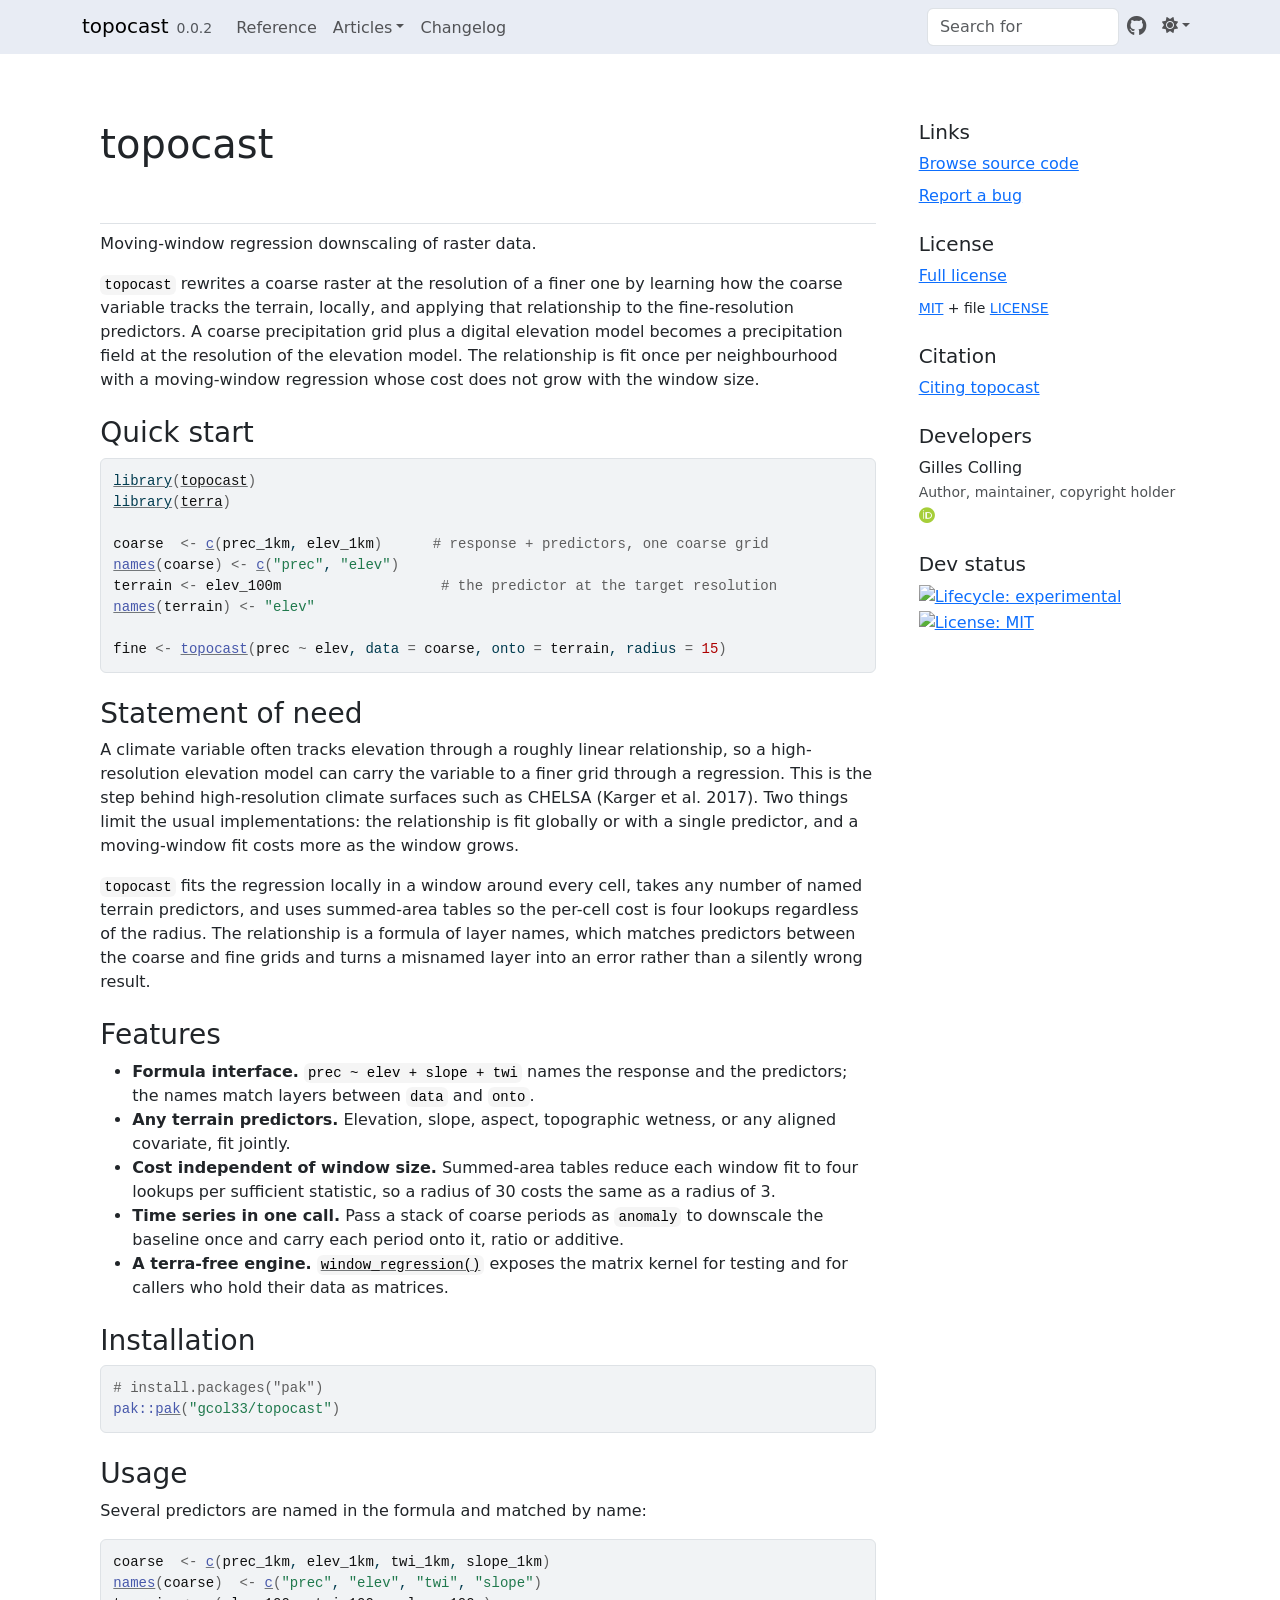
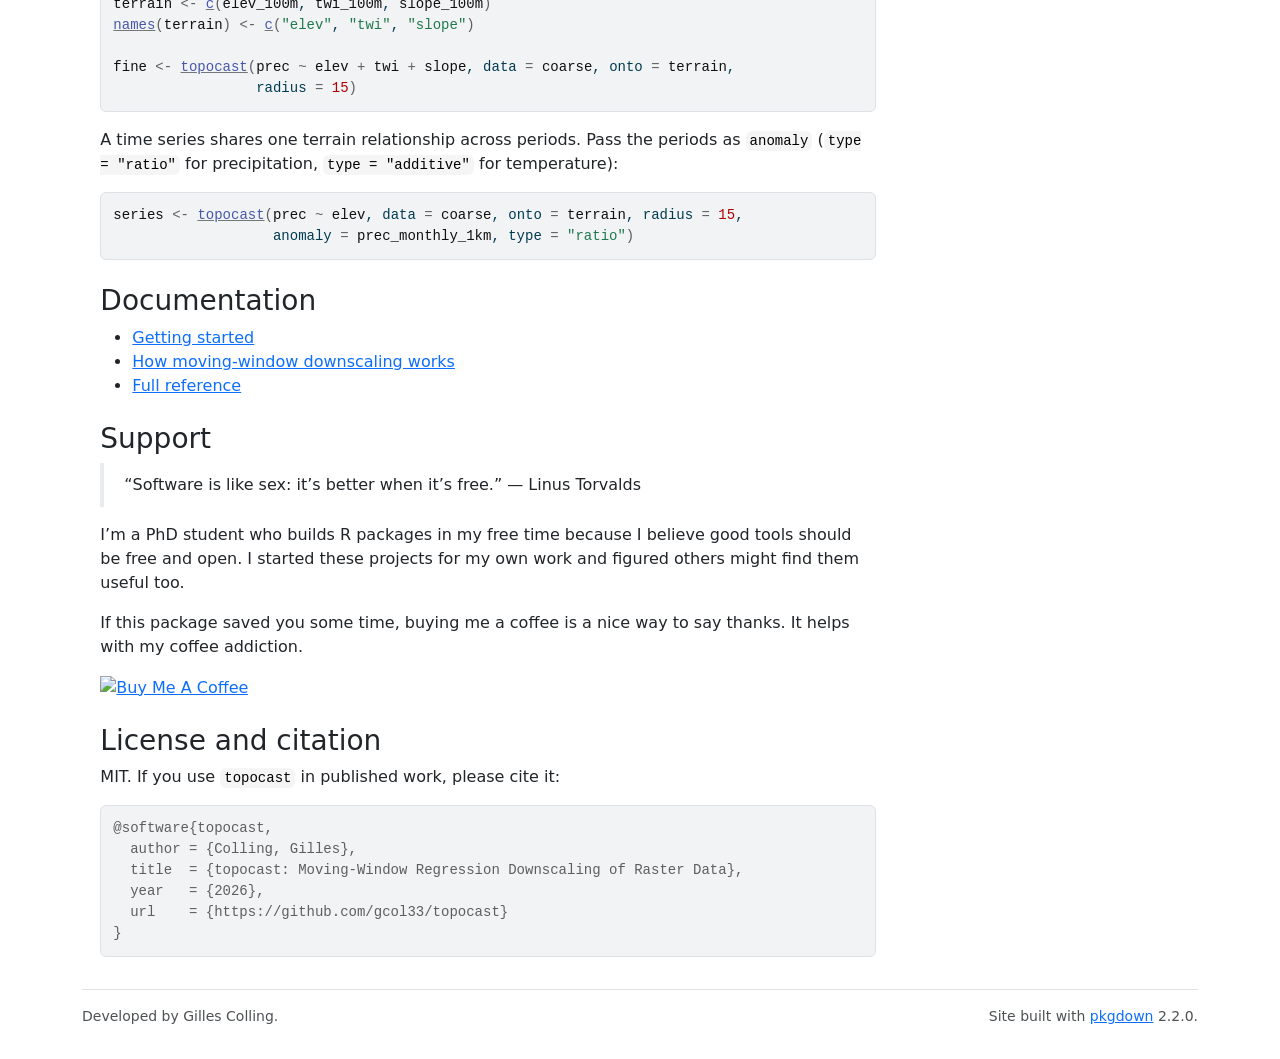
==== docs/index.html @ 66d86079 "Release 0.0.2: derive coarse predictor, coefficient output, CRS guard; add docs Resolves the three w" ====
<!DOCTYPE html>
<!-- Generated by pkgdown: do not edit by hand --><html lang="en-US">
<head>
<meta http-equiv="Content-Type" content="text/html; charset=UTF-8">
<meta charset="utf-8">
<meta http-equiv="X-UA-Compatible" content="IE=edge">
<meta name="viewport" content="width=device-width, initial-scale=1, shrink-to-fit=no">
<title>Moving-Window Regression Downscaling of Raster Data • topocast</title>
<script src="lightswitch.js"></script><script src="deps/jquery-3.6.0/jquery-3.6.0.min.js"></script><meta name="viewport" content="width=device-width, initial-scale=1, shrink-to-fit=no">
<link href="deps/bootstrap-5.3.8/bootstrap.min.css" rel="stylesheet">
<script src="deps/bootstrap-5.3.8/bootstrap.bundle.min.js"></script><link href="deps/font-awesome-6.5.2/css/all.min.css" rel="stylesheet">
<link href="deps/font-awesome-6.5.2/css/v4-shims.min.css" rel="stylesheet">
<script src="deps/headroom-0.11.0/headroom.min.js"></script><script src="deps/headroom-0.11.0/jQuery.headroom.min.js"></script><script src="deps/bootstrap-toc-1.0.1/bootstrap-toc.min.js"></script><script src="deps/clipboard.js-2.0.11/clipboard.min.js"></script><script src="deps/search-1.0.0/autocomplete.jquery.min.js"></script><script src="deps/search-1.0.0/fuse.min.js"></script><script src="deps/search-1.0.0/mark.min.js"></script><!-- pkgdown --><script src="pkgdown.js"></script><link href="extra.css" rel="stylesheet">
<meta property="og:title" content="Moving-Window Regression Downscaling of Raster Data">
<meta name="description" content="Downscales coarse-resolution raster data to a finer grid by fitting local linear regressions of a response, such as a climate variable, on one or more fine-resolution predictors, such as elevation and other terrain indices, within a moving window. Regression coefficients are estimated for every cell using summed-area tables, so the cost is independent of the window size, then resampled to the target resolution and applied to the fine-resolution predictors. Multiplicative and additive anomaly application downscale time series relative to a baseline climatology, following the regression-on-elevation approach used for high-resolution climate surfaces (Karger et al. 2017) &lt;doi:10.1038/sdata.2017.122&gt;.">
<meta property="og:description" content="Downscales coarse-resolution raster data to a finer grid by fitting local linear regressions of a response, such as a climate variable, on one or more fine-resolution predictors, such as elevation and other terrain indices, within a moving window. Regression coefficients are estimated for every cell using summed-area tables, so the cost is independent of the window size, then resampled to the target resolution and applied to the fine-resolution predictors. Multiplicative and additive anomaly application downscale time series relative to a baseline climatology, following the regression-on-elevation approach used for high-resolution climate surfaces (Karger et al. 2017) &lt;doi:10.1038/sdata.2017.122&gt;.">
</head>
<body>
<p>








  pkgdown/mathjax-config.html

  

  </p>
    <a href="#main" class="visually-hidden-focusable">Skip to contents</a>


    <nav class="navbar navbar-expand-lg fixed-top " aria-label="Site navigation"><div class="container">

    <a class="navbar-brand me-2" href="index.html">topocast</a>

    <small class="nav-text text-muted me-auto" data-bs-toggle="tooltip" data-bs-placement="bottom" title="">0.0.2</small>


    <button class="navbar-toggler" type="button" data-bs-toggle="collapse" data-bs-target="#navbar" aria-controls="navbar" aria-expanded="false" aria-label="Toggle navigation">
      <span class="navbar-toggler-icon"></span>
    </button>

    <div id="navbar" class="collapse navbar-collapse ms-3">
      <ul class="navbar-nav me-auto">
<li class="nav-item"><a class="nav-link" href="reference/index.html">Reference</a></li>
<li class="nav-item dropdown">
  <button class="nav-link dropdown-toggle" type="button" id="dropdown-articles" data-bs-toggle="dropdown" aria-expanded="false" aria-haspopup="true">Articles</button>
  <ul class="dropdown-menu" aria-labelledby="dropdown-articles">
<li><a class="dropdown-item" href="articles/getting-started.html">Getting started with topocast</a></li>
    <li><a class="dropdown-item" href="articles/how-it-works.html">How moving-window downscaling works</a></li>
  </ul>
</li>
<li class="nav-item"><a class="nav-link" href="news/index.html">Changelog</a></li>
      </ul>
<ul class="navbar-nav">
<li class="nav-item"><form class="form-inline" role="search">
 <input class="form-control" type="search" name="search-input" id="search-input" autocomplete="off" aria-label="Search site" placeholder="Search for" data-search-index="search.json">
</form></li>
<li class="nav-item"><a class="external-link nav-link" href="https://github.com/gcol33/topocast/" aria-label="GitHub"><span class="fa fab fa-github fa-lg"></span></a></li>
<li class="nav-item dropdown">
  <button class="nav-link dropdown-toggle" type="button" id="dropdown-lightswitch" data-bs-toggle="dropdown" aria-expanded="false" aria-haspopup="true" aria-label="Light switch"><span class="fa fa-sun"></span></button>
  <ul class="dropdown-menu dropdown-menu-end" aria-labelledby="dropdown-lightswitch">
<li><button class="dropdown-item" data-bs-theme-value="light"><span class="fa fa-sun"></span> Light</button></li>
    <li><button class="dropdown-item" data-bs-theme-value="dark"><span class="fa fa-moon"></span> Dark</button></li>
    <li><button class="dropdown-item" data-bs-theme-value="auto"><span class="fa fa-adjust"></span> Auto</button></li>
  </ul>
</li>
      </ul>
</div>


  </div>
</nav><div class="container template-home">
<div class="row">
  <main id="main" class="col-md-9"><div class="section level1">
<div class="page-header"><h1 id="topocast">topocast<a class="anchor" aria-label="anchor" href="#topocast"></a>
</h1></div>
<!-- badges: start -->

<p>Moving-window regression downscaling of raster data.</p>
<p><code>topocast</code> rewrites a coarse raster at the resolution of a finer one by learning how the coarse variable tracks the terrain, locally, and applying that relationship to the fine-resolution predictors. A coarse precipitation grid plus a digital elevation model becomes a precipitation field at the resolution of the elevation model. The relationship is fit once per neighbourhood with a moving-window regression whose cost does not grow with the window size.</p>
<div class="section level2">
<h2 id="quick-start">Quick start<a class="anchor" aria-label="anchor" href="#quick-start"></a>
</h2>
<div class="sourceCode" id="cb1"><pre class="downlit sourceCode r">
<code class="sourceCode R"><span><span class="kw"><a href="https://rdrr.io/r/base/library.html" class="external-link">library</a></span><span class="op">(</span><span class="va"><a href="https://gillescolling.com/topocast/">topocast</a></span><span class="op">)</span></span>
<span><span class="kw"><a href="https://rdrr.io/r/base/library.html" class="external-link">library</a></span><span class="op">(</span><span class="va"><a href="https://rspatial.org/" class="external-link">terra</a></span><span class="op">)</span></span>
<span></span>
<span><span class="va">coarse</span>  <span class="op">&lt;-</span> <span class="fu"><a href="https://rdrr.io/r/base/c.html" class="external-link">c</a></span><span class="op">(</span><span class="va">prec_1km</span>, <span class="va">elev_1km</span><span class="op">)</span>      <span class="co"># response + predictors, one coarse grid</span></span>
<span><span class="fu"><a href="https://rspatial.github.io/terra/reference/names.html" class="external-link">names</a></span><span class="op">(</span><span class="va">coarse</span><span class="op">)</span> <span class="op">&lt;-</span> <span class="fu"><a href="https://rdrr.io/r/base/c.html" class="external-link">c</a></span><span class="op">(</span><span class="st">"prec"</span>, <span class="st">"elev"</span><span class="op">)</span></span>
<span><span class="va">terrain</span> <span class="op">&lt;-</span> <span class="va">elev_100m</span>                   <span class="co"># the predictor at the target resolution</span></span>
<span><span class="fu"><a href="https://rspatial.github.io/terra/reference/names.html" class="external-link">names</a></span><span class="op">(</span><span class="va">terrain</span><span class="op">)</span> <span class="op">&lt;-</span> <span class="st">"elev"</span></span>
<span></span>
<span><span class="va">fine</span> <span class="op">&lt;-</span> <span class="fu"><a href="reference/topocast.html">topocast</a></span><span class="op">(</span><span class="va">prec</span> <span class="op">~</span> <span class="va">elev</span>, data <span class="op">=</span> <span class="va">coarse</span>, onto <span class="op">=</span> <span class="va">terrain</span>, radius <span class="op">=</span> <span class="fl">15</span><span class="op">)</span></span></code></pre></div>
</div>
<div class="section level2">
<h2 id="statement-of-need">Statement of need<a class="anchor" aria-label="anchor" href="#statement-of-need"></a>
</h2>
<p>A climate variable often tracks elevation through a roughly linear relationship, so a high-resolution elevation model can carry the variable to a finer grid through a regression. This is the step behind high-resolution climate surfaces such as CHELSA (Karger et al. 2017). Two things limit the usual implementations: the relationship is fit globally or with a single predictor, and a moving-window fit costs more as the window grows.</p>
<p><code>topocast</code> fits the regression locally in a window around every cell, takes any number of named terrain predictors, and uses summed-area tables so the per-cell cost is four lookups regardless of the radius. The relationship is a formula of layer names, which matches predictors between the coarse and fine grids and turns a misnamed layer into an error rather than a silently wrong result.</p>
</div>
<div class="section level2">
<h2 id="features">Features<a class="anchor" aria-label="anchor" href="#features"></a>
</h2>
<ul>
<li>
<strong>Formula interface.</strong> <code>prec ~ elev + slope + twi</code> names the response and the predictors; the names match layers between <code>data</code> and <code>onto</code>.</li>
<li>
<strong>Any terrain predictors.</strong> Elevation, slope, aspect, topographic wetness, or any aligned covariate, fit jointly.</li>
<li>
<strong>Cost independent of window size.</strong> Summed-area tables reduce each window fit to four lookups per sufficient statistic, so a radius of 30 costs the same as a radius of 3.</li>
<li>
<strong>Time series in one call.</strong> Pass a stack of coarse periods as <code>anomaly</code> to downscale the baseline once and carry each period onto it, ratio or additive.</li>
<li>
<strong>A terra-free engine.</strong> <code><a href="reference/window_regression.html">window_regression()</a></code> exposes the matrix kernel for testing and for callers who hold their data as matrices.</li>
</ul>
</div>
<div class="section level2">
<h2 id="installation">Installation<a class="anchor" aria-label="anchor" href="#installation"></a>
</h2>
<div class="sourceCode" id="cb2"><pre class="downlit sourceCode r">
<code class="sourceCode R"><span><span class="co"># install.packages("pak")</span></span>
<span><span class="fu">pak</span><span class="fu">::</span><span class="fu"><a href="https://pak.r-lib.org/reference/pak.html" class="external-link">pak</a></span><span class="op">(</span><span class="st">"gcol33/topocast"</span><span class="op">)</span></span></code></pre></div>
</div>
<div class="section level2">
<h2 id="usage">Usage<a class="anchor" aria-label="anchor" href="#usage"></a>
</h2>
<p>Several predictors are named in the formula and matched by name:</p>
<div class="sourceCode" id="cb3"><pre class="downlit sourceCode r">
<code class="sourceCode R"><span><span class="va">coarse</span>  <span class="op">&lt;-</span> <span class="fu"><a href="https://rdrr.io/r/base/c.html" class="external-link">c</a></span><span class="op">(</span><span class="va">prec_1km</span>, <span class="va">elev_1km</span>, <span class="va">twi_1km</span>, <span class="va">slope_1km</span><span class="op">)</span></span>
<span><span class="fu"><a href="https://rspatial.github.io/terra/reference/names.html" class="external-link">names</a></span><span class="op">(</span><span class="va">coarse</span><span class="op">)</span>  <span class="op">&lt;-</span> <span class="fu"><a href="https://rdrr.io/r/base/c.html" class="external-link">c</a></span><span class="op">(</span><span class="st">"prec"</span>, <span class="st">"elev"</span>, <span class="st">"twi"</span>, <span class="st">"slope"</span><span class="op">)</span></span>
<span><span class="va">terrain</span> <span class="op">&lt;-</span> <span class="fu"><a href="https://rdrr.io/r/base/c.html" class="external-link">c</a></span><span class="op">(</span><span class="va">elev_100m</span>, <span class="va">twi_100m</span>, <span class="va">slope_100m</span><span class="op">)</span></span>
<span><span class="fu"><a href="https://rspatial.github.io/terra/reference/names.html" class="external-link">names</a></span><span class="op">(</span><span class="va">terrain</span><span class="op">)</span> <span class="op">&lt;-</span> <span class="fu"><a href="https://rdrr.io/r/base/c.html" class="external-link">c</a></span><span class="op">(</span><span class="st">"elev"</span>, <span class="st">"twi"</span>, <span class="st">"slope"</span><span class="op">)</span></span>
<span></span>
<span><span class="va">fine</span> <span class="op">&lt;-</span> <span class="fu"><a href="reference/topocast.html">topocast</a></span><span class="op">(</span><span class="va">prec</span> <span class="op">~</span> <span class="va">elev</span> <span class="op">+</span> <span class="va">twi</span> <span class="op">+</span> <span class="va">slope</span>, data <span class="op">=</span> <span class="va">coarse</span>, onto <span class="op">=</span> <span class="va">terrain</span>,</span>
<span>                 radius <span class="op">=</span> <span class="fl">15</span><span class="op">)</span></span></code></pre></div>
<p>A time series shares one terrain relationship across periods. Pass the periods as <code>anomaly</code> (<code>type = "ratio"</code> for precipitation, <code>type = "additive"</code> for temperature):</p>
<div class="sourceCode" id="cb4"><pre class="downlit sourceCode r">
<code class="sourceCode R"><span><span class="va">series</span> <span class="op">&lt;-</span> <span class="fu"><a href="reference/topocast.html">topocast</a></span><span class="op">(</span><span class="va">prec</span> <span class="op">~</span> <span class="va">elev</span>, data <span class="op">=</span> <span class="va">coarse</span>, onto <span class="op">=</span> <span class="va">terrain</span>, radius <span class="op">=</span> <span class="fl">15</span>,</span>
<span>                   anomaly <span class="op">=</span> <span class="va">prec_monthly_1km</span>, type <span class="op">=</span> <span class="st">"ratio"</span><span class="op">)</span></span></code></pre></div>
</div>
<div class="section level2">
<h2 id="documentation">Documentation<a class="anchor" aria-label="anchor" href="#documentation"></a>
</h2>
<ul>
<li><a href="https://gillescolling.com/topocast/articles/getting-started.html">Getting started</a></li>
<li><a href="https://gillescolling.com/topocast/articles/how-it-works.html">How moving-window downscaling works</a></li>
<li><a href="https://gillescolling.com/topocast/reference/">Full reference</a></li>
</ul>
</div>
<div class="section level2">
<h2 id="support">Support<a class="anchor" aria-label="anchor" href="#support"></a>
</h2>
<blockquote>
<p>“Software is like sex: it’s better when it’s free.” — Linus Torvalds</p>
</blockquote>
<p>I’m a PhD student who builds R packages in my free time because I believe good tools should be free and open. I started these projects for my own work and figured others might find them useful too.</p>
<p>If this package saved you some time, buying me a coffee is a nice way to say thanks. It helps with my coffee addiction.</p>
<p><a href="https://buymeacoffee.com/gcol33" class="external-link"><img src="https://img.shields.io/badge/-Buy%20me%20a%20coffee-FFDD00?logo=buymeacoffee&amp;logoColor=black" alt="Buy Me A Coffee"></a></p>
</div>
<div class="section level2">
<h2 id="license-and-citation">License and citation<a class="anchor" aria-label="anchor" href="#license-and-citation"></a>
</h2>
<p>MIT. If you use <code>topocast</code> in published work, please cite it:</p>
<div class="sourceCode" id="cb5"><pre class="sourceCode bibtex"><code class="sourceCode bibtex"><span id="cb5-1"><a href="#cb5-1" tabindex="-1"></a><span class="co">@software{topocast,</span></span>
<span id="cb5-2"><a href="#cb5-2" tabindex="-1"></a><span class="co">  author = {Colling, Gilles},</span></span>
<span id="cb5-3"><a href="#cb5-3" tabindex="-1"></a><span class="co">  title  = {topocast: Moving-Window Regression Downscaling of Raster Data},</span></span>
<span id="cb5-4"><a href="#cb5-4" tabindex="-1"></a><span class="co">  year   = {2026},</span></span>
<span id="cb5-5"><a href="#cb5-5" tabindex="-1"></a><span class="co">  url    = {https://github.com/gcol33/topocast}</span></span>
<span id="cb5-6"><a href="#cb5-6" tabindex="-1"></a><span class="co">}</span></span></code></pre></div>
</div>
</div>
  </main><aside class="col-md-3"><div class="links">
<h2 data-toc-skip>Links</h2>
<ul class="list-unstyled">
<li><a href="https://github.com/gcol33/topocast/" class="external-link">Browse source code</a></li>
<li><a href="https://github.com/gcol33/topocast/issues" class="external-link">Report a bug</a></li>
</ul>
</div>

<div class="license">
<h2 data-toc-skip>License</h2>
<ul class="list-unstyled">
<li><a href="LICENSE.html">Full license</a></li>
<li><small><a href="https://opensource.org/licenses/mit-license.php" class="external-link">MIT</a> + file <a href="LICENSE-text.html">LICENSE</a></small></li>
</ul>
</div>


<div class="citation">
<h2 data-toc-skip>Citation</h2>
<ul class="list-unstyled">
<li><a href="authors.html#citation">Citing topocast</a></li>
</ul>
</div>

<div class="developers">
<h2 data-toc-skip>Developers</h2>
<ul class="list-unstyled">
<li>Gilles Colling <br><small class="roles"> Author, maintainer, copyright holder </small> <a href="https://orcid.org/0000-0003-3070-6066" target="orcid.widget" aria-label="ORCID" class="external-link"><span class="fab fa-orcid orcid" aria-hidden="true"></span></a>  </li>
</ul>
</div>

<div class="dev-status">
<h2 data-toc-skip>Dev status</h2>
<ul class="list-unstyled">
<li><a href="https://lifecycle.r-lib.org/articles/stages.html#experimental" class="external-link"><img src="https://img.shields.io/badge/lifecycle-experimental-orange.svg" alt="Lifecycle: experimental"></a></li>
<li><a href="https://opensource.org/licenses/MIT" class="external-link"><img src="https://img.shields.io/badge/License-MIT-yellow.svg" alt="License: MIT"></a></li>
</ul>
</div>

  </aside>
</div>


    <footer><div class="pkgdown-footer-left">
  <p>Developed by Gilles Colling.</p>
</div>

<div class="pkgdown-footer-right">
  <p>Site built with <a href="https://pkgdown.r-lib.org/" class="external-link">pkgdown</a> 2.2.0.</p>
</div>

    </footer>
</div>





  
</body>
</html>
---- docs/deps/font-awesome-6.5.2/css/v4-shims.min.css ----
/*!
 * Font Awesome Free 6.5.2 by @fontawesome - https://fontawesome.com
 * License - https://fontawesome.com/license/free (Icons: CC BY 4.0, Fonts: SIL OFL 1.1, Code: MIT License)
 * Copyright 2024 Fonticons, Inc.
 */
.fa.fa-glass:before{content:"\f000"}.fa.fa-envelope-o{font-family:"Font Awesome 6 Free";font-weight:400}.fa.fa-envelope-o:before{content:"\f0e0"}.fa.fa-star-o{font-family:"Font Awesome 6 Free";font-weight:400}.fa.fa-star-o:before{content:"\f005"}.fa.fa-close:before,.fa.fa-remove:before{content:"\f00d"}.fa.fa-gear:before{content:"\f013"}.fa.fa-trash-o{font-family:"Font Awesome 6 Free";font-weight:400}.fa.fa-trash-o:before{content:"\f2ed"}.fa.fa-home:before{content:"\f015"}.fa.fa-file-o{font-family:"Font Awesome 6 Free";font-weight:400}.fa.fa-file-o:before{content:"\f15b"}.fa.fa-clock-o{font-family:"Font Awesome 6 Free";font-weight:400}.fa.fa-clock-o:before{content:"\f017"}.fa.fa-arrow-circle-o-down{font-family:"Font Awesome 6 Free";font-weight:400}.fa.fa-arrow-circle-o-down:before{content:"\f358"}.fa.fa-arrow-circle-o-up{font-family:"Font Awesome 6 Free";font-weight:400}.fa.fa-arrow-circle-o-up:before{content:"\f35b"}.fa.fa-play-circle-o{font-family:"Font Awesome 6 Free";font-weight:400}.fa.fa-play-circle-o:before{content:"\f144"}.fa.fa-repeat:before,.fa.fa-rotate-right:before{content:"\f01e"}.fa.fa-refresh:before{content:"\f021"}.fa.fa-list-alt{font-family:"Font Awesome 6 Free";font-weight:400}.fa.fa-list-alt:before{content:"\f022"}.fa.fa-dedent:before{content:"\f03b"}.fa.fa-video-camera:before{content:"\f03d"}.fa.fa-picture-o{font-family:"Font Awesome 6 Free";font-weight:400}.fa.fa-picture-o:before{content:"\f03e"}.fa.fa-photo{font-family:"Font Awesome 6 Free";font-weight:400}.fa.fa-photo:before{content:"\f03e"}.fa.fa-image{font-family:"Font Awesome 6 Free";font-weight:400}.fa.fa-image:before{content:"\f03e"}.fa.fa-map-marker:before{content:"\f3c5"}.fa.fa-pencil-square-o{font-family:"Font Awesome 6 Free";font-weight:400}.fa.fa-pencil-square-o:before{content:"\f044"}.fa.fa-edit{font-family:"Font Awesome 6 Free";font-weight:400}.fa.fa-edit:before{content:"\f044"}.fa.fa-share-square-o:before{content:"\f14d"}.fa.fa-check-square-o{font-family:"Font Awesome 6 Free";font-weight:400}.fa.fa-check-square-o:before{content:"\f14a"}.fa.fa-arrows:before{content:"\f0b2"}.fa.fa-times-circle-o{font-family:"Font Awesome 6 Free";font-weight:400}.fa.fa-times-circle-o:before{content:"\f057"}.fa.fa-check-circle-o{font-family:"Font Awesome 6 Free";font-weight:400}.fa.fa-check-circle-o:before{content:"\f058"}.fa.fa-mail-forward:before{content:"\f064"}.fa.fa-expand:before{content:"\f424"}.fa.fa-compress:before{content:"\f422"}.fa.fa-eye,.fa.fa-eye-slash{font-family:"Font Awesome 6 Free";font-weight:400}.fa.fa-warning:before{content:"\f071"}.fa.fa-calendar:before{content:"\f073"}.fa.fa-arrows-v:before{content:"\f338"}.fa.fa-arrows-h:before{content:"\f337"}.fa.fa-bar-chart-o:before,.fa.fa-bar-chart:before{content:"\e0e3"}.fa.fa-twitter-square{font-family:"Font Awesome 6 Brands";font-weight:400}.fa.fa-twitter-square:before{content:"\f081"}.fa.fa-facebook-square{font-family:"Font Awesome 6 Brands";font-weight:400}.fa.fa-facebook-square:before{content:"\f082"}.fa.fa-gears:before{content:"\f085"}.fa.fa-thumbs-o-up{font-family:"Font Awesome 6 Free";font-weight:400}.fa.fa-thumbs-o-up:before{content:"\f164"}.fa.fa-thumbs-o-down{font-family:"Font Awesome 6 Free";font-weight:400}.fa.fa-thumbs-o-down:before{content:"\f165"}.fa.fa-heart-o{font-family:"Font Awesome 6 Free";font-weight:400}.fa.fa-heart-o:before{content:"\f004"}.fa.fa-sign-out:before{content:"\f2f5"}.fa.fa-linkedin-square{font-family:"Font Awesome 6 Brands";font-weight:400}.fa.fa-linkedin-square:before{content:"\f08c"}.fa.fa-thumb-tack:before{content:"\f08d"}.fa.fa-external-link:before{content:"\f35d"}.fa.fa-sign-in:before{content:"\f2f6"}.fa.fa-github-square{font-family:"Font Awesome 6 Brands";font-weight:400}.fa.fa-github-square:before{content:"\f092"}.fa.fa-lemon-o{font-family:"Font Awesome 6 Free";font-weight:400}.fa.fa-lemon-o:before{content:"\f094"}.fa.fa-square-o{font-family:"Font Awesome 6 Free";font-weight:400}.fa.fa-square-o:before{content:"\f0c8"}.fa.fa-bookmark-o{font-family:"Font Awesome 6 Free";font-weight:400}.fa.fa-bookmark-o:before{content:"\f02e"}.fa.fa-facebook,.fa.fa-twitter{font-family:"Font Awesome 6 Brands";font-weight:400}.fa.fa-facebook:before{content:"\f39e"}.fa.fa-facebook-f{font-family:"Font Awesome 6 Brands";font-weight:400}.fa.fa-facebook-f:before{content:"\f39e"}.fa.fa-github{font-family:"Font Awesome 6 Brands";font-weight:400}.fa.fa-credit-card{font-family:"Font Awesome 6 Free";font-weight:400}.fa.fa-feed:before{content:"\f09e"}.fa.fa-hdd-o{font-family:"Font Awesome 6 Free";font-weight:400}.fa.fa-hdd-o:before{content:"\f0a0"}.fa.fa-hand-o-right{font-family:"Font Awesome 6 Free";font-weight:400}.fa.fa-hand-o-right:before{content:"\f0a4"}.fa.fa-hand-o-left{font-family:"Font Awesome 6 Free";font-weight:400}.fa.fa-hand-o-left:before{content:"\f0a5"}.fa.fa-hand-o-up{font-family:"Font Awesome 6 Free";font-weight:400}.fa.fa-hand-o-up:before{content:"\f0a6"}.fa.fa-hand-o-down{font-family:"Font Awesome 6 Free";font-weight:400}.fa.fa-hand-o-down:before{content:"\f0a7"}.fa.fa-globe:before{content:"\f57d"}.fa.fa-tasks:before{content:"\f828"}.fa.fa-arrows-alt:before{content:"\f31e"}.fa.fa-group:before{content:"\f0c0"}.fa.fa-chain:before{content:"\f0c1"}.fa.fa-cut:before{content:"\f0c4"}.fa.fa-files-o{font-family:"Font Awesome 6 Free";font-weight:400}.fa.fa-files-o:before{content:"\f0c5"}.fa.fa-floppy-o{font-family:"Font Awesome 6 Free";font-weight:400}.fa.fa-floppy-o:before{content:"\f0c7"}.fa.fa-save{font-family:"Font Awesome 6 Free";font-weight:400}.fa.fa-save:before{content:"\f0c7"}.fa.fa-navicon:before,.fa.fa-reorder:before{content:"\f0c9"}.fa.fa-magic:before{content:"\e2ca"}.fa.fa-pinterest,.fa.fa-pinterest-square{font-family:"Font Awesome 6 Brands";font-weight:400}.fa.fa-pinterest-square:before{content:"\f0d3"}.fa.fa-google-plus-square{font-family:"Font Awesome 6 Brands";font-weight:400}.fa.fa-google-plus-square:before{content:"\f0d4"}.fa.fa-google-plus{font-family:"Font Awesome 6 Brands";font-weight:400}.fa.fa-google-plus:before{content:"\f0d5"}.fa.fa-money:before{content:"\f3d1"}.fa.fa-unsorted:before{content:"\f0dc"}.fa.fa-sort-desc:before{content:"\f0dd"}.fa.fa-sort-asc:before{content:"\f0de"}.fa.fa-linkedin{font-family:"Font Awesome 6 Brands";font-weight:400}.fa.fa-linkedin:before{content:"\f0e1"}.fa.fa-rotate-left:before{content:"\f0e2"}.fa.fa-legal:before{content:"\f0e3"}.fa.fa-dashboard:before,.fa.fa-tachometer:before{content:"\f625"}.fa.fa-comment-o{font-family:"Font Awesome 6 Free";font-weight:400}.fa.fa-comment-o:before{content:"\f075"}.fa.fa-comments-o{font-family:"Font Awesome 6 Free";font-weight:400}.fa.fa-comments-o:before{content:"\f086"}.fa.fa-flash:before{content:"\f0e7"}.fa.fa-clipboard:before{content:"\f0ea"}.fa.fa-lightbulb-o{font-family:"Font Awesome 6 Free";font-weight:400}.fa.fa-lightbulb-o:before{content:"\f0eb"}.fa.fa-exchange:before{content:"\f362"}.fa.fa-cloud-download:before{content:"\f0ed"}.fa.fa-cloud-upload:before{content:"\f0ee"}.fa.fa-bell-o{font-family:"Font Awesome 6 Free";font-weight:400}.fa.fa-bell-o:before{content:"\f0f3"}.fa.fa-cutlery:before{content:"\f2e7"}.fa.fa-file-text-o{font-family:"Font Awesome 6 Free";font-weight:400}.fa.fa-file-text-o:before{content:"\f15c"}.fa.fa-building-o{font-family:"Font Awesome 6 Free";font-weight:400}.fa.fa-building-o:before{content:"\f1ad"}.fa.fa-hospital-o{font-family:"Font Awesome 6 Free";font-weight:400}.fa.fa-hospital-o:before{content:"\f0f8"}.fa.fa-tablet:before{content:"\f3fa"}.fa.fa-mobile-phone:before,.fa.fa-mobile:before{content:"\f3cd"}.fa.fa-circle-o{font-family:"Font Awesome 6 Free";font-weight:400}.fa.fa-circle-o:before{content:"\f111"}.fa.fa-mail-reply:before{content:"\f3e5"}.fa.fa-github-alt{font-family:"Font Awesome 6 Brands";font-weight:400}.fa.fa-folder-o{font-family:"Font Awesome 6 Free";font-weight:400}.fa.fa-folder-o:before{content:"\f07b"}.fa.fa-folder-open-o{font-family:"Font Awesome 6 Free";font-weight:400}.fa.fa-folder-open-o:before{content:"\f07c"}.fa.fa-smile-o{font-family:"Font Awesome 6 Free";font-weight:400}.fa.fa-smile-o:before{content:"\f118"}.fa.fa-frown-o{font-family:"Font Awesome 6 Free";font-weight:400}.fa.fa-frown-o:before{content:"\f119"}.fa.fa-meh-o{font-family:"Font Awesome 6 Free";font-weight:400}.fa.fa-meh-o:before{content:"\f11a"}.fa.fa-keyboard-o{font-family:"Font Awesome 6 Free";font-weight:400}.fa.fa-keyboard-o:before{content:"\f11c"}.fa.fa-flag-o{font-family:"Font Awesome 6 Free";font-weight:400}.fa.fa-flag-o:before{content:"\f024"}.fa.fa-mail-reply-all:before{content:"\f122"}.fa.fa-star-half-o{font-family:"Font Awesome 6 Free";font-weight:400}.fa.fa-star-half-o:before{content:"\f5c0"}.fa.fa-star-half-empty{font-family:"Font Awesome 6 Free";font-weight:400}.fa.fa-star-half-empty:before{content:"\f5c0"}.fa.fa-star-half-full{font-family:"Font Awesome 6 Free";font-weight:400}.fa.fa-star-half-full:before{content:"\f5c0"}.fa.fa-code-fork:before{content:"\f126"}.fa.fa-chain-broken:before,.fa.fa-unlink:before{content:"\f127"}.fa.fa-calendar-o{font-family:"Font Awesome 6 Free";font-weight:400}.fa.fa-calendar-o:before{content:"\f133"}.fa.fa-css3,.fa.fa-html5,.fa.fa-maxcdn{font-family:"Font Awesome 6 Brands";font-weight:400}.fa.fa-unlock-alt:before{content:"\f09c"}.fa.fa-minus-square-o{font-family:"Font Awesome 6 Free";font-weight:400}.fa.fa-minus-square-o:before{content:"\f146"}.fa.fa-level-up:before{content:"\f3bf"}.fa.fa-level-down:before{content:"\f3be"}.fa.fa-pencil-square:before{content:"\f14b"}.fa.fa-external-link-square:before{content:"\f360"}.fa.fa-compass{font-family:"Font Awesome 6 Free";font-weight:400}.fa.fa-caret-square-o-down{font-family:"Font Awesome 6 Free";font-weight:400}.fa.fa-caret-square-o-down:before{content:"\f150"}.fa.fa-toggle-down{font-family:"Font Awesome 6 Free";font-weight:400}.fa.fa-toggle-down:before{content:"\f150"}.fa.fa-caret-square-o-up{font-family:"Font Awesome 6 Free";font-weight:400}.fa.fa-caret-square-o-up:before{content:"\f151"}.fa.fa-toggle-up{font-family:"Font Awesome 6 Free";font-weight:400}.fa.fa-toggle-up:before{content:"\f151"}.fa.fa-caret-square-o-right{font-family:"Font Awesome 6 Free";font-weight:400}.fa.fa-caret-square-o-right:before{content:"\f152"}.fa.fa-toggle-right{font-family:"Font Awesome 6 Free";font-weight:400}.fa.fa-toggle-right:before{content:"\f152"}.fa.fa-eur:before,.fa.fa-euro:before{content:"\f153"}.fa.fa-gbp:before{content:"\f154"}.fa.fa-dollar:before,.fa.fa-usd:before{content:"\24"}.fa.fa-inr:before,.fa.fa-rupee:before{content:"\e1bc"}.fa.fa-cny:before,.fa.fa-jpy:before,.fa.fa-rmb:before,.fa.fa-yen:before{content:"\f157"}.fa.fa-rouble:before,.fa.fa-rub:before,.fa.fa-ruble:before{content:"\f158"}.fa.fa-krw:before,.fa.fa-won:before{content:"\f159"}.fa.fa-bitcoin,.fa.fa-btc{font-family:"Font Awesome 6 Brands";font-weight:400}.fa.fa-bitcoin:before{content:"\f15a"}.fa.fa-file-text:before{content:"\f15c"}.fa.fa-sort-alpha-asc:before{content:"\f15d"}.fa.fa-sort-alpha-desc:before{content:"\f881"}.fa.fa-sort-amount-asc:before{content:"\f884"}.fa.fa-sort-amount-desc:before{content:"\f160"}.fa.fa-sort-numeric-asc:before{content:"\f162"}.fa.fa-sort-numeric-desc:before{content:"\f886"}.fa.fa-youtube-square{font-family:"Font Awesome 6 Brands";font-weight:400}.fa.fa-youtube-square:before{content:"\f431"}.fa.fa-xing,.fa.fa-xing-square,.fa.fa-youtube{font-family:"Font Awesome 6 Brands";font-weight:400}.fa.fa-xing-square:before{content:"\f169"}.fa.fa-youtube-play{font-family:"Font Awesome 6 Brands";font-weight:400}.fa.fa-youtube-play:before{content:"\f167"}.fa.fa-adn,.fa.fa-bitbucket,.fa.fa-bitbucket-square,.fa.fa-dropbox,.fa.fa-flickr,.fa.fa-instagram,.fa.fa-stack-overflow{font-family:"Font Awesome 6 Brands";font-weight:400}.fa.fa-bitbucket-square:before{content:"\f171"}.fa.fa-tumblr,.fa.fa-tumblr-square{font-family:"Font Awesome 6 Brands";font-weight:400}.fa.fa-tumblr-square:before{content:"\f174"}.fa.fa-long-arrow-down:before{content:"\f309"}.fa.fa-long-arrow-up:before{content:"\f30c"}.fa.fa-long-arrow-left:before{content:"\f30a"}.fa.fa-long-arrow-right:before{content:"\f30b"}.fa.fa-android,.fa.fa-apple,.fa.fa-dribbble,.fa.fa-foursquare,.fa.fa-gittip,.fa.fa-gratipay,.fa.fa-linux,.fa.fa-skype,.fa.fa-trello,.fa.fa-windows{font-family:"Font Awesome 6 Brands";font-weight:400}.fa.fa-gittip:before{content:"\f184"}.fa.fa-sun-o{font-family:"Font Awesome 6 Free";font-weight:400}.fa.fa-sun-o:before{content:"\f185"}.fa.fa-moon-o{font-family:"Font Awesome 6 Free";font-weight:400}.fa.fa-moon-o:before{content:"\f186"}.fa.fa-pagelines,.fa.fa-renren,.fa.fa-stack-exchange,.fa.fa-vk,.fa.fa-weibo{font-family:"Font Awesome 6 Brands";font-weight:400}.fa.fa-arrow-circle-o-right{font-family:"Font Awesome 6 Free";font-weight:400}.fa.fa-arrow-circle-o-right:before{content:"\f35a"}.fa.fa-arrow-circle-o-left{font-family:"Font Awesome 6 Free";font-weight:400}.fa.fa-arrow-circle-o-left:before{content:"\f359"}.fa.fa-caret-square-o-left{font-family:"Font Awesome 6 Free";font-weight:400}.fa.fa-caret-square-o-left:before{content:"\f191"}.fa.fa-toggle-left{font-family:"Font Awesome 6 Free";font-weight:400}.fa.fa-toggle-left:before{content:"\f191"}.fa.fa-dot-circle-o{font-family:"Font Awesome 6 Free";font-weight:400}.fa.fa-dot-circle-o:before{content:"\f192"}.fa.fa-vimeo-square{font-family:"Font Awesome 6 Brands";font-weight:400}.fa.fa-vimeo-square:before{content:"\f194"}.fa.fa-try:before,.fa.fa-turkish-lira:before{content:"\e2bb"}.fa.fa-plus-square-o{font-family:"Font Awesome 6 Free";font-weight:400}.fa.fa-plus-square-o:before{content:"\f0fe"}.fa.fa-openid,.fa.fa-slack,.fa.fa-wordpress{font-family:"Font Awesome 6 Brands";font-weight:400}.fa.fa-bank:before,.fa.fa-institution:before{content:"\f19c"}.fa.fa-mortar-board:before{content:"\f19d"}.fa.fa-google,.fa.fa-reddit,.fa.fa-reddit-square,.fa.fa-yahoo{font-family:"Font Awesome 6 Brands";font-weight:400}.fa.fa-reddit-square:before{content:"\f1a2"}.fa.fa-behance,.fa.fa-behance-square,.fa.fa-delicious,.fa.fa-digg,.fa.fa-drupal,.fa.fa-joomla,.fa.fa-pied-piper-alt,.fa.fa-pied-piper-pp,.fa.fa-stumbleupon,.fa.fa-stumbleupon-circle{font-family:"Font Awesome 6 Brands";font-weight:400}.fa.fa-behance-square:before{content:"\f1b5"}.fa.fa-steam,.fa.fa-steam-square{font-family:"Font Awesome 6 Brands";font-weight:400}.fa.fa-steam-square:before{content:"\f1b7"}.fa.fa-automobile:before{content:"\f1b9"}.fa.fa-cab:before{content:"\f1ba"}.fa.fa-deviantart,.fa.fa-soundcloud,.fa.fa-spotify{font-family:"Font Awesome 6 Brands";font-weight:400}.fa.fa-file-pdf-o{font-family:"Font Awesome 6 Free";font-weight:400}.fa.fa-file-pdf-o:before{content:"\f1c1"}.fa.fa-file-word-o{font-family:"Font Awesome 6 Free";font-weight:400}.fa.fa-file-word-o:before{content:"\f1c2"}.fa.fa-file-excel-o{font-family:"Font Awesome 6 Free";font-weight:400}.fa.fa-file-excel-o:before{content:"\f1c3"}.fa.fa-file-powerpoint-o{font-family:"Font Awesome 6 Free";font-weight:400}.fa.fa-file-powerpoint-o:before{content:"\f1c4"}.fa.fa-file-image-o{font-family:"Font Awesome 6 Free";font-weight:400}.fa.fa-file-image-o:before{content:"\f1c5"}.fa.fa-file-photo-o{font-family:"Font Awesome 6 Free";font-weight:400}.fa.fa-file-photo-o:before{content:"\f1c5"}.fa.fa-file-picture-o{font-family:"Font Awesome 6 Free";font-weight:400}.fa.fa-file-picture-o:before{content:"\f1c5"}.fa.fa-file-archive-o{font-family:"Font Awesome 6 Free";font-weight:400}.fa.fa-file-archive-o:before{content:"\f1c6"}.fa.fa-file-zip-o{font-family:"Font Awesome 6 Free";font-weight:400}.fa.fa-file-zip-o:before{content:"\f1c6"}.fa.fa-file-audio-o{font-family:"Font Awesome 6 Free";font-weight:400}.fa.fa-file-audio-o:before{content:"\f1c7"}.fa.fa-file-sound-o{font-family:"Font Awesome 6 Free";font-weight:400}.fa.fa-file-sound-o:before{content:"\f1c7"}.fa.fa-file-video-o{font-family:"Font Awesome 6 Free";font-weight:400}.fa.fa-file-video-o:before{content:"\f1c8"}.fa.fa-file-movie-o{font-family:"Font Awesome 6 Free";font-weight:400}.fa.fa-file-movie-o:before{content:"\f1c8"}.fa.fa-file-code-o{font-family:"Font Awesome 6 Free";font-weight:400}.fa.fa-file-code-o:before{content:"\f1c9"}.fa.fa-codepen,.fa.fa-jsfiddle,.fa.fa-vine{font-family:"Font Awesome 6 Brands";font-weight:400}.fa.fa-life-bouy:before,.fa.fa-life-buoy:before,.fa.fa-life-saver:before,.fa.fa-support:before{content:"\f1cd"}.fa.fa-circle-o-notch:before{content:"\f1ce"}.fa.fa-ra,.fa.fa-rebel{font-family:"Font Awesome 6 Brands";font-weight:400}.fa.fa-ra:before{content:"\f1d0"}.fa.fa-resistance{font-family:"Font Awesome 6 Brands";font-weight:400}.fa.fa-resistance:before{content:"\f1d0"}.fa.fa-empire,.fa.fa-ge{font-family:"Font Awesome 6 Brands";font-weight:400}.fa.fa-ge:before{content:"\f1d1"}.fa.fa-git-square{font-family:"Font Awesome 6 Brands";font-weight:400}.fa.fa-git-square:before{content:"\f1d2"}.fa.fa-git,.fa.fa-hacker-news,.fa.fa-y-combinator-square{font-family:"Font Awesome 6 Brands";font-weight:400}.fa.fa-y-combinator-square:before{content:"\f1d4"}.fa.fa-yc-square{font-family:"Font Awesome 6 Brands";font-weight:400}.fa.fa-yc-square:before{content:"\f1d4"}.fa.fa-qq,.fa.fa-tencent-weibo,.fa.fa-wechat,.fa.fa-weixin{font-family:"Font Awesome 6 Brands";font-weight:400}.fa.fa-wechat:before{content:"\f1d7"}.fa.fa-send:before{content:"\f1d8"}.fa.fa-paper-plane-o{font-family:"Font Awesome 6 Free";font-weight:400}.fa.fa-paper-plane-o:before{content:"\f1d8"}.fa.fa-send-o{font-family:"Font Awesome 6 Free";font-weight:400}.fa.fa-send-o:before{content:"\f1d8"}.fa.fa-circle-thin{font-family:"Font Awesome 6 Free";font-weight:400}.fa.fa-circle-thin:before{content:"\f111"}.fa.fa-header:before{content:"\f1dc"}.fa.fa-futbol-o{font-family:"Font Awesome 6 Free";font-weight:400}.fa.fa-futbol-o:before{content:"\f1e3"}.fa.fa-soccer-ball-o{font-family:"Font Awesome 6 Free";font-weight:400}.fa.fa-soccer-ball-o:before{content:"\f1e3"}.fa.fa-slideshare,.fa.fa-twitch,.fa.fa-yelp{font-family:"Font Awesome 6 Brands";font-weight:400}.fa.fa-newspaper-o{font-family:"Font Awesome 6 Free";font-weight:400}.fa.fa-newspaper-o:before{content:"\f1ea"}.fa.fa-cc-amex,.fa.fa-cc-discover,.fa.fa-cc-mastercard,.fa.fa-cc-paypal,.fa.fa-cc-stripe,.fa.fa-cc-visa,.fa.fa-google-wallet,.fa.fa-paypal{font-family:"Font Awesome 6 Brands";font-weight:400}.fa.fa-bell-slash-o{font-family:"Font Awesome 6 Free";font-weight:400}.fa.fa-bell-slash-o:before{content:"\f1f6"}.fa.fa-trash:before{content:"\f2ed"}.fa.fa-copyright{font-family:"Font Awesome 6 Free";font-weight:400}.fa.fa-eyedropper:before{content:"\f1fb"}.fa.fa-area-chart:before{content:"\f1fe"}.fa.fa-pie-chart:before{content:"\f200"}.fa.fa-line-chart:before{content:"\f201"}.fa.fa-lastfm,.fa.fa-lastfm-square{font-family:"Font Awesome 6 Brands";font-weight:400}.fa.fa-lastfm-square:before{content:"\f203"}.fa.fa-angellist,.fa.fa-ioxhost{font-family:"Font Awesome 6 Brands";font-weight:400}.fa.fa-cc{font-family:"Font Awesome 6 Free";font-weight:400}.fa.fa-cc:before{content:"\f20a"}.fa.fa-ils:before,.fa.fa-shekel:before,.fa.fa-sheqel:before{content:"\f20b"}.fa.fa-buysellads,.fa.fa-connectdevelop,.fa.fa-dashcube,.fa.fa-forumbee,.fa.fa-leanpub,.fa.fa-sellsy,.fa.fa-shirtsinbulk,.fa.fa-simplybuilt,.fa.fa-skyatlas{font-family:"Font Awesome 6 Brands";font-weight:400}.fa.fa-diamond{font-family:"Font Awesome 6 Free";font-weight:400}.fa.fa-diamond:before{content:"\f3a5"}.fa.fa-intersex:before,.fa.fa-transgender:before{content:"\f224"}.fa.fa-transgender-alt:before{content:"\f225"}.fa.fa-facebook-official{font-family:"Font Awesome 6 Brands";font-weight:400}.fa.fa-facebook-official:before{content:"\f09a"}.fa.fa-pinterest-p,.fa.fa-whatsapp{font-family:"Font Awesome 6 Brands";font-weight:400}.fa.fa-hotel:before{content:"\f236"}.fa.fa-medium,.fa.fa-viacoin,.fa.fa-y-combinator,.fa.fa-yc{font-family:"Font Awesome 6 Brands";font-weight:400}.fa.fa-yc:before{content:"\f23b"}.fa.fa-expeditedssl,.fa.fa-opencart,.fa.fa-optin-monster{font-family:"Font Awesome 6 Brands";font-weight:400}.fa.fa-battery-4:before,.fa.fa-battery:before{content:"\f240"}.fa.fa-battery-3:before{content:"\f241"}.fa.fa-battery-2:before{content:"\f242"}.fa.fa-battery-1:before{content:"\f243"}.fa.fa-battery-0:before{content:"\f244"}.fa.fa-object-group,.fa.fa-object-ungroup,.fa.fa-sticky-note-o{font-family:"Font Awesome 6 Free";font-weight:400}.fa.fa-sticky-note-o:before{content:"\f249"}.fa.fa-cc-diners-club,.fa.fa-cc-jcb{font-family:"Font Awesome 6 Brands";font-weight:400}.fa.fa-clone{font-family:"Font Awesome 6 Free";font-weight:400}.fa.fa-hourglass-o:before{content:"\f254"}.fa.fa-hourglass-1:before{content:"\f251"}.fa.fa-hourglass-2:before{content:"\f252"}.fa.fa-hourglass-3:before{content:"\f253"}.fa.fa-hand-rock-o{font-family:"Font Awesome 6 Free";font-weight:400}.fa.fa-hand-rock-o:before{content:"\f255"}.fa.fa-hand-grab-o{font-family:"Font Awesome 6 Free";font-weight:400}.fa.fa-hand-grab-o:before{content:"\f255"}.fa.fa-hand-paper-o{font-family:"Font Awesome 6 Free";font-weight:400}.fa.fa-hand-paper-o:before{content:"\f256"}.fa.fa-hand-stop-o{font-family:"Font Awesome 6 Free";font-weight:400}.fa.fa-hand-stop-o:before{content:"\f256"}.fa.fa-hand-scissors-o{font-family:"Font Awesome 6 Free";font-weight:400}.fa.fa-hand-scissors-o:before{content:"\f257"}.fa.fa-hand-lizard-o{font-family:"Font Awesome 6 Free";font-weight:400}.fa.fa-hand-lizard-o:before{content:"\f258"}.fa.fa-hand-spock-o{font-family:"Font Awesome 6 Free";font-weight:400}.fa.fa-hand-spock-o:before{content:"\f259"}.fa.fa-hand-pointer-o{font-family:"Font Awesome 6 Free";font-weight:400}.fa.fa-hand-pointer-o:before{content:"\f25a"}.fa.fa-hand-peace-o{font-family:"Font Awesome 6 Free";font-weight:400}.fa.fa-hand-peace-o:before{content:"\f25b"}.fa.fa-registered{font-family:"Font Awesome 6 Free";font-weight:400}.fa.fa-creative-commons,.fa.fa-gg,.fa.fa-gg-circle,.fa.fa-odnoklassniki,.fa.fa-odnoklassniki-square{font-family:"Font Awesome 6 Brands";font-weight:400}.fa.fa-odnoklassniki-square:before{content:"\f264"}.fa.fa-chrome,.fa.fa-firefox,.fa.fa-get-pocket,.fa.fa-internet-explorer,.fa.fa-opera,.fa.fa-safari,.fa.fa-wikipedia-w{font-family:"Font Awesome 6 Brands";font-weight:400}.fa.fa-television:before{content:"\f26c"}.fa.fa-500px,.fa.fa-amazon,.fa.fa-contao{font-family:"Font Awesome 6 Brands";font-weight:400}.fa.fa-calendar-plus-o{font-family:"Font Awesome 6 Free";font-weight:400}.fa.fa-calendar-plus-o:before{content:"\f271"}.fa.fa-calendar-minus-o{font-family:"Font Awesome 6 Free";font-weight:400}.fa.fa-calendar-minus-o:before{content:"\f272"}.fa.fa-calendar-times-o{font-family:"Font Awesome 6 Free";font-weight:400}.fa.fa-calendar-times-o:before{content:"\f273"}.fa.fa-calendar-check-o{font-family:"Font Awesome 6 Free";font-weight:400}.fa.fa-calendar-check-o:before{content:"\f274"}.fa.fa-map-o{font-family:"Font Awesome 6 Free";font-weight:400}.fa.fa-map-o:before{content:"\f279"}.fa.fa-commenting:before{content:"\f4ad"}.fa.fa-commenting-o{font-family:"Font Awesome 6 Free";font-weight:400}.fa.fa-commenting-o:before{content:"\f4ad"}.fa.fa-houzz,.fa.fa-vimeo{font-family:"Font Awesome 6 Brands";font-weight:400}.fa.fa-vimeo:before{content:"\f27d"}.fa.fa-black-tie,.fa.fa-edge,.fa.fa-fonticons,.fa.fa-reddit-alien{font-family:"Font Awesome 6 Brands";font-weight:400}.fa.fa-credit-card-alt:before{content:"\f09d"}.fa.fa-codiepie,.fa.fa-fort-awesome,.fa.fa-mixcloud,.fa.fa-modx,.fa.fa-product-hunt,.fa.fa-scribd,.fa.fa-usb{font-family:"Font Awesome 6 Brands";font-weight:400}.fa.fa-pause-circle-o{font-family:"Font Awesome 6 Free";font-weight:400}.fa.fa-pause-circle-o:before{content:"\f28b"}.fa.fa-stop-circle-o{font-family:"Font Awesome 6 Free";font-weight:400}.fa.fa-stop-circle-o:before{content:"\f28d"}.fa.fa-bluetooth,.fa.fa-bluetooth-b,.fa.fa-envira,.fa.fa-gitlab,.fa.fa-wheelchair-alt,.fa.fa-wpbeginner,.fa.fa-wpforms{font-family:"Font Awesome 6 Brands";font-weight:400}.fa.fa-wheelchair-alt:before{content:"\f368"}.fa.fa-question-circle-o{font-family:"Font Awesome 6 Free";font-weight:400}.fa.fa-question-circle-o:before{content:"\f059"}.fa.fa-volume-control-phone:before{content:"\f2a0"}.fa.fa-asl-interpreting:before{content:"\f2a3"}.fa.fa-deafness:before,.fa.fa-hard-of-hearing:before{content:"\f2a4"}.fa.fa-glide,.fa.fa-glide-g{font-family:"Font Awesome 6 Brands";font-weight:400}.fa.fa-signing:before{content:"\f2a7"}.fa.fa-viadeo,.fa.fa-viadeo-square{font-family:"Font Awesome 6 Brands";font-weight:400}.fa.fa-viadeo-square:before{content:"\f2aa"}.fa.fa-snapchat,.fa.fa-snapchat-ghost{font-family:"Font Awesome 6 Brands";font-weight:400}.fa.fa-snapchat-ghost:before{content:"\f2ab"}.fa.fa-snapchat-square{font-family:"Font Awesome 6 Brands";font-weight:400}.fa.fa-snapchat-square:before{content:"\f2ad"}.fa.fa-first-order,.fa.fa-google-plus-official,.fa.fa-pied-piper,.fa.fa-themeisle,.fa.fa-yoast{font-family:"Font Awesome 6 Brands";font-weight:400}.fa.fa-google-plus-official:before{content:"\f2b3"}.fa.fa-google-plus-circle{font-family:"Font Awesome 6 Brands";font-weight:400}.fa.fa-google-plus-circle:before{content:"\f2b3"}.fa.fa-fa,.fa.fa-font-awesome{font-family:"Font Awesome 6 Brands";font-weight:400}.fa.fa-fa:before{content:"\f2b4"}.fa.fa-handshake-o{font-family:"Font Awesome 6 Free";font-weight:400}.fa.fa-handshake-o:before{content:"\f2b5"}.fa.fa-envelope-open-o{font-family:"Font Awesome 6 Free";font-weight:400}.fa.fa-envelope-open-o:before{content:"\f2b6"}.fa.fa-linode{font-family:"Font Awesome 6 Brands";font-weight:400}.fa.fa-address-book-o{font-family:"Font Awesome 6 Free";font-weight:400}.fa.fa-address-book-o:before{content:"\f2b9"}.fa.fa-vcard:before{content:"\f2bb"}.fa.fa-address-card-o{font-family:"Font Awesome 6 Free";font-weight:400}.fa.fa-address-card-o:before{content:"\f2bb"}.fa.fa-vcard-o{font-family:"Font Awesome 6 Free";font-weight:400}.fa.fa-vcard-o:before{content:"\f2bb"}.fa.fa-user-circle-o{font-family:"Font Awesome 6 Free";font-weight:400}.fa.fa-user-circle-o:before{content:"\f2bd"}.fa.fa-user-o{font-family:"Font Awesome 6 Free";font-weight:400}.fa.fa-user-o:before{content:"\f007"}.fa.fa-id-badge{font-family:"Font Awesome 6 Free";font-weight:400}.fa.fa-drivers-license:before{content:"\f2c2"}.fa.fa-id-card-o{font-family:"Font Awesome 6 Free";font-weight:400}.fa.fa-id-card-o:before{content:"\f2c2"}.fa.fa-drivers-license-o{font-family:"Font Awesome 6 Free";font-weight:400}.fa.fa-drivers-license-o:before{content:"\f2c2"}.fa.fa-free-code-camp,.fa.fa-quora,.fa.fa-telegram{font-family:"Font Awesome 6 Brands";font-weight:400}.fa.fa-thermometer-4:before,.fa.fa-thermometer:before{content:"\f2c7"}.fa.fa-thermometer-3:before{content:"\f2c8"}.fa.fa-thermometer-2:before{content:"\f2c9"}.fa.fa-thermometer-1:before{content:"\f2ca"}.fa.fa-thermometer-0:before{content:"\f2cb"}.fa.fa-bathtub:before,.fa.fa-s15:before{content:"\f2cd"}.fa.fa-window-maximize,.fa.fa-window-restore{font-family:"Font Awesome 6 Free";font-weight:400}.fa.fa-times-rectangle:before{content:"\f410"}.fa.fa-window-close-o{font-family:"Font Awesome 6 Free";font-weight:400}.fa.fa-window-close-o:before{content:"\f410"}.fa.fa-times-rectangle-o{font-family:"Font Awesome 6 Free";font-weight:400}.fa.fa-times-rectangle-o:before{content:"\f410"}.fa.fa-bandcamp,.fa.fa-eercast,.fa.fa-etsy,.fa.fa-grav,.fa.fa-imdb,.fa.fa-ravelry{font-family:"Font Awesome 6 Brands";font-weight:400}.fa.fa-eercast:before{content:"\f2da"}.fa.fa-snowflake-o{font-family:"Font Awesome 6 Free";font-weight:400}.fa.fa-snowflake-o:before{content:"\f2dc"}.fa.fa-meetup,.fa.fa-superpowers,.fa.fa-wpexplorer{font-family:"Font Awesome 6 Brands";font-weight:400}
---- docs/extra.css ----
/* Plot styling - match code block borders */
/* Bootstrap 5 Sandstone uses --bs-border-radius: .375rem for pre/code */
img.r-plt,
.figure img,
figure img,
img.figure-img,
svg.inline-svg {
  max-width: 100%;
  width: 100%;
  height: auto;
  border: 1px solid #DFD7CA;
  border-radius: .375rem;
  overflow: hidden;
  display: block;
  margin-bottom: 1rem;
}

/* Figure containers - full width like code blocks */
.figure,
figure {
  width: 100%;
  max-width: 100%;
}

/* Mobile: code block text wrapping (LaTeX-style) */
/* Wrap at spaces, break long tokens only when necessary, no horizontal scroll */
@media (max-width: 575.98px) {
  pre.sourceCode,
  .sourceCode pre {
    white-space: pre-wrap !important;
    word-break: break-all !important;
    overflow-x: hidden !important;
    hyphens: auto !important;
    -webkit-hyphens: auto !important;
  }
  pre.sourceCode code,
  .sourceCode pre code {
    white-space: pre-wrap !important;
    word-break: break-all !important;
    hyphens: auto !important;
    -webkit-hyphens: auto !important;
  }
}

/* Mobile: match code block full-width behavior */
/* Code blocks use negative margins to expand on mobile - plots should too */
/* Use :has() to target the parent <p> that contains an SVG/img */
@media (max-width: 575.98px) {
  /* Target the p element wrapping standalone SVGs/imgs to expand full width */
  p:has(> svg.inline-svg),
  p:has(> img.r-plt) {
    margin-left: calc(var(--bs-gutter-x, 1.5rem) * -.5) !important;
    margin-right: calc(var(--bs-gutter-x, 1.5rem) * -.5) !important;
    width: calc(100% + var(--bs-gutter-x, 1.5rem)) !important;
    max-width: none !important;
  }
  /* SVGs/imgs inside the expanded p */
  p > svg.inline-svg,
  p > img.r-plt {
    border-radius: 0 !important;
    border: 1px solid #DFD7CA !important;
    width: 100% !important;
    max-width: none !important;
  }
  /* Dark mode mobile border - must use full border shorthand to override */
  [data-bs-theme="dark"] p > svg.inline-svg,
  [data-bs-theme="dark"] p > img.r-plt {
    border: 1px solid #495057 !important;
  }
  /* Figure elements */
  .section .figure,
  .section figure,
  div > div > .figure,
  div > div > figure {
    margin-left: calc(var(--bs-gutter-x, 1.5rem) * -.5) !important;
    margin-right: calc(var(--bs-gutter-x, 1.5rem) * -.5) !important;
    width: calc(100% + var(--bs-gutter-x, 1.5rem)) !important;
    max-width: none !important;
    border-radius: 0;
  }
  .section .figure img,
  .section figure img,
  div > div > .figure img,
  div > div > figure img {
    border-radius: 0 !important;
    width: 100% !important;
    max-width: none !important;
  }
}

/* Dark mode border */
[data-bs-theme="dark"] img.r-plt,
[data-bs-theme="dark"] .figure img,
[data-bs-theme="dark"] figure img,
[data-bs-theme="dark"] img.figure-img,
[data-bs-theme="dark"] svg.inline-svg {
  border-color: #495057;
}

/* Dark mode colors for inline SVG elements (base R svg format) */
/* Use !important to override embedded SVG <style> blocks */
[data-bs-theme="dark"] .theme-bg {
  fill: #343739 !important;
}

[data-bs-theme="dark"] .theme-text {
  fill: #DFD7CA !important;
}

/* Hide clipPath rects - they should not be visible */
svg.inline-svg clipPath rect,
svg.inline-svg defs rect {
  stroke: none !important;
  fill: none !important;
}

/* Dark mode colors for svglite format */
/* Override the embedded styles in inline SVGs */
/* No stroke on svg-bg - the outer CSS border handles rounding */
[data-bs-theme="dark"] svg.inline-svg .svg-bg {
  fill: #343739 !important;
  stroke: none !important;
}

/* Light mode - ensure svg-bg has no stroke */
svg.inline-svg .svg-bg {
  stroke: none !important;
}

[data-bs-theme="dark"] svg.inline-svg .svglite line,
[data-bs-theme="dark"] svg.inline-svg .svglite polyline,
[data-bs-theme="dark"] svg.inline-svg .svglite polygon,
[data-bs-theme="dark"] svg.inline-svg .svglite path,
[data-bs-theme="dark"] svg.inline-svg .svglite circle {
  stroke: #DFD7CA !important;
}

/* Dark mode text color - but NOT for text on custom legend backgrounds */
[data-bs-theme="dark"] svg.inline-svg .svglite text:not(.preserve-color) {
  fill: #DFD7CA !important;
}

/* Text on custom legend backgrounds keeps dark color for contrast */
svg.inline-svg .svglite text.preserve-color {
  fill: #3E3F3A !important;
}

/* Rect strokes (histogram bars, etc.) - match text color */
/* Use > g > rect to exclude clipPath rects; exclude stroke: none (empty legend keys) */
/* Exclude unfilled rects (plot frames) - they should have no stroke */
[data-bs-theme="dark"] svg.inline-svg .svglite > g > rect[style*="fill:"]:not([style*="stroke: none"]) {
  stroke: #DFD7CA !important;
}

/* Plot frame rects - remove stroke, CSS border handles the frame */
/* Target unfilled rects (no inline fill style) excluding legend backgrounds */
/* Rects can be direct children of .svglite or children of g elements */
svg.inline-svg .svglite > rect:not([style*="fill:"]),
svg.inline-svg .svglite > g > rect:not([style*="fill:"]):not(.legend-bg) {
  stroke: none !important;
}

/* Plot background rects - remove stroke when it matches the fill */
/* These rects have inline stroke matching their fill (invisible in light mode) */
/* but in dark mode the fill changes while the stroke stays light = visible outline */
/* Only target rects with inline light stroke, not legend boxes (which have no inline stroke) */
svg.inline-svg .svglite rect.legend-bg[style*="stroke: #F5F6F8"],
svg.inline-svg .svglite rect.legend-bg[style*="stroke: #f5f6f8"] {
  stroke: none !important;
}

/* Legend box backgrounds - override inline fill */
/* Exclude svg-bg which is the main plot background */
[data-bs-theme="dark"] svg.inline-svg .svglite rect[style*="fill: #F5F6F8"]:not(.svg-bg),
[data-bs-theme="dark"] svg.inline-svg .svglite rect.legend-bg {
  fill: #343739 !important;
}

/* Grid lines */
/* White grid lines need to become dark in light mode, stay light in dark mode */
/* Light mode: dark grid on light bg */
svg.inline-svg .svglite polyline[style*="stroke: #FFFFFF"],
svg.inline-svg .svglite polyline[style*="stroke: #ffffff"] {
  stroke: #3E3F3A !important;
}
/* Dark mode: light grid on dark bg */
[data-bs-theme="dark"] svg.inline-svg .svglite polyline[style*="stroke: #FFFFFF"],
[data-bs-theme="dark"] svg.inline-svg .svglite polyline[style*="stroke: #ffffff"],
[data-bs-theme="dark"] svg.inline-svg .svglite polyline[style*="stroke: #3E3F3A"],
[data-bs-theme="dark"] svg.inline-svg .svglite polyline[style*="stroke: #3e3f3a"] {
  stroke: #DFD7CA !important;
}

/* ggplot2 theme_minimal() gridlines - light grey, adapt to dark mode */
[data-bs-theme="dark"] svg.inline-svg .svglite line[style*="stroke: #EBEBEB"],
[data-bs-theme="dark"] svg.inline-svg .svglite line[style*="stroke: #ebebeb"],
[data-bs-theme="dark"] svg.inline-svg .svglite polyline[style*="stroke: #EBEBEB"],
[data-bs-theme="dark"] svg.inline-svg .svglite polyline[style*="stroke: #ebebeb"] {
  stroke: #495057 !important;
}

/* Base R and other grey gridline variants */
[data-bs-theme="dark"] svg.inline-svg line[style*="stroke: #EBEBEB"],
[data-bs-theme="dark"] svg.inline-svg line[style*="stroke: #ebebeb"],
[data-bs-theme="dark"] svg.inline-svg line[style*="stroke: grey"],
[data-bs-theme="dark"] svg.inline-svg line[style*="stroke: gray"] {
  stroke: #495057 !important;
}

/* SVG copy button - container positioning */
.svg-container {
  position: relative;
  display: block;
  width: 100%;
}

/* SVG copy button styling - matches code block copy button exactly */
.btn-copy-svg {
  position: absolute;
  top: 5px;
  right: 5px;
  visibility: hidden;
}

/* Show button on hover - matches .hasCopyButton:hover button.btn-copy-ex */
.svg-container:hover .btn-copy-svg,
.svg-container:focus-within .btn-copy-svg,
.btn-copy-svg:focus {
  visibility: visible;
}

/* Mobile: adjust position for full-width SVGs */
@media (max-width: 575.98px) {
  .svg-container {
    position: relative;
  }
}
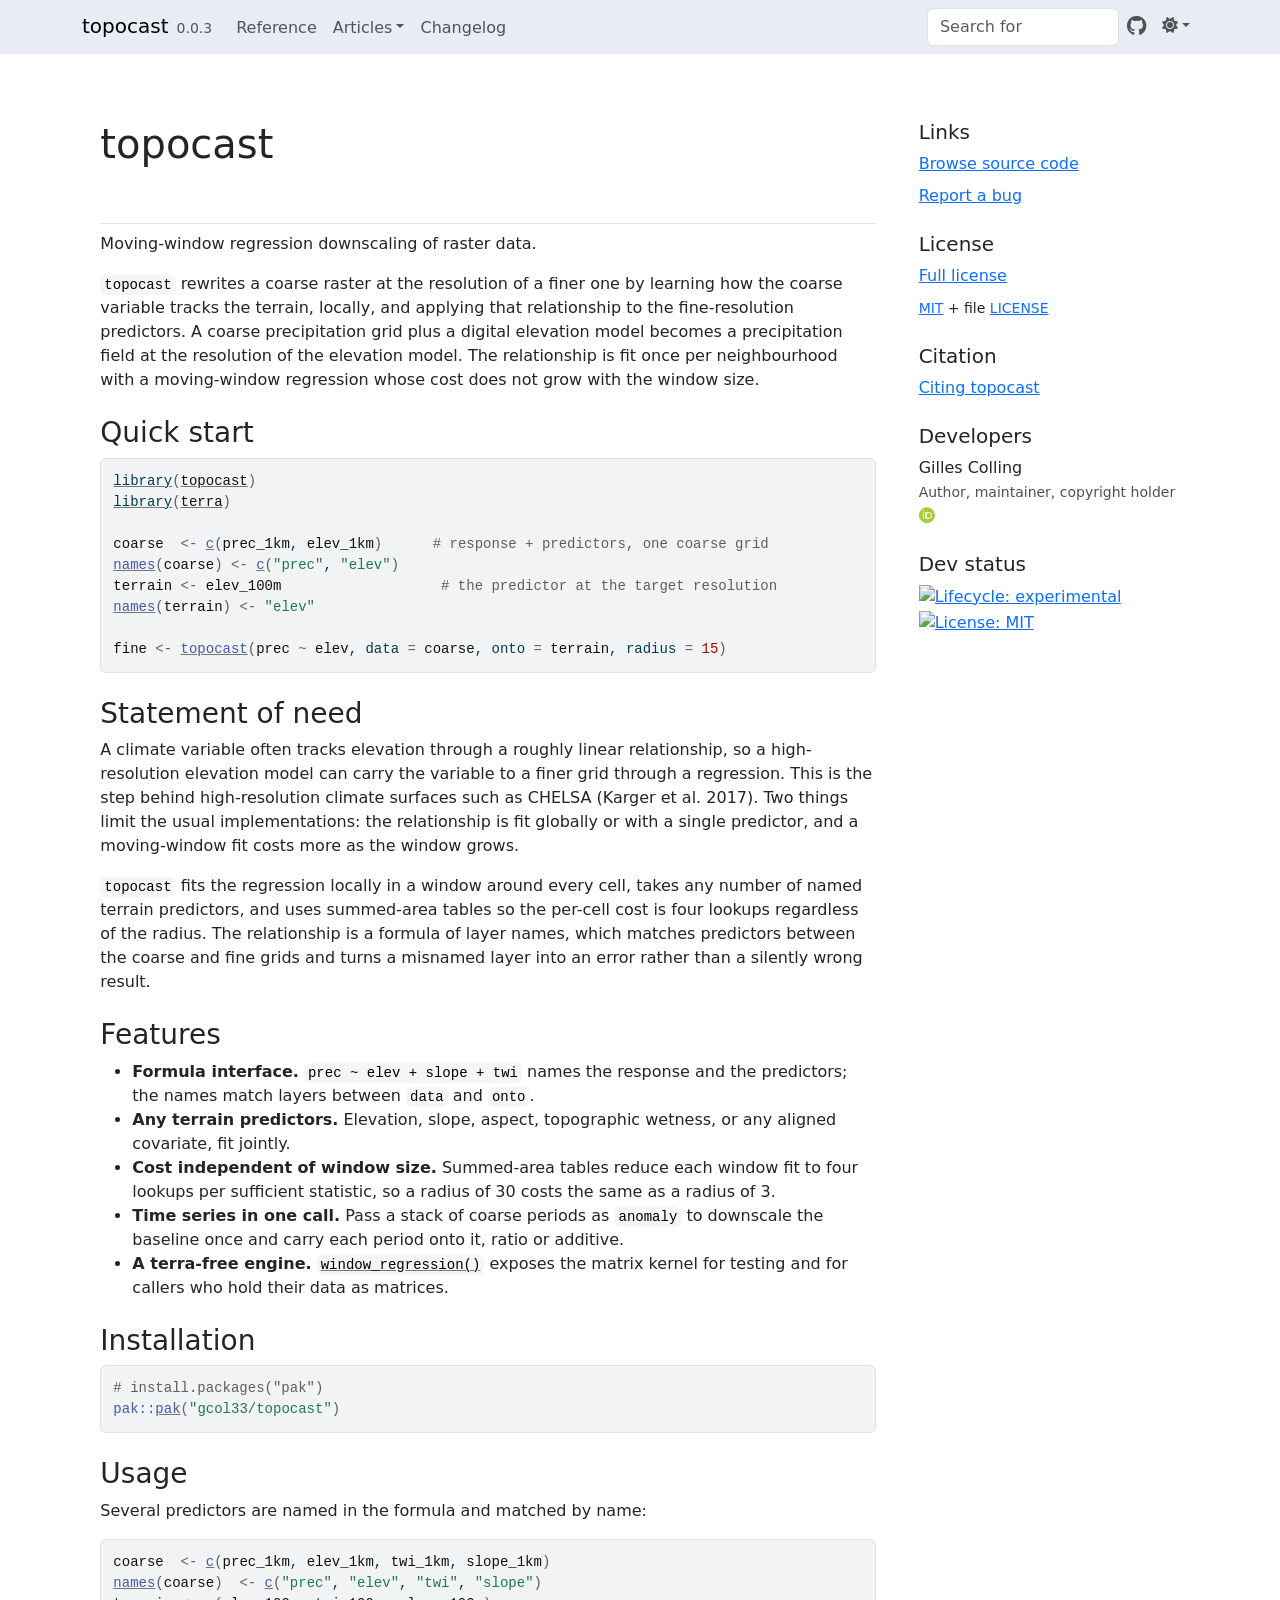
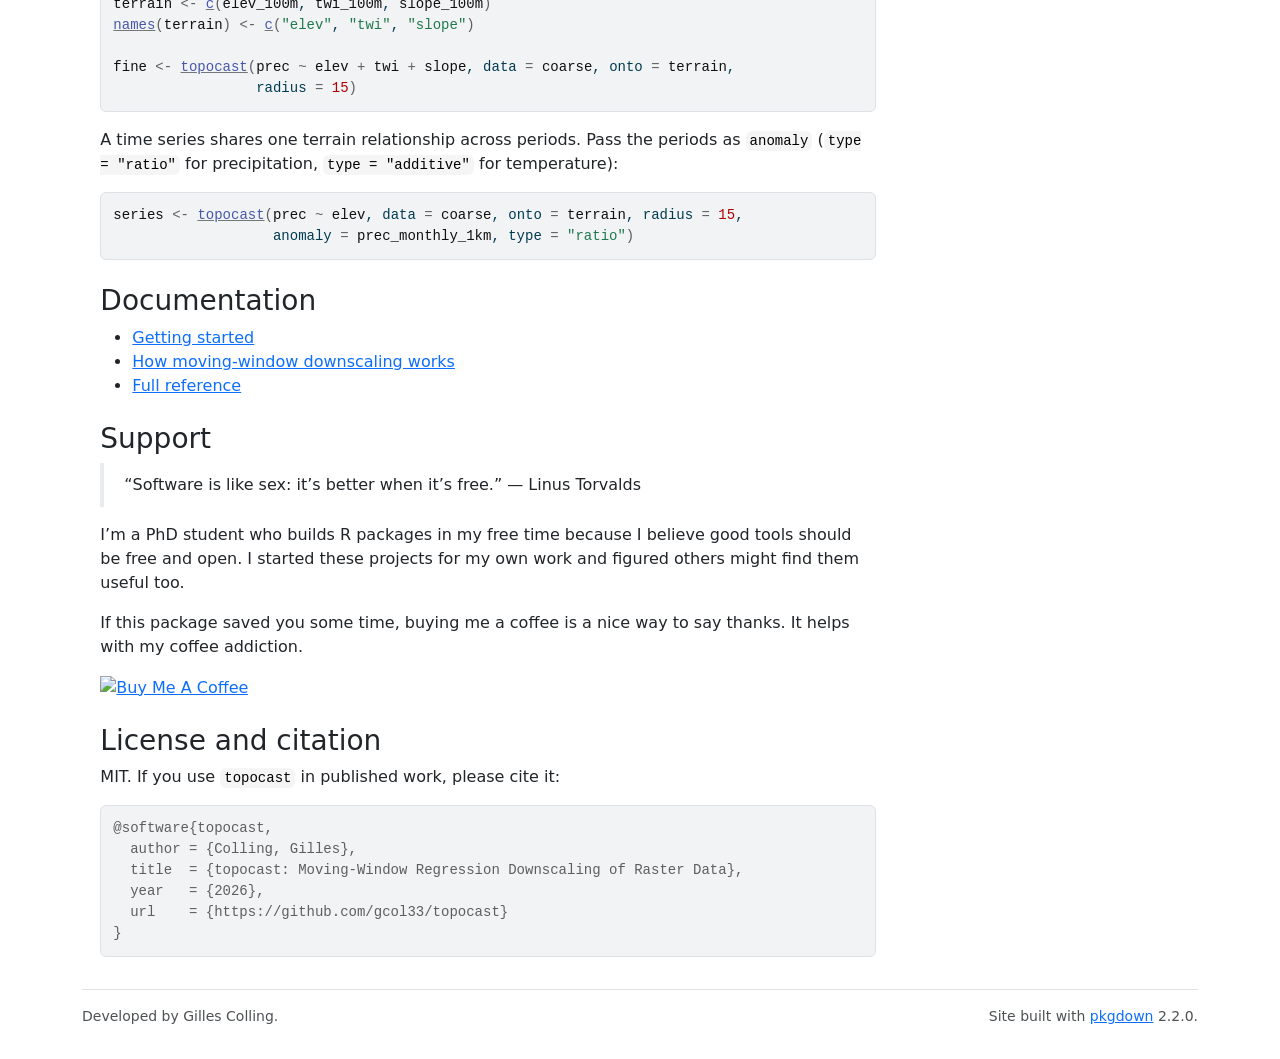
==== commit dd7d0ecc: "docs: rewrite README around the coarse-to-fine workflow Lead with what topocast does and a minimal c" ====
--- a/docs/index.html
+++ b/docs/index.html
@@ -37,7 +37,7 @@
 
     <a class="navbar-brand me-2" href="index.html">topocast</a>
 
-    <small class="nav-text text-muted me-auto" data-bs-toggle="tooltip" data-bs-placement="bottom" title="">0.0.2</small>
+    <small class="nav-text text-muted me-auto" data-bs-toggle="tooltip" data-bs-placement="bottom" title="">0.0.3</small>
 
 
     <button class="navbar-toggler" type="button" data-bs-toggle="collapse" data-bs-target="#navbar" aria-controls="navbar" aria-expanded="false" aria-label="Toggle navigation">
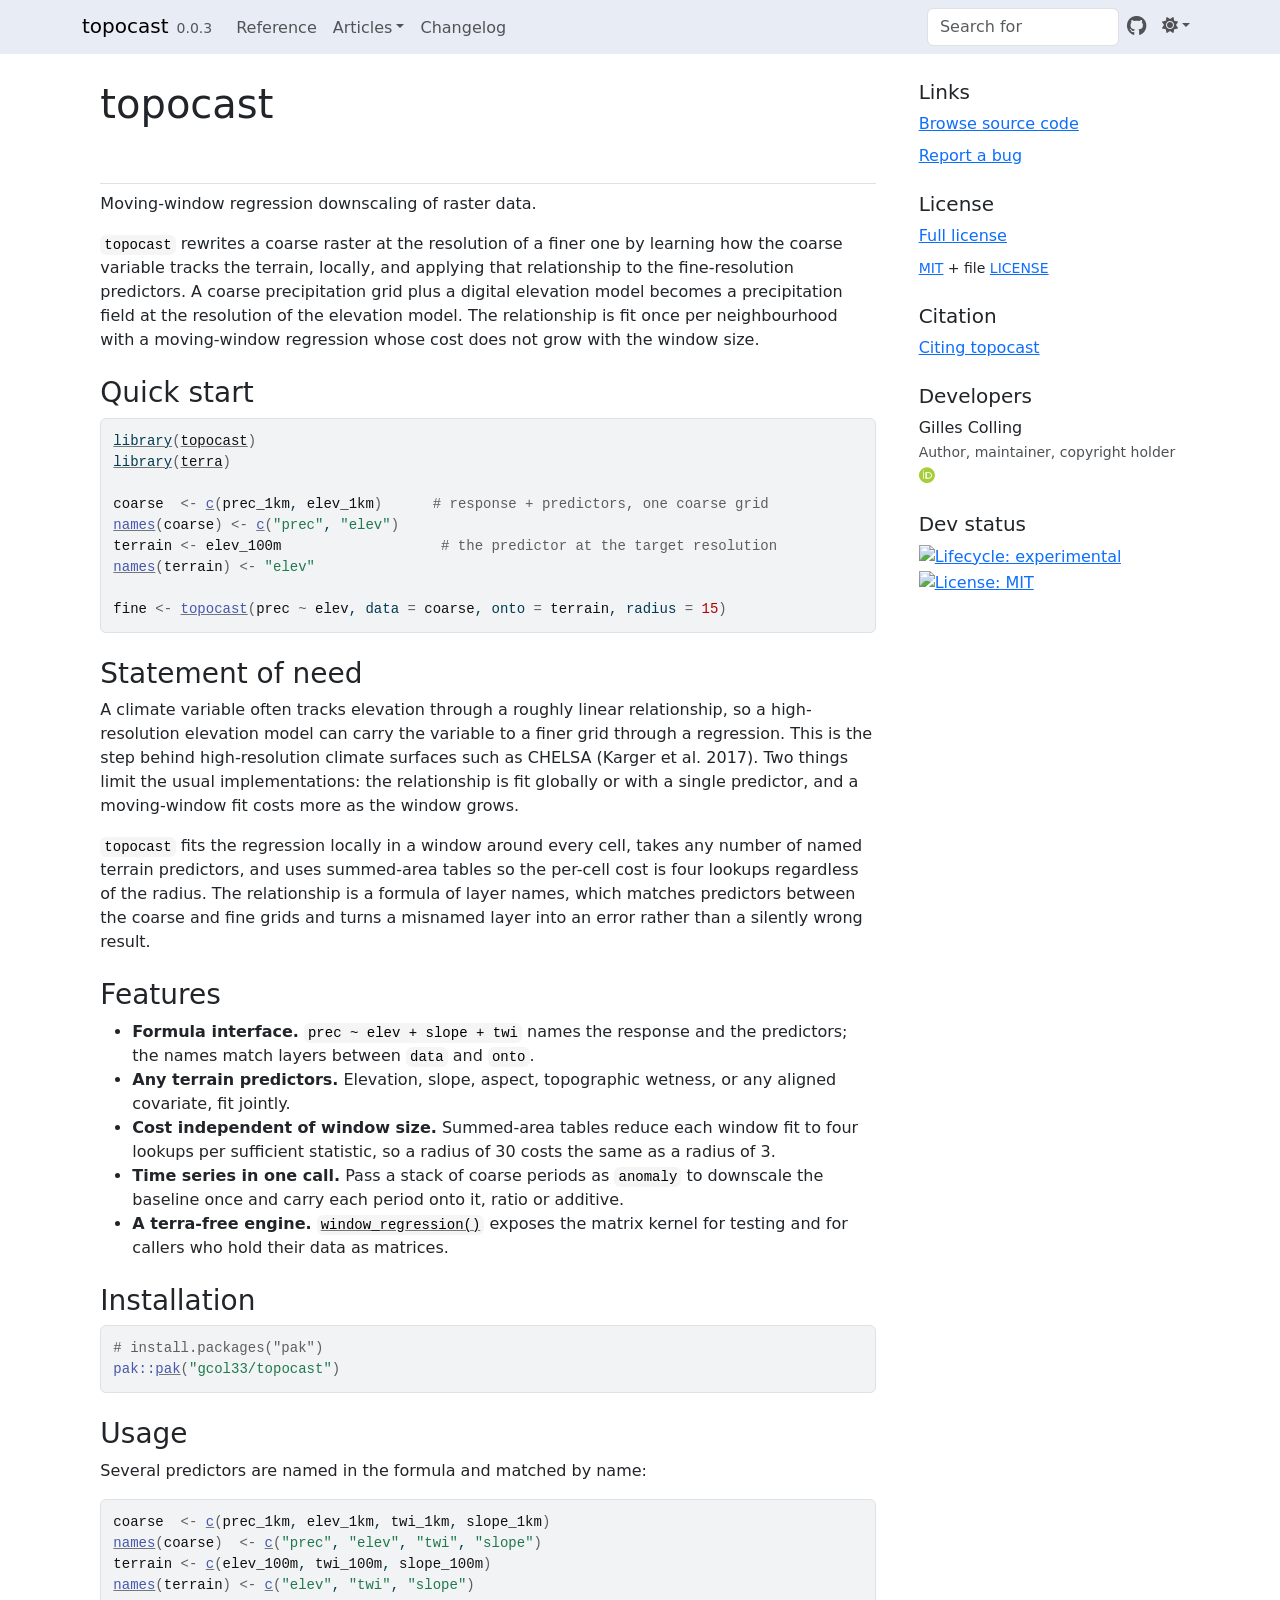
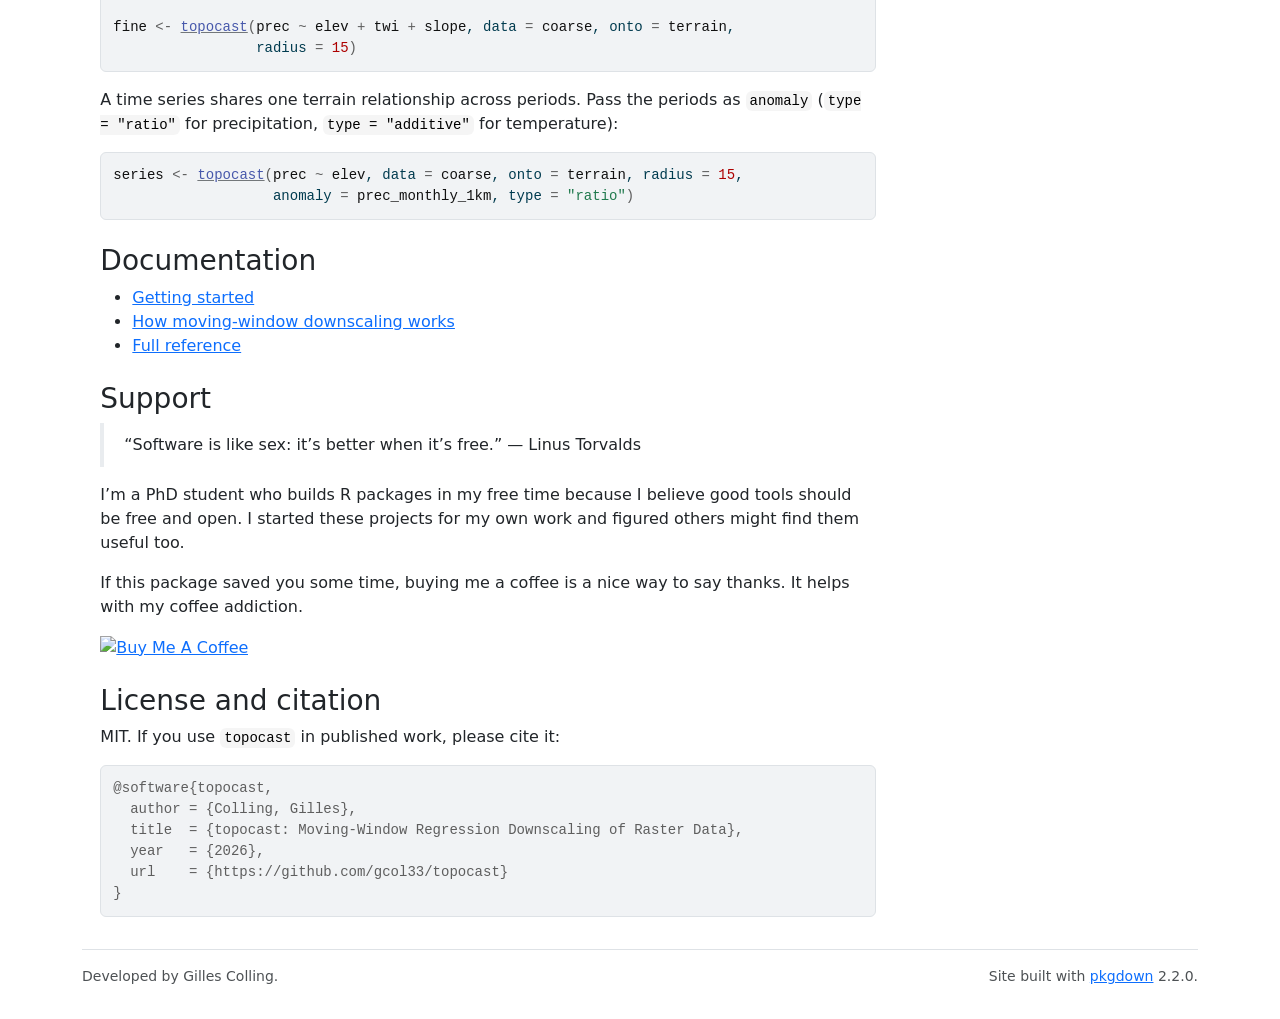
==== commit 8f9730bb: "Fix MathJax config rendered as visible text atop pkgdown pages pkgdown's template.includes.in_header" ====
--- a/docs/index.html
+++ b/docs/index.html
@@ -16,20 +16,7 @@
 <meta property="og:description" content="Downscales coarse-resolution raster data to a finer grid by fitting local linear regressions of a response, such as a climate variable, on one or more fine-resolution predictors, such as elevation and other terrain indices, within a moving window. Regression coefficients are estimated for every cell using summed-area tables, so the cost is independent of the window size, then resampled to the target resolution and applied to the fine-resolution predictors. Multiplicative and additive anomaly application downscale time series relative to a baseline climatology, following the regression-on-elevation approach used for high-resolution climate surfaces (Karger et al. 2017) &lt;doi:10.1038/sdata.2017.122&gt;.">
 </head>
 <body>
-<p>
-
-
-
-
-
-
-
-
-  pkgdown/mathjax-config.html
-
-  
-
-  </p>
+
     <a href="#main" class="visually-hidden-focusable">Skip to contents</a>
 
 
--- a/docs/extra.css
+++ b/docs/extra.css
@@ -48,7 +48,8 @@
 @media (max-width: 575.98px) {
   /* Target the p element wrapping standalone SVGs/imgs to expand full width */
   p:has(> svg.inline-svg),
-  p:has(> img.r-plt) {
+  p:has(> img.r-plt),
+  .svg-container:not(.figure *) {
     margin-left: calc(var(--bs-gutter-x, 1.5rem) * -.5) !important;
     margin-right: calc(var(--bs-gutter-x, 1.5rem) * -.5) !important;
     width: calc(100% + var(--bs-gutter-x, 1.5rem)) !important;
@@ -56,7 +57,8 @@
   }
   /* SVGs/imgs inside the expanded p */
   p > svg.inline-svg,
-  p > img.r-plt {
+  p > img.r-plt,
+  .svg-container > svg.inline-svg {
     border-radius: 0 !important;
     border: 1px solid #DFD7CA !important;
     width: 100% !important;
@@ -64,7 +66,8 @@
   }
   /* Dark mode mobile border - must use full border shorthand to override */
   [data-bs-theme="dark"] p > svg.inline-svg,
-  [data-bs-theme="dark"] p > img.r-plt {
+  [data-bs-theme="dark"] p > img.r-plt,
+  [data-bs-theme="dark"] .svg-container > svg.inline-svg {
     border: 1px solid #495057 !important;
   }
   /* Figure elements */
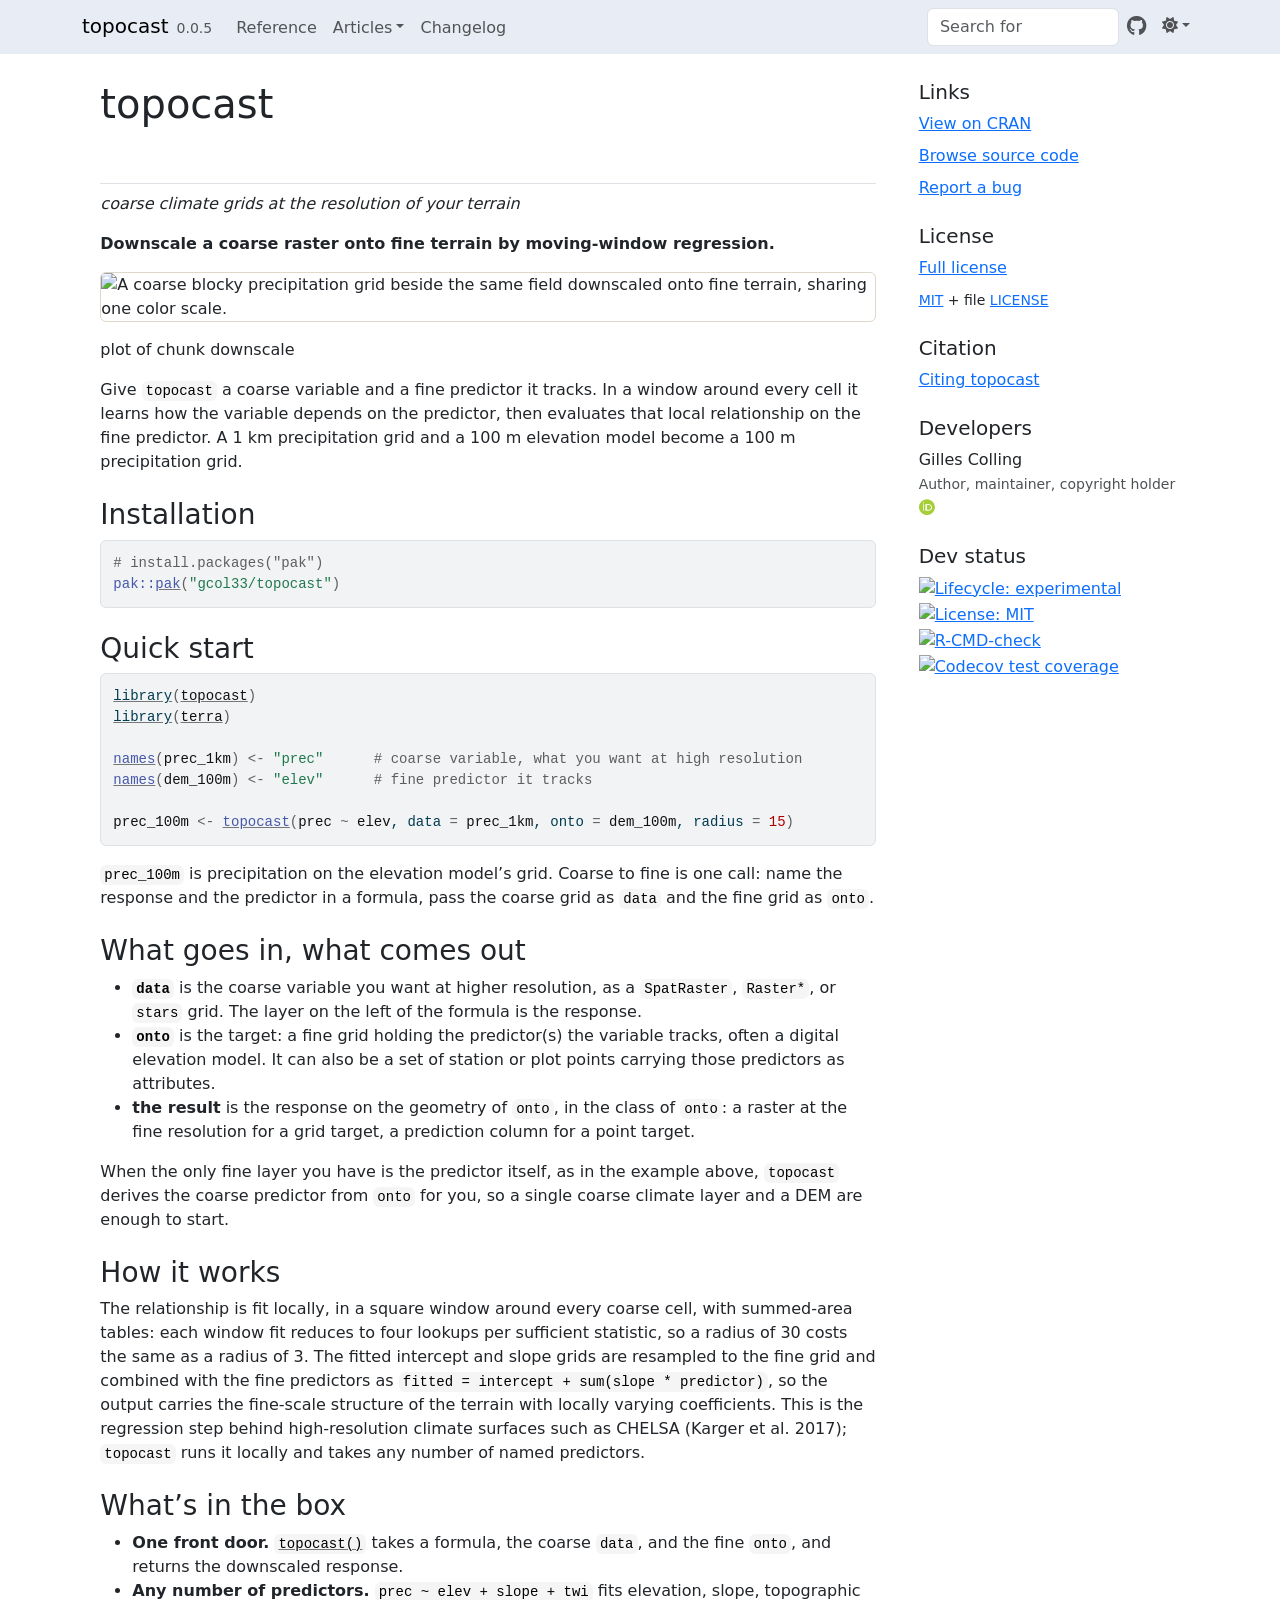
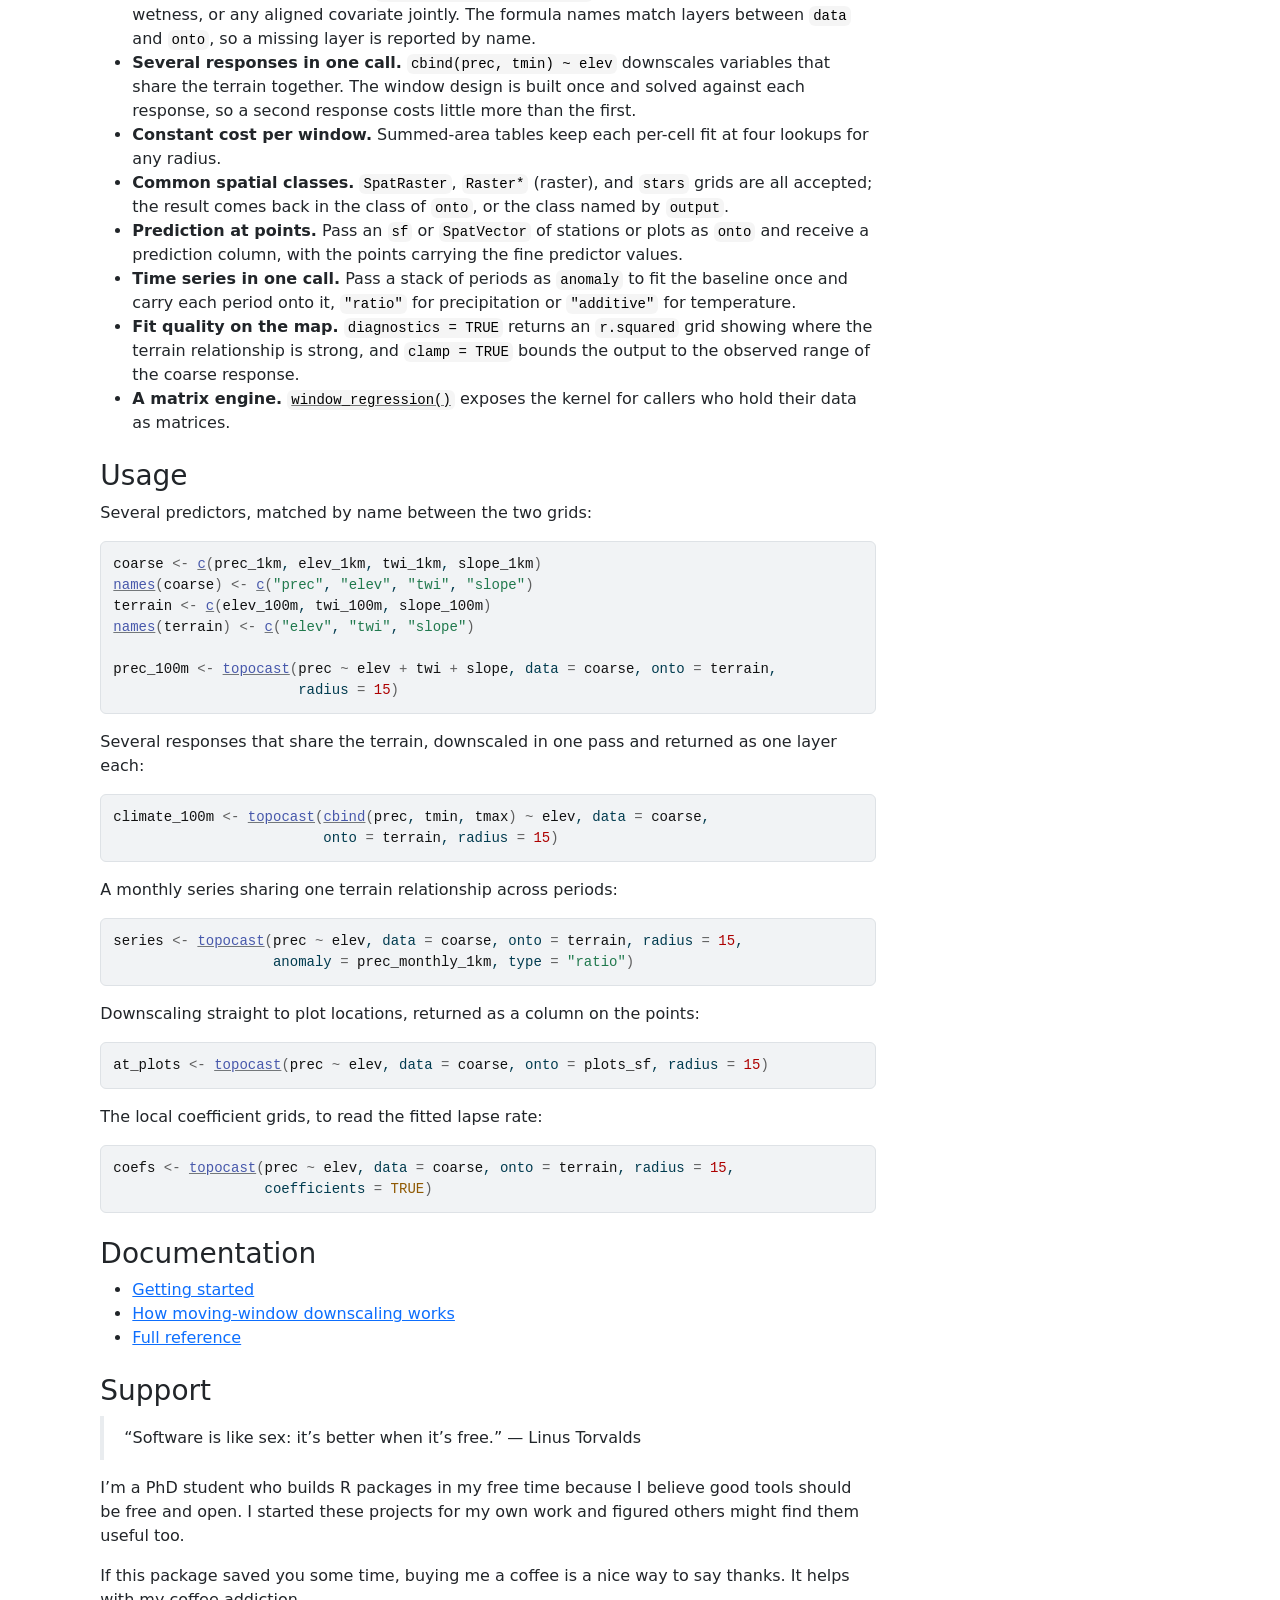
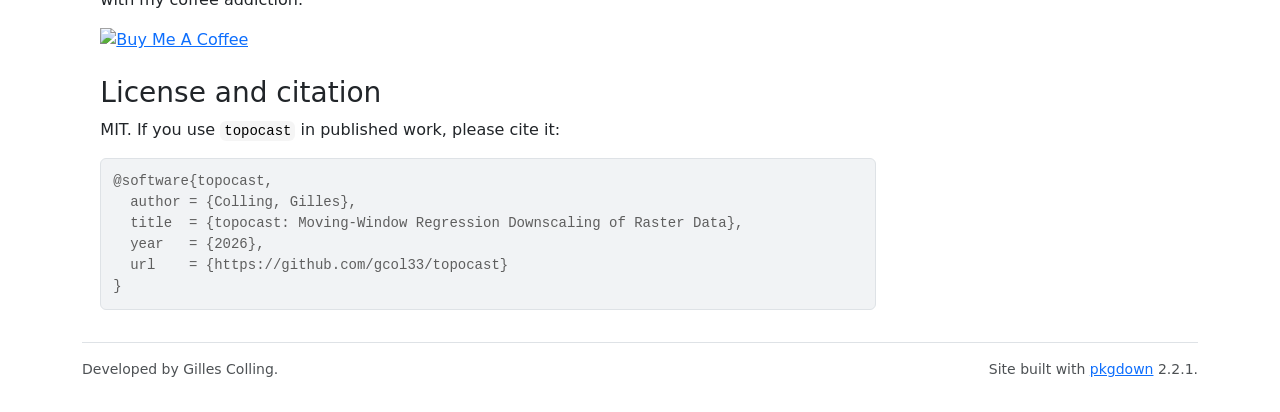
==== commit 63d1c3b2: "docs: rebuild the site home and articles with the Installation section first Co-Authored-By: Claude " ====
--- a/docs/index.html
+++ b/docs/index.html
@@ -12,11 +12,24 @@
 <link href="deps/font-awesome-6.5.2/css/v4-shims.min.css" rel="stylesheet">
 <script src="deps/headroom-0.11.0/headroom.min.js"></script><script src="deps/headroom-0.11.0/jQuery.headroom.min.js"></script><script src="deps/bootstrap-toc-1.0.1/bootstrap-toc.min.js"></script><script src="deps/clipboard.js-2.0.11/clipboard.min.js"></script><script src="deps/search-1.0.0/autocomplete.jquery.min.js"></script><script src="deps/search-1.0.0/fuse.min.js"></script><script src="deps/search-1.0.0/mark.min.js"></script><!-- pkgdown --><script src="pkgdown.js"></script><link href="extra.css" rel="stylesheet">
 <meta property="og:title" content="Moving-Window Regression Downscaling of Raster Data">
-<meta name="description" content="Downscales coarse-resolution raster data to a finer grid by fitting local linear regressions of a response, such as a climate variable, on one or more fine-resolution predictors, such as elevation and other terrain indices, within a moving window. Regression coefficients are estimated for every cell using summed-area tables, so the cost is independent of the window size, then resampled to the target resolution and applied to the fine-resolution predictors. Multiplicative and additive anomaly application downscale time series relative to a baseline climatology, following the regression-on-elevation approach used for high-resolution climate surfaces (Karger et al. 2017) &lt;doi:10.1038/sdata.2017.122&gt;.">
-<meta property="og:description" content="Downscales coarse-resolution raster data to a finer grid by fitting local linear regressions of a response, such as a climate variable, on one or more fine-resolution predictors, such as elevation and other terrain indices, within a moving window. Regression coefficients are estimated for every cell using summed-area tables, so the cost is independent of the window size, then resampled to the target resolution and applied to the fine-resolution predictors. Multiplicative and additive anomaly application downscale time series relative to a baseline climatology, following the regression-on-elevation approach used for high-resolution climate surfaces (Karger et al. 2017) &lt;doi:10.1038/sdata.2017.122&gt;.">
+<meta name="description" content="Downscales coarse-resolution raster data to a finer grid by fitting local linear regressions of a response, such as a climate variable, on one or more fine-resolution predictors, such as elevation and other terrain indices, within a moving window. Regression coefficients are estimated for every cell using summed-area tables, so the cost is independent of the window size, then resampled to the target resolution and applied to the fine-resolution predictors. Multiplicative and additive anomaly application downscale time series relative to a baseline climatology, following the regression-on-elevation approach used for high-resolution climate surfaces described in Karger et al. (2017) &lt;doi:10.1038/sdata.2017.122&gt;.">
+<meta property="og:description" content="Downscales coarse-resolution raster data to a finer grid by fitting local linear regressions of a response, such as a climate variable, on one or more fine-resolution predictors, such as elevation and other terrain indices, within a moving window. Regression coefficients are estimated for every cell using summed-area tables, so the cost is independent of the window size, then resampled to the target resolution and applied to the fine-resolution predictors. Multiplicative and additive anomaly application downscale time series relative to a baseline climatology, following the regression-on-elevation approach used for high-resolution climate surfaces described in Karger et al. (2017) &lt;doi:10.1038/sdata.2017.122&gt;.">
+<script>
+(function () {
+  var D = String.fromCharCode(36);
+  window.MathJax = {
+    tex: {
+      inlineMath: [[D, D], ["\\(", "\\)"]],
+      displayMath: [[D + D, D + D], ["\\[", "\\]"]]
+    },
+    chtml: { linebreaks: { automatic: true, width: "90% container" } },
+    svg: { linebreaks: { automatic: true, width: "90% container" } },
+    options: { renderActions: { addMenu: [] } }
+  };
+})();
+</script>
 </head>
 <body>
-
     <a href="#main" class="visually-hidden-focusable">Skip to contents</a>
 
 
@@ -24,7 +37,7 @@
 
     <a class="navbar-brand me-2" href="index.html">topocast</a>
 
-    <small class="nav-text text-muted me-auto" data-bs-toggle="tooltip" data-bs-placement="bottom" title="">0.0.3</small>
+    <small class="nav-text text-muted me-auto" data-bs-toggle="tooltip" data-bs-placement="bottom" title="">0.0.5</small>
 
 
     <button class="navbar-toggler" type="button" data-bs-toggle="collapse" data-bs-target="#navbar" aria-controls="navbar" aria-expanded="false" aria-label="Toggle navigation">
@@ -68,67 +81,103 @@
 </h1></div>
 <!-- badges: start -->
 
-<p>Moving-window regression downscaling of raster data.</p>
-<p><code>topocast</code> rewrites a coarse raster at the resolution of a finer one by learning how the coarse variable tracks the terrain, locally, and applying that relationship to the fine-resolution predictors. A coarse precipitation grid plus a digital elevation model becomes a precipitation field at the resolution of the elevation model. The relationship is fit once per neighbourhood with a moving-window regression whose cost does not grow with the window size.</p>
+<p><em>coarse climate grids at the resolution of your terrain</em></p>
+<p><strong>Downscale a coarse raster onto fine terrain by moving-window regression.</strong></p>
+<div class="figure">
+<img src="reference/figures/README-downscale-1.png" alt="A coarse blocky precipitation grid beside the same field downscaled onto fine terrain, sharing one color scale." width="100%"><p class="caption">
+plot of chunk downscale
+</p>
+</div>
+<p>Give <code>topocast</code> a coarse variable and a fine predictor it tracks. In a window around every cell it learns how the variable depends on the predictor, then evaluates that local relationship on the fine predictor. A 1 km precipitation grid and a 100 m elevation model become a 100 m precipitation grid.</p>
+<div class="section level2">
+<h2 id="installation">Installation<a class="anchor" aria-label="anchor" href="#installation"></a>
+</h2>
+<div class="sourceCode" id="cb1"><pre class="downlit sourceCode r">
+<code class="sourceCode R"><span><span class="co"># install.packages("pak")</span></span>
+<span><span class="fu">pak</span><span class="fu">::</span><span class="fu"><a href="https://pak.r-lib.org/reference/pak.html" class="external-link">pak</a></span><span class="op">(</span><span class="st">"gcol33/topocast"</span><span class="op">)</span></span></code></pre></div>
+</div>
 <div class="section level2">
 <h2 id="quick-start">Quick start<a class="anchor" aria-label="anchor" href="#quick-start"></a>
 </h2>
-<div class="sourceCode" id="cb1"><pre class="downlit sourceCode r">
+<div class="sourceCode" id="cb2"><pre class="downlit sourceCode r">
 <code class="sourceCode R"><span><span class="kw"><a href="https://rdrr.io/r/base/library.html" class="external-link">library</a></span><span class="op">(</span><span class="va"><a href="https://gillescolling.com/topocast/">topocast</a></span><span class="op">)</span></span>
 <span><span class="kw"><a href="https://rdrr.io/r/base/library.html" class="external-link">library</a></span><span class="op">(</span><span class="va"><a href="https://rspatial.org/" class="external-link">terra</a></span><span class="op">)</span></span>
 <span></span>
-<span><span class="va">coarse</span>  <span class="op">&lt;-</span> <span class="fu"><a href="https://rdrr.io/r/base/c.html" class="external-link">c</a></span><span class="op">(</span><span class="va">prec_1km</span>, <span class="va">elev_1km</span><span class="op">)</span>      <span class="co"># response + predictors, one coarse grid</span></span>
-<span><span class="fu"><a href="https://rspatial.github.io/terra/reference/names.html" class="external-link">names</a></span><span class="op">(</span><span class="va">coarse</span><span class="op">)</span> <span class="op">&lt;-</span> <span class="fu"><a href="https://rdrr.io/r/base/c.html" class="external-link">c</a></span><span class="op">(</span><span class="st">"prec"</span>, <span class="st">"elev"</span><span class="op">)</span></span>
-<span><span class="va">terrain</span> <span class="op">&lt;-</span> <span class="va">elev_100m</span>                   <span class="co"># the predictor at the target resolution</span></span>
-<span><span class="fu"><a href="https://rspatial.github.io/terra/reference/names.html" class="external-link">names</a></span><span class="op">(</span><span class="va">terrain</span><span class="op">)</span> <span class="op">&lt;-</span> <span class="st">"elev"</span></span>
+<span><span class="fu"><a href="https://rspatial.github.io/terra/reference/names.html" class="external-link">names</a></span><span class="op">(</span><span class="va">prec_1km</span><span class="op">)</span> <span class="op">&lt;-</span> <span class="st">"prec"</span>      <span class="co"># coarse variable, what you want at high resolution</span></span>
+<span><span class="fu"><a href="https://rspatial.github.io/terra/reference/names.html" class="external-link">names</a></span><span class="op">(</span><span class="va">dem_100m</span><span class="op">)</span> <span class="op">&lt;-</span> <span class="st">"elev"</span>      <span class="co"># fine predictor it tracks</span></span>
 <span></span>
-<span><span class="va">fine</span> <span class="op">&lt;-</span> <span class="fu"><a href="reference/topocast.html">topocast</a></span><span class="op">(</span><span class="va">prec</span> <span class="op">~</span> <span class="va">elev</span>, data <span class="op">=</span> <span class="va">coarse</span>, onto <span class="op">=</span> <span class="va">terrain</span>, radius <span class="op">=</span> <span class="fl">15</span><span class="op">)</span></span></code></pre></div>
-</div>
-<div class="section level2">
-<h2 id="statement-of-need">Statement of need<a class="anchor" aria-label="anchor" href="#statement-of-need"></a>
-</h2>
-<p>A climate variable often tracks elevation through a roughly linear relationship, so a high-resolution elevation model can carry the variable to a finer grid through a regression. This is the step behind high-resolution climate surfaces such as CHELSA (Karger et al. 2017). Two things limit the usual implementations: the relationship is fit globally or with a single predictor, and a moving-window fit costs more as the window grows.</p>
-<p><code>topocast</code> fits the regression locally in a window around every cell, takes any number of named terrain predictors, and uses summed-area tables so the per-cell cost is four lookups regardless of the radius. The relationship is a formula of layer names, which matches predictors between the coarse and fine grids and turns a misnamed layer into an error rather than a silently wrong result.</p>
-</div>
-<div class="section level2">
-<h2 id="features">Features<a class="anchor" aria-label="anchor" href="#features"></a>
+<span><span class="va">prec_100m</span> <span class="op">&lt;-</span> <span class="fu"><a href="reference/topocast.html">topocast</a></span><span class="op">(</span><span class="va">prec</span> <span class="op">~</span> <span class="va">elev</span>, data <span class="op">=</span> <span class="va">prec_1km</span>, onto <span class="op">=</span> <span class="va">dem_100m</span>, radius <span class="op">=</span> <span class="fl">15</span><span class="op">)</span></span></code></pre></div>
+<p><code>prec_100m</code> is precipitation on the elevation model’s grid. Coarse to fine is one call: name the response and the predictor in a formula, pass the coarse grid as <code>data</code> and the fine grid as <code>onto</code>.</p>
+</div>
+<div class="section level2">
+<h2 id="what-goes-in-what-comes-out">What goes in, what comes out<a class="anchor" aria-label="anchor" href="#what-goes-in-what-comes-out"></a>
 </h2>
 <ul>
 <li>
-<strong>Formula interface.</strong> <code>prec ~ elev + slope + twi</code> names the response and the predictors; the names match layers between <code>data</code> and <code>onto</code>.</li>
-<li>
-<strong>Any terrain predictors.</strong> Elevation, slope, aspect, topographic wetness, or any aligned covariate, fit jointly.</li>
-<li>
-<strong>Cost independent of window size.</strong> Summed-area tables reduce each window fit to four lookups per sufficient statistic, so a radius of 30 costs the same as a radius of 3.</li>
-<li>
-<strong>Time series in one call.</strong> Pass a stack of coarse periods as <code>anomaly</code> to downscale the baseline once and carry each period onto it, ratio or additive.</li>
-<li>
-<strong>A terra-free engine.</strong> <code><a href="reference/window_regression.html">window_regression()</a></code> exposes the matrix kernel for testing and for callers who hold their data as matrices.</li>
-</ul>
-</div>
-<div class="section level2">
-<h2 id="installation">Installation<a class="anchor" aria-label="anchor" href="#installation"></a>
-</h2>
-<div class="sourceCode" id="cb2"><pre class="downlit sourceCode r">
-<code class="sourceCode R"><span><span class="co"># install.packages("pak")</span></span>
-<span><span class="fu">pak</span><span class="fu">::</span><span class="fu"><a href="https://pak.r-lib.org/reference/pak.html" class="external-link">pak</a></span><span class="op">(</span><span class="st">"gcol33/topocast"</span><span class="op">)</span></span></code></pre></div>
+<strong><code>data</code></strong> is the coarse variable you want at higher resolution, as a <code>SpatRaster</code>, <code>Raster*</code>, or <code>stars</code> grid. The layer on the left of the formula is the response.</li>
+<li>
+<strong><code>onto</code></strong> is the target: a fine grid holding the predictor(s) the variable tracks, often a digital elevation model. It can also be a set of station or plot points carrying those predictors as attributes.</li>
+<li>
+<strong>the result</strong> is the response on the geometry of <code>onto</code>, in the class of <code>onto</code>: a raster at the fine resolution for a grid target, a prediction column for a point target.</li>
+</ul>
+<p>When the only fine layer you have is the predictor itself, as in the example above, <code>topocast</code> derives the coarse predictor from <code>onto</code> for you, so a single coarse climate layer and a DEM are enough to start.</p>
+</div>
+<div class="section level2">
+<h2 id="how-it-works">How it works<a class="anchor" aria-label="anchor" href="#how-it-works"></a>
+</h2>
+<p>The relationship is fit locally, in a square window around every coarse cell, with summed-area tables: each window fit reduces to four lookups per sufficient statistic, so a radius of 30 costs the same as a radius of 3. The fitted intercept and slope grids are resampled to the fine grid and combined with the fine predictors as <code>fitted = intercept + sum(slope * predictor)</code>, so the output carries the fine-scale structure of the terrain with locally varying coefficients. This is the regression step behind high-resolution climate surfaces such as CHELSA (Karger et al. 2017); <code>topocast</code> runs it locally and takes any number of named predictors.</p>
+</div>
+<div class="section level2">
+<h2 id="whats-in-the-box">What’s in the box<a class="anchor" aria-label="anchor" href="#whats-in-the-box"></a>
+</h2>
+<ul>
+<li>
+<strong>One front door.</strong> <code><a href="reference/topocast.html">topocast()</a></code> takes a formula, the coarse <code>data</code>, and the fine <code>onto</code>, and returns the downscaled response.</li>
+<li>
+<strong>Any number of predictors.</strong> <code>prec ~ elev + slope + twi</code> fits elevation, slope, topographic wetness, or any aligned covariate jointly. The formula names match layers between <code>data</code> and <code>onto</code>, so a missing layer is reported by name.</li>
+<li>
+<strong>Several responses in one call.</strong> <code>cbind(prec, tmin) ~ elev</code> downscales variables that share the terrain together. The window design is built once and solved against each response, so a second response costs little more than the first.</li>
+<li>
+<strong>Constant cost per window.</strong> Summed-area tables keep each per-cell fit at four lookups for any radius.</li>
+<li>
+<strong>Common spatial classes.</strong> <code>SpatRaster</code>, <code>Raster*</code> (raster), and <code>stars</code> grids are all accepted; the result comes back in the class of <code>onto</code>, or the class named by <code>output</code>.</li>
+<li>
+<strong>Prediction at points.</strong> Pass an <code>sf</code> or <code>SpatVector</code> of stations or plots as <code>onto</code> and receive a prediction column, with the points carrying the fine predictor values.</li>
+<li>
+<strong>Time series in one call.</strong> Pass a stack of periods as <code>anomaly</code> to fit the baseline once and carry each period onto it, <code>"ratio"</code> for precipitation or <code>"additive"</code> for temperature.</li>
+<li>
+<strong>Fit quality on the map.</strong> <code>diagnostics = TRUE</code> returns an <code>r.squared</code> grid showing where the terrain relationship is strong, and <code>clamp = TRUE</code> bounds the output to the observed range of the coarse response.</li>
+<li>
+<strong>A matrix engine.</strong> <code><a href="reference/window_regression.html">window_regression()</a></code> exposes the kernel for callers who hold their data as matrices.</li>
+</ul>
 </div>
 <div class="section level2">
 <h2 id="usage">Usage<a class="anchor" aria-label="anchor" href="#usage"></a>
 </h2>
-<p>Several predictors are named in the formula and matched by name:</p>
+<p>Several predictors, matched by name between the two grids:</p>
 <div class="sourceCode" id="cb3"><pre class="downlit sourceCode r">
-<code class="sourceCode R"><span><span class="va">coarse</span>  <span class="op">&lt;-</span> <span class="fu"><a href="https://rdrr.io/r/base/c.html" class="external-link">c</a></span><span class="op">(</span><span class="va">prec_1km</span>, <span class="va">elev_1km</span>, <span class="va">twi_1km</span>, <span class="va">slope_1km</span><span class="op">)</span></span>
-<span><span class="fu"><a href="https://rspatial.github.io/terra/reference/names.html" class="external-link">names</a></span><span class="op">(</span><span class="va">coarse</span><span class="op">)</span>  <span class="op">&lt;-</span> <span class="fu"><a href="https://rdrr.io/r/base/c.html" class="external-link">c</a></span><span class="op">(</span><span class="st">"prec"</span>, <span class="st">"elev"</span>, <span class="st">"twi"</span>, <span class="st">"slope"</span><span class="op">)</span></span>
+<code class="sourceCode R"><span><span class="va">coarse</span> <span class="op">&lt;-</span> <span class="fu"><a href="https://rdrr.io/r/base/c.html" class="external-link">c</a></span><span class="op">(</span><span class="va">prec_1km</span>, <span class="va">elev_1km</span>, <span class="va">twi_1km</span>, <span class="va">slope_1km</span><span class="op">)</span></span>
+<span><span class="fu"><a href="https://rspatial.github.io/terra/reference/names.html" class="external-link">names</a></span><span class="op">(</span><span class="va">coarse</span><span class="op">)</span> <span class="op">&lt;-</span> <span class="fu"><a href="https://rdrr.io/r/base/c.html" class="external-link">c</a></span><span class="op">(</span><span class="st">"prec"</span>, <span class="st">"elev"</span>, <span class="st">"twi"</span>, <span class="st">"slope"</span><span class="op">)</span></span>
 <span><span class="va">terrain</span> <span class="op">&lt;-</span> <span class="fu"><a href="https://rdrr.io/r/base/c.html" class="external-link">c</a></span><span class="op">(</span><span class="va">elev_100m</span>, <span class="va">twi_100m</span>, <span class="va">slope_100m</span><span class="op">)</span></span>
 <span><span class="fu"><a href="https://rspatial.github.io/terra/reference/names.html" class="external-link">names</a></span><span class="op">(</span><span class="va">terrain</span><span class="op">)</span> <span class="op">&lt;-</span> <span class="fu"><a href="https://rdrr.io/r/base/c.html" class="external-link">c</a></span><span class="op">(</span><span class="st">"elev"</span>, <span class="st">"twi"</span>, <span class="st">"slope"</span><span class="op">)</span></span>
 <span></span>
-<span><span class="va">fine</span> <span class="op">&lt;-</span> <span class="fu"><a href="reference/topocast.html">topocast</a></span><span class="op">(</span><span class="va">prec</span> <span class="op">~</span> <span class="va">elev</span> <span class="op">+</span> <span class="va">twi</span> <span class="op">+</span> <span class="va">slope</span>, data <span class="op">=</span> <span class="va">coarse</span>, onto <span class="op">=</span> <span class="va">terrain</span>,</span>
-<span>                 radius <span class="op">=</span> <span class="fl">15</span><span class="op">)</span></span></code></pre></div>
-<p>A time series shares one terrain relationship across periods. Pass the periods as <code>anomaly</code> (<code>type = "ratio"</code> for precipitation, <code>type = "additive"</code> for temperature):</p>
+<span><span class="va">prec_100m</span> <span class="op">&lt;-</span> <span class="fu"><a href="reference/topocast.html">topocast</a></span><span class="op">(</span><span class="va">prec</span> <span class="op">~</span> <span class="va">elev</span> <span class="op">+</span> <span class="va">twi</span> <span class="op">+</span> <span class="va">slope</span>, data <span class="op">=</span> <span class="va">coarse</span>, onto <span class="op">=</span> <span class="va">terrain</span>,</span>
+<span>                      radius <span class="op">=</span> <span class="fl">15</span><span class="op">)</span></span></code></pre></div>
+<p>Several responses that share the terrain, downscaled in one pass and returned as one layer each:</p>
 <div class="sourceCode" id="cb4"><pre class="downlit sourceCode r">
+<code class="sourceCode R"><span><span class="va">climate_100m</span> <span class="op">&lt;-</span> <span class="fu"><a href="reference/topocast.html">topocast</a></span><span class="op">(</span><span class="fu"><a href="https://rdrr.io/r/base/cbind.html" class="external-link">cbind</a></span><span class="op">(</span><span class="va">prec</span>, <span class="va">tmin</span>, <span class="va">tmax</span><span class="op">)</span> <span class="op">~</span> <span class="va">elev</span>, data <span class="op">=</span> <span class="va">coarse</span>,</span>
+<span>                         onto <span class="op">=</span> <span class="va">terrain</span>, radius <span class="op">=</span> <span class="fl">15</span><span class="op">)</span></span></code></pre></div>
+<p>A monthly series sharing one terrain relationship across periods:</p>
+<div class="sourceCode" id="cb5"><pre class="downlit sourceCode r">
 <code class="sourceCode R"><span><span class="va">series</span> <span class="op">&lt;-</span> <span class="fu"><a href="reference/topocast.html">topocast</a></span><span class="op">(</span><span class="va">prec</span> <span class="op">~</span> <span class="va">elev</span>, data <span class="op">=</span> <span class="va">coarse</span>, onto <span class="op">=</span> <span class="va">terrain</span>, radius <span class="op">=</span> <span class="fl">15</span>,</span>
 <span>                   anomaly <span class="op">=</span> <span class="va">prec_monthly_1km</span>, type <span class="op">=</span> <span class="st">"ratio"</span><span class="op">)</span></span></code></pre></div>
+<p>Downscaling straight to plot locations, returned as a column on the points:</p>
+<div class="sourceCode" id="cb6"><pre class="downlit sourceCode r">
+<code class="sourceCode R"><span><span class="va">at_plots</span> <span class="op">&lt;-</span> <span class="fu"><a href="reference/topocast.html">topocast</a></span><span class="op">(</span><span class="va">prec</span> <span class="op">~</span> <span class="va">elev</span>, data <span class="op">=</span> <span class="va">coarse</span>, onto <span class="op">=</span> <span class="va">plots_sf</span>, radius <span class="op">=</span> <span class="fl">15</span><span class="op">)</span></span></code></pre></div>
+<p>The local coefficient grids, to read the fitted lapse rate:</p>
+<div class="sourceCode" id="cb7"><pre class="downlit sourceCode r">
+<code class="sourceCode R"><span><span class="va">coefs</span> <span class="op">&lt;-</span> <span class="fu"><a href="reference/topocast.html">topocast</a></span><span class="op">(</span><span class="va">prec</span> <span class="op">~</span> <span class="va">elev</span>, data <span class="op">=</span> <span class="va">coarse</span>, onto <span class="op">=</span> <span class="va">terrain</span>, radius <span class="op">=</span> <span class="fl">15</span>,</span>
+<span>                  coefficients <span class="op">=</span> <span class="cn">TRUE</span><span class="op">)</span></span></code></pre></div>
 </div>
 <div class="section level2">
 <h2 id="documentation">Documentation<a class="anchor" aria-label="anchor" href="#documentation"></a>
@@ -153,17 +202,18 @@
 <h2 id="license-and-citation">License and citation<a class="anchor" aria-label="anchor" href="#license-and-citation"></a>
 </h2>
 <p>MIT. If you use <code>topocast</code> in published work, please cite it:</p>
-<div class="sourceCode" id="cb5"><pre class="sourceCode bibtex"><code class="sourceCode bibtex"><span id="cb5-1"><a href="#cb5-1" tabindex="-1"></a><span class="co">@software{topocast,</span></span>
-<span id="cb5-2"><a href="#cb5-2" tabindex="-1"></a><span class="co">  author = {Colling, Gilles},</span></span>
-<span id="cb5-3"><a href="#cb5-3" tabindex="-1"></a><span class="co">  title  = {topocast: Moving-Window Regression Downscaling of Raster Data},</span></span>
-<span id="cb5-4"><a href="#cb5-4" tabindex="-1"></a><span class="co">  year   = {2026},</span></span>
-<span id="cb5-5"><a href="#cb5-5" tabindex="-1"></a><span class="co">  url    = {https://github.com/gcol33/topocast}</span></span>
-<span id="cb5-6"><a href="#cb5-6" tabindex="-1"></a><span class="co">}</span></span></code></pre></div>
+<div class="sourceCode" id="cb8"><pre class="sourceCode bibtex"><code class="sourceCode bibtex"><span id="cb8-1"><a href="#cb8-1" tabindex="-1"></a><span class="co">@software{topocast,</span></span>
+<span id="cb8-2"><a href="#cb8-2" tabindex="-1"></a><span class="co">  author = {Colling, Gilles},</span></span>
+<span id="cb8-3"><a href="#cb8-3" tabindex="-1"></a><span class="co">  title  = {topocast: Moving-Window Regression Downscaling of Raster Data},</span></span>
+<span id="cb8-4"><a href="#cb8-4" tabindex="-1"></a><span class="co">  year   = {2026},</span></span>
+<span id="cb8-5"><a href="#cb8-5" tabindex="-1"></a><span class="co">  url    = {https://github.com/gcol33/topocast}</span></span>
+<span id="cb8-6"><a href="#cb8-6" tabindex="-1"></a><span class="co">}</span></span></code></pre></div>
 </div>
 </div>
   </main><aside class="col-md-3"><div class="links">
 <h2 data-toc-skip>Links</h2>
 <ul class="list-unstyled">
+<li><a href="https://cloud.r-project.org/package=topocast" class="external-link">View on CRAN</a></li>
 <li><a href="https://github.com/gcol33/topocast/" class="external-link">Browse source code</a></li>
 <li><a href="https://github.com/gcol33/topocast/issues" class="external-link">Report a bug</a></li>
 </ul>
@@ -196,7 +246,9 @@
 <h2 data-toc-skip>Dev status</h2>
 <ul class="list-unstyled">
 <li><a href="https://lifecycle.r-lib.org/articles/stages.html#experimental" class="external-link"><img src="https://img.shields.io/badge/lifecycle-experimental-orange.svg" alt="Lifecycle: experimental"></a></li>
-<li><a href="https://opensource.org/licenses/MIT" class="external-link"><img src="https://img.shields.io/badge/License-MIT-yellow.svg" alt="License: MIT"></a></li>
+<li><a href="https://opensource.org/license/MIT" class="external-link"><img src="https://img.shields.io/badge/License-MIT-yellow.svg" alt="License: MIT"></a></li>
+<li><a href="https://github.com/gcol33/topocast/actions/workflows/R-CMD-check.yaml" class="external-link"><img src="https://github.com/gcol33/topocast/actions/workflows/R-CMD-check.yaml/badge.svg" alt="R-CMD-check"></a></li>
+<li><a href="https://app.codecov.io/gh/gcol33/topocast" class="external-link"><img src="https://codecov.io/gh/gcol33/topocast/graph/badge.svg" alt="Codecov test coverage"></a></li>
 </ul>
 </div>
 
@@ -209,7 +261,7 @@
 </div>
 
 <div class="pkgdown-footer-right">
-  <p>Site built with <a href="https://pkgdown.r-lib.org/" class="external-link">pkgdown</a> 2.2.0.</p>
+  <p>Site built with <a href="https://pkgdown.r-lib.org/" class="external-link">pkgdown</a> 2.2.1.</p>
 </div>
 
     </footer>
@@ -219,6 +271,5 @@
 
 
 
-  
-</body>
+  </body>
 </html>
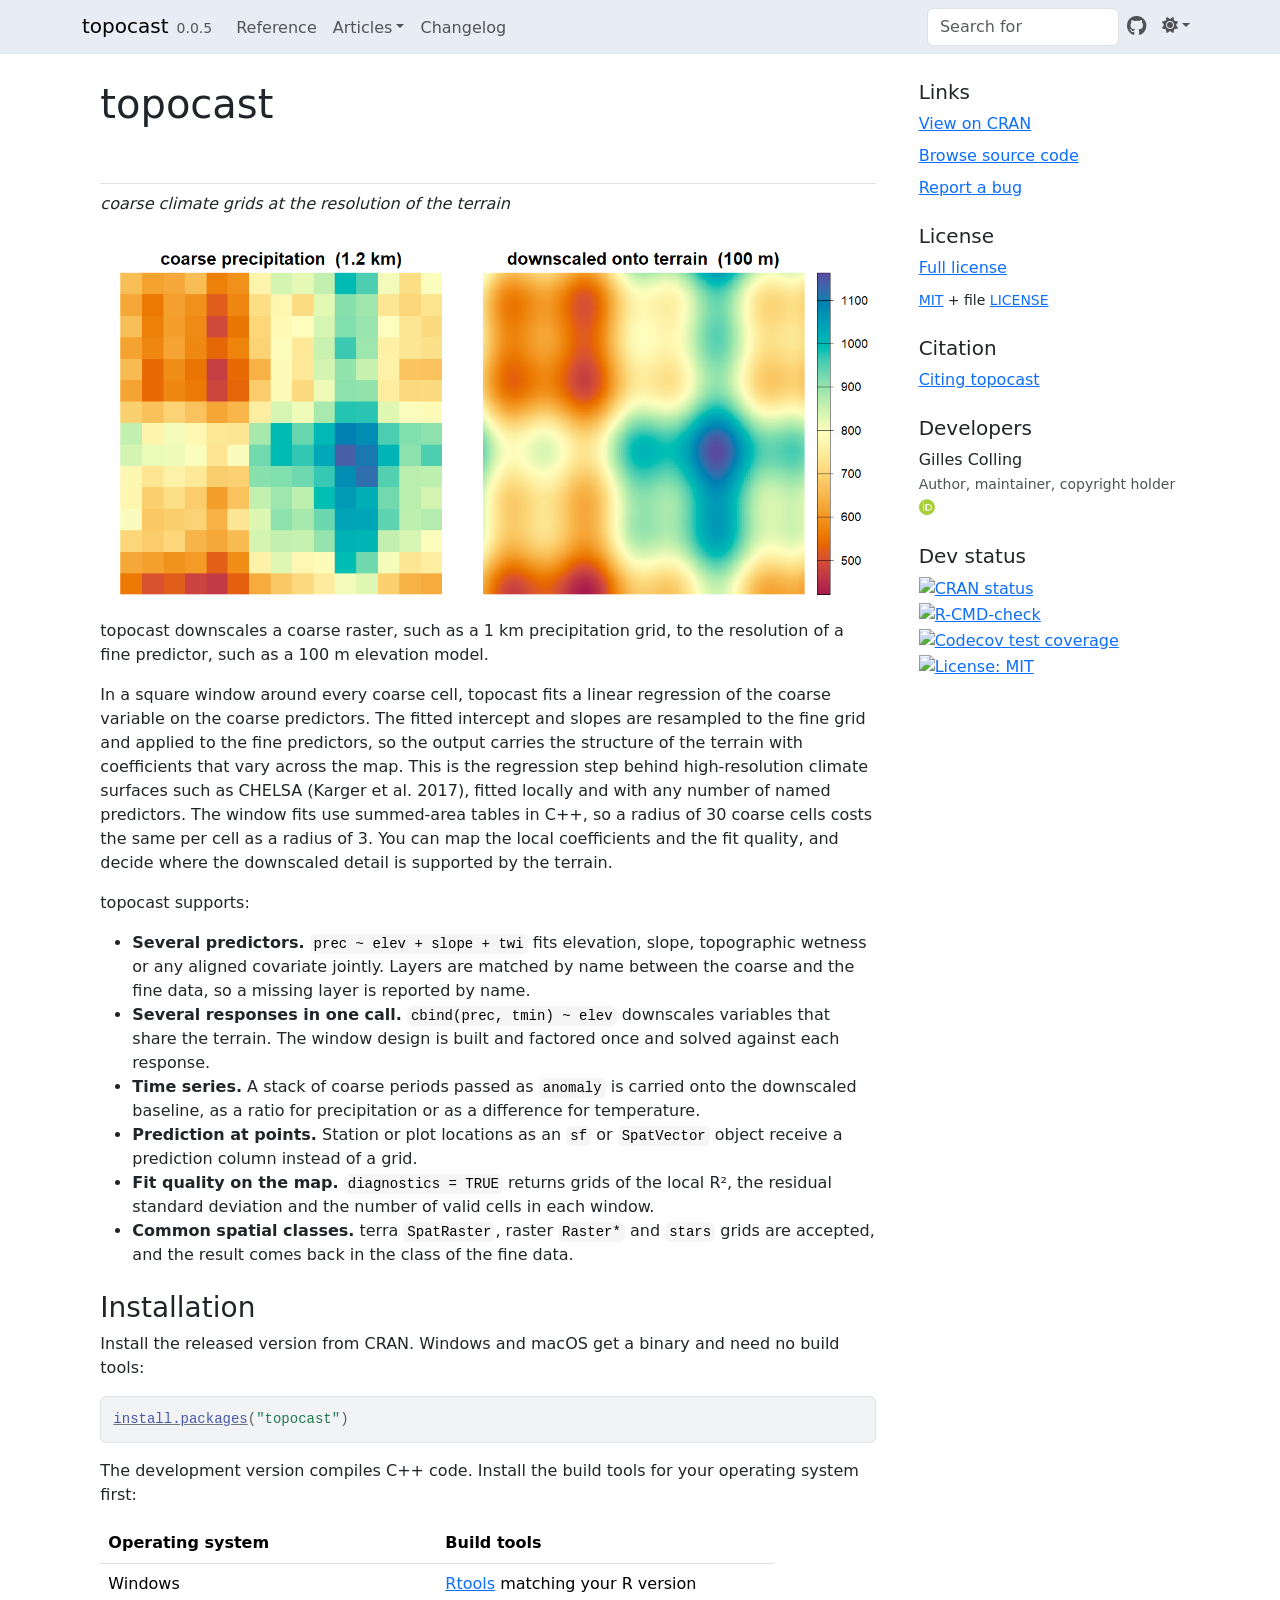
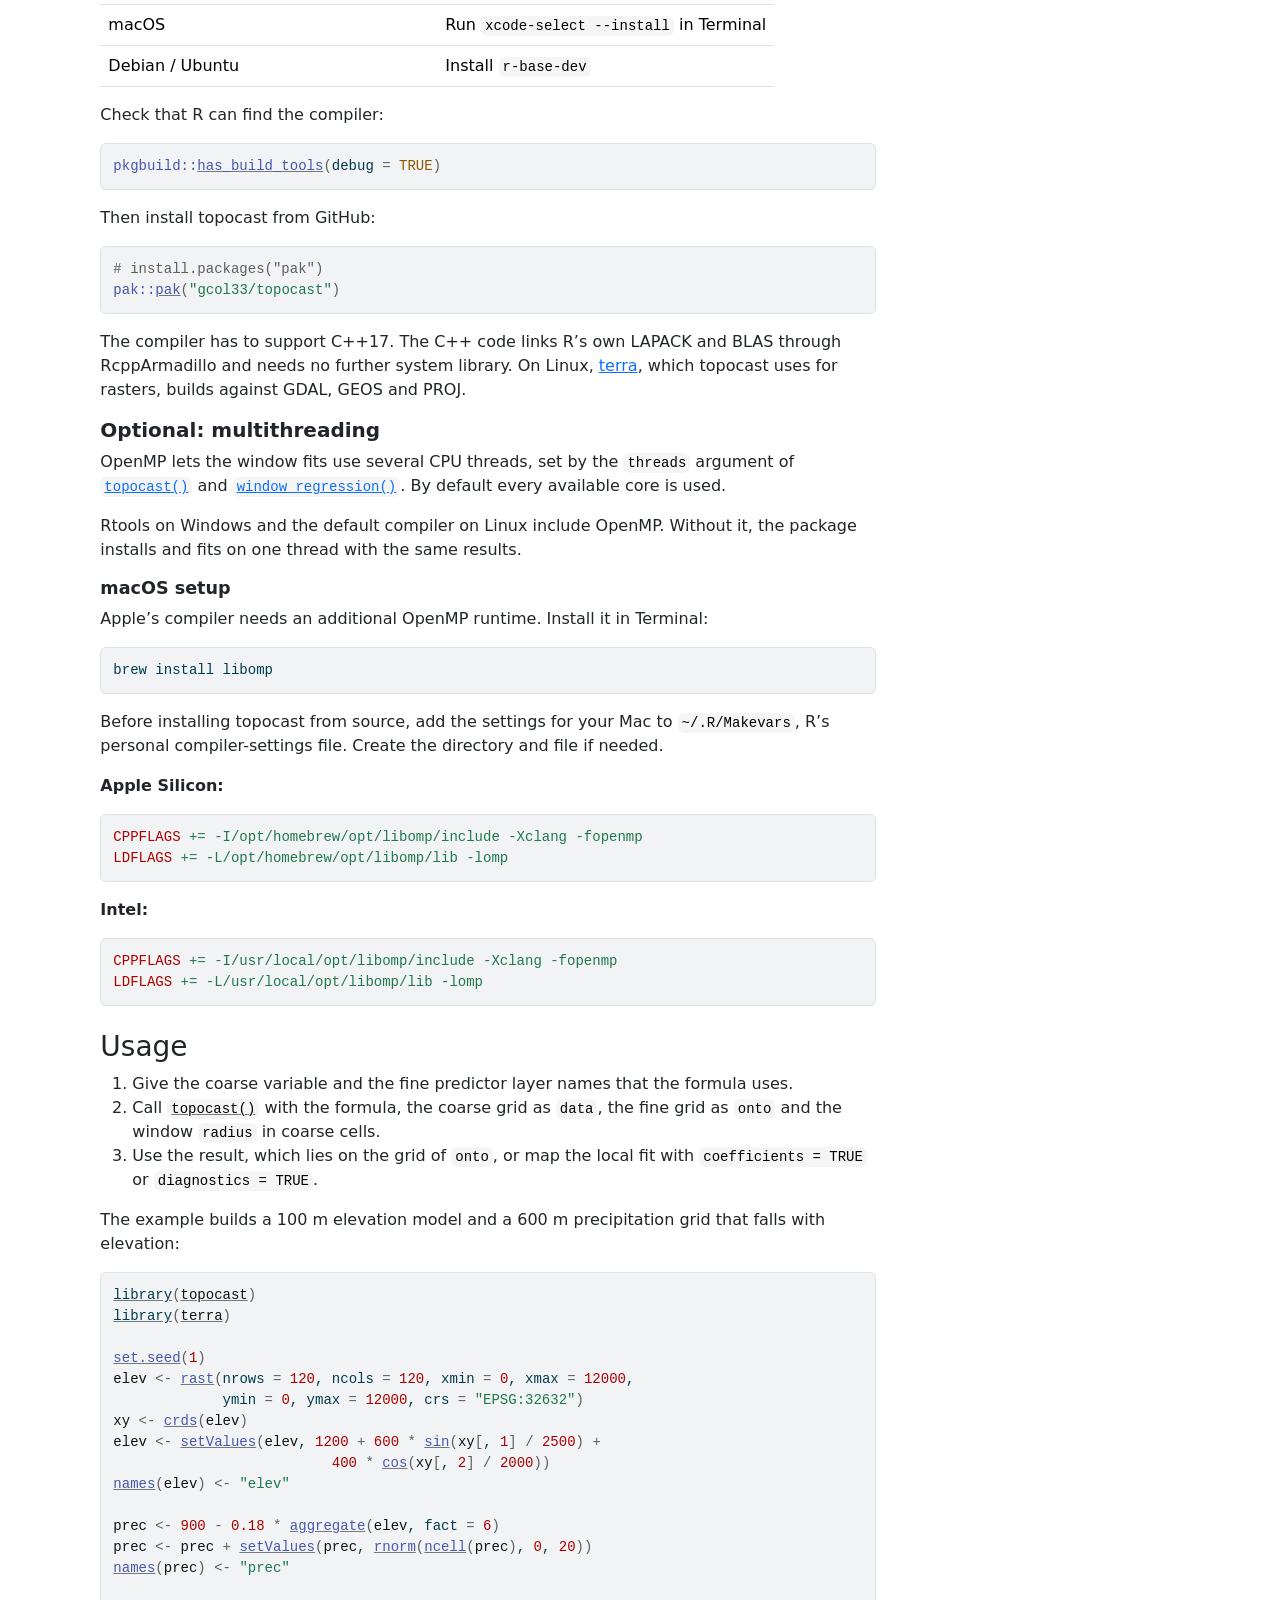
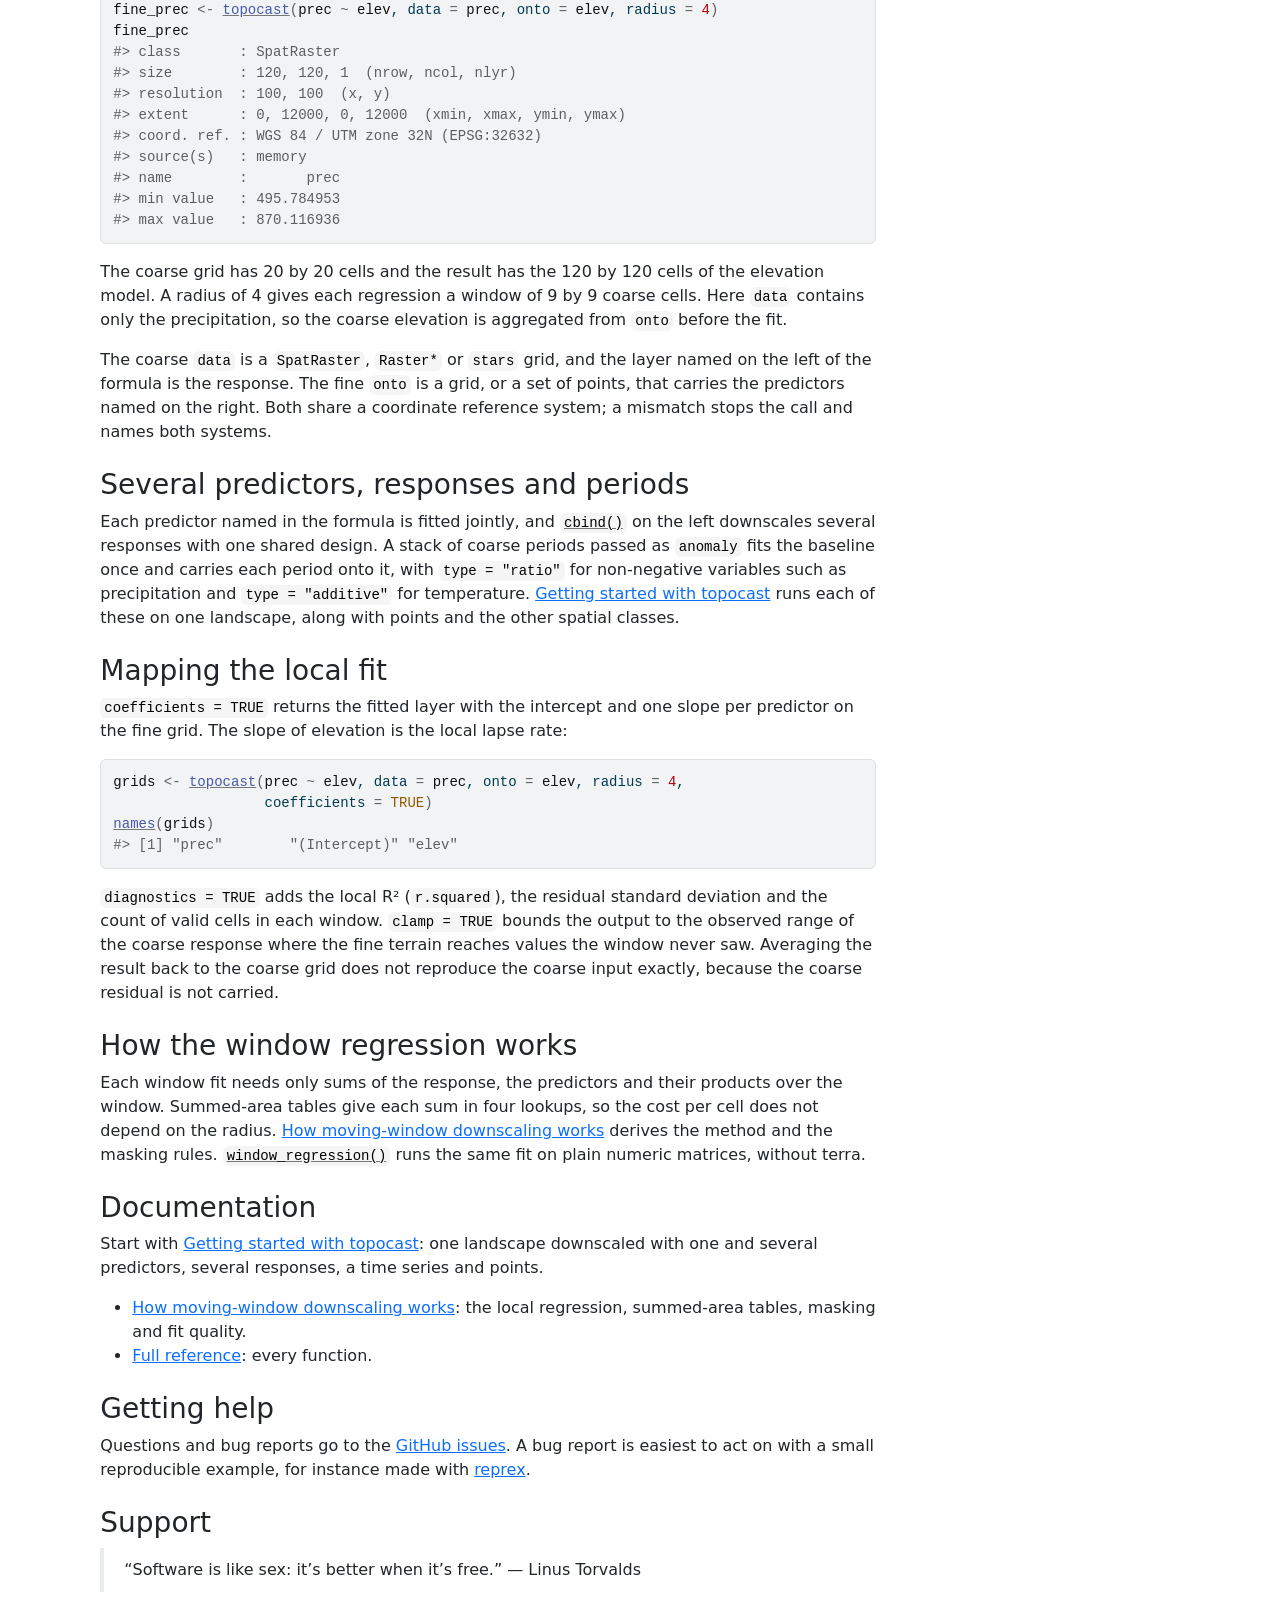
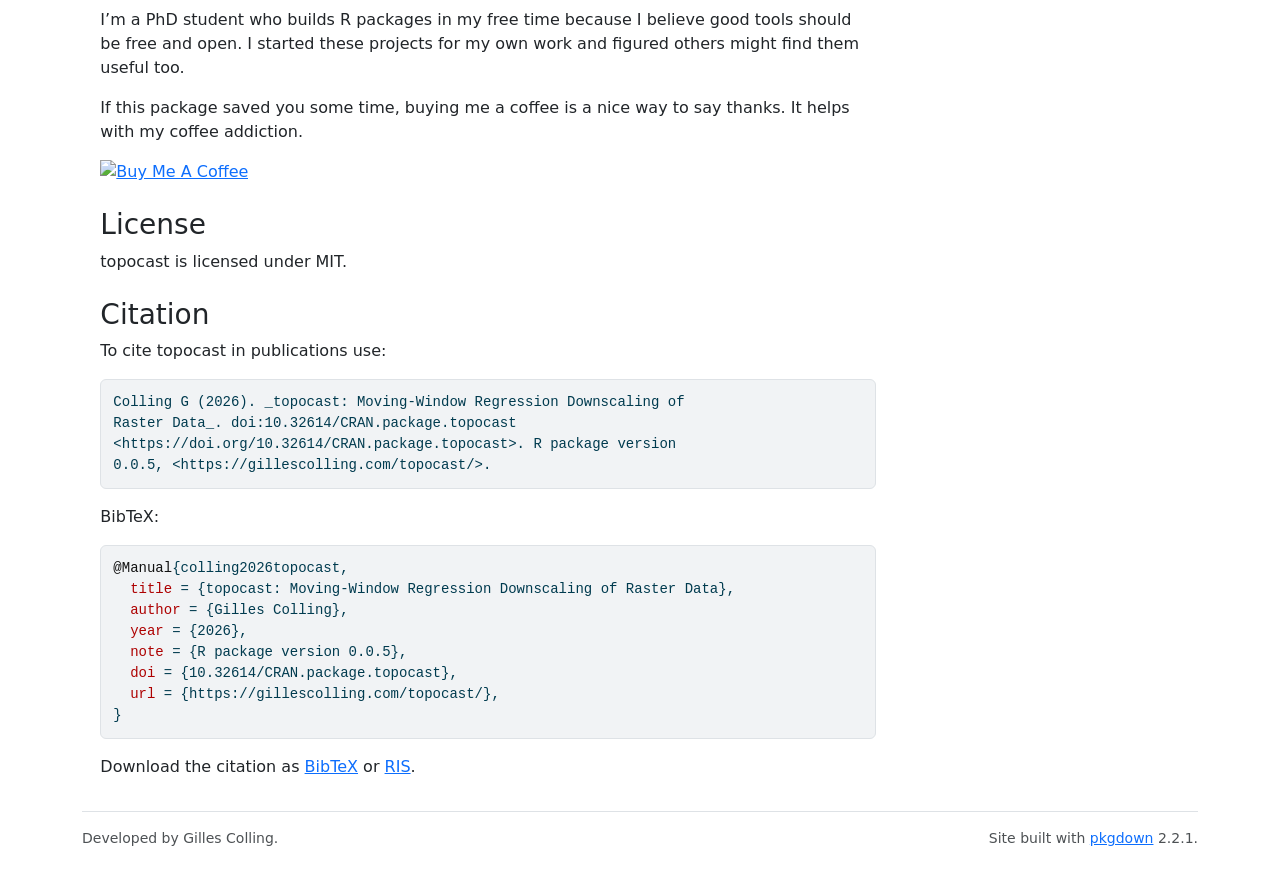
==== commit 9db432e4: "README: house structure (installation, usage, documentation routing, generated citation) Co-Authored" ====
--- a/docs/index.html
+++ b/docs/index.html
@@ -79,114 +79,163 @@
   <main id="main" class="col-md-9"><div class="section level1">
 <div class="page-header"><h1 id="topocast">topocast<a class="anchor" aria-label="anchor" href="#topocast"></a>
 </h1></div>
+<p><em>coarse climate grids at the resolution of the terrain</em></p>
 <!-- badges: start -->
 
-<p><em>coarse climate grids at the resolution of your terrain</em></p>
-<p><strong>Downscale a coarse raster onto fine terrain by moving-window regression.</strong></p>
-<div class="figure">
-<img src="reference/figures/README-downscale-1.png" alt="A coarse blocky precipitation grid beside the same field downscaled onto fine terrain, sharing one color scale." width="100%"><p class="caption">
-plot of chunk downscale
-</p>
-</div>
-<p>Give <code>topocast</code> a coarse variable and a fine predictor it tracks. In a window around every cell it learns how the variable depends on the predictor, then evaluates that local relationship on the fine predictor. A 1 km precipitation grid and a 100 m elevation model become a 100 m precipitation grid.</p>
+<p><img src="reference/figures/README-downscale-1.png" alt="A simulated precipitation field on a 1.2 km grid drawn as coarse blocks, beside the same field downscaled onto a 100 m elevation model, where the terrain texture shows through; both panels share one colour scale" width="100%"></p>
+<p>topocast downscales a coarse raster, such as a 1 km precipitation grid, to the resolution of a fine predictor, such as a 100 m elevation model.</p>
+<p>In a square window around every coarse cell, topocast fits a linear regression of the coarse variable on the coarse predictors. The fitted intercept and slopes are resampled to the fine grid and applied to the fine predictors, so the output carries the structure of the terrain with coefficients that vary across the map. This is the regression step behind high-resolution climate surfaces such as CHELSA (Karger et al. 2017), fitted locally and with any number of named predictors. The window fits use summed-area tables in C++, so a radius of 30 coarse cells costs the same per cell as a radius of 3. You can map the local coefficients and the fit quality, and decide where the downscaled detail is supported by the terrain.</p>
+<p>topocast supports:</p>
+<ul>
+<li>
+<strong>Several predictors.</strong> <code>prec ~ elev + slope + twi</code> fits elevation, slope, topographic wetness or any aligned covariate jointly. Layers are matched by name between the coarse and the fine data, so a missing layer is reported by name.</li>
+<li>
+<strong>Several responses in one call.</strong> <code>cbind(prec, tmin) ~ elev</code> downscales variables that share the terrain. The window design is built and factored once and solved against each response.</li>
+<li>
+<strong>Time series.</strong> A stack of coarse periods passed as <code>anomaly</code> is carried onto the downscaled baseline, as a ratio for precipitation or as a difference for temperature.</li>
+<li>
+<strong>Prediction at points.</strong> Station or plot locations as an <code>sf</code> or <code>SpatVector</code> object receive a prediction column instead of a grid.</li>
+<li>
+<strong>Fit quality on the map.</strong> <code>diagnostics = TRUE</code> returns grids of the local R², the residual standard deviation and the number of valid cells in each window.</li>
+<li>
+<strong>Common spatial classes.</strong> terra <code>SpatRaster</code>, raster <code>Raster*</code> and <code>stars</code> grids are accepted, and the result comes back in the class of the fine data.</li>
+</ul>
 <div class="section level2">
 <h2 id="installation">Installation<a class="anchor" aria-label="anchor" href="#installation"></a>
 </h2>
+<p>Install the released version from CRAN. Windows and macOS get a binary and need no build tools:</p>
 <div class="sourceCode" id="cb1"><pre class="downlit sourceCode r">
+<code class="sourceCode R"><span><span class="fu"><a href="https://rdrr.io/r/utils/install.packages.html" class="external-link">install.packages</a></span><span class="op">(</span><span class="st">"topocast"</span><span class="op">)</span></span></code></pre></div>
+<p>The development version compiles C++ code. Install the build tools for your operating system first:</p>
+<table class="table">
+<colgroup>
+<col width="50%">
+<col width="50%">
+</colgroup>
+<thead><tr>
+<th>Operating system</th>
+<th>Build tools</th>
+</tr></thead>
+<tbody>
+<tr>
+<td>Windows</td>
+<td>
+<a href="https://cran.r-project.org/bin/windows/Rtools/" class="external-link">Rtools</a> matching your R version</td>
+</tr>
+<tr>
+<td>macOS</td>
+<td>Run <code>xcode-select --install</code> in Terminal</td>
+</tr>
+<tr>
+<td>Debian / Ubuntu</td>
+<td>Install <code>r-base-dev</code>
+</td>
+</tr>
+</tbody>
+</table>
+<p>Check that R can find the compiler:</p>
+<div class="sourceCode" id="cb2"><pre class="downlit sourceCode r">
+<code class="sourceCode R"><span><span class="fu">pkgbuild</span><span class="fu">::</span><span class="fu"><a href="https://pkgbuild.r-lib.org/reference/has_build_tools.html" class="external-link">has_build_tools</a></span><span class="op">(</span>debug <span class="op">=</span> <span class="cn">TRUE</span><span class="op">)</span></span></code></pre></div>
+<p>Then install topocast from GitHub:</p>
+<div class="sourceCode" id="cb3"><pre class="downlit sourceCode r">
 <code class="sourceCode R"><span><span class="co"># install.packages("pak")</span></span>
 <span><span class="fu">pak</span><span class="fu">::</span><span class="fu"><a href="https://pak.r-lib.org/reference/pak.html" class="external-link">pak</a></span><span class="op">(</span><span class="st">"gcol33/topocast"</span><span class="op">)</span></span></code></pre></div>
-</div>
-<div class="section level2">
-<h2 id="quick-start">Quick start<a class="anchor" aria-label="anchor" href="#quick-start"></a>
-</h2>
-<div class="sourceCode" id="cb2"><pre class="downlit sourceCode r">
+<p>The compiler has to support C++17. The C++ code links R’s own LAPACK and BLAS through RcppArmadillo and needs no further system library. On Linux, <a href="https://rspatial.github.io/terra/" class="external-link">terra</a>, which topocast uses for rasters, builds against GDAL, GEOS and PROJ.</p>
+<div class="section level3">
+<h3 id="optional-multithreading">Optional: multithreading<a class="anchor" aria-label="anchor" href="#optional-multithreading"></a>
+</h3>
+<p>OpenMP lets the window fits use several CPU threads, set by the <code>threads</code> argument of <a href="https://gillescolling.com/topocast/reference/topocast.html"><code>topocast()</code></a> and <a href="https://gillescolling.com/topocast/reference/window_regression.html"><code>window_regression()</code></a>. By default every available core is used.</p>
+<p>Rtools on Windows and the default compiler on Linux include OpenMP. Without it, the package installs and fits on one thread with the same results.</p>
+<div class="section level4">
+<h4 id="macos-setup">macOS setup<a class="anchor" aria-label="anchor" href="#macos-setup"></a>
+</h4>
+<p>Apple’s compiler needs an additional OpenMP runtime. Install it in Terminal:</p>
+<div class="sourceCode" id="cb4"><pre class="sourceCode sh"><code class="sourceCode bash"><span id="cb4-1"><a href="#cb4-1" tabindex="-1"></a><span class="ex">brew</span> install libomp</span></code></pre></div>
+<p>Before installing topocast from source, add the settings for your Mac to <code>~/.R/Makevars</code>, R’s personal compiler-settings file. Create the directory and file if needed.</p>
+<p><strong>Apple Silicon:</strong></p>
+<div class="sourceCode" id="cb5"><pre class="sourceCode makefile"><code class="sourceCode makefile"><span id="cb5-1"><a href="#cb5-1" tabindex="-1"></a><span class="dt">CPPFLAGS</span> <span class="ch">+=</span><span class="st"> -I/opt/homebrew/opt/libomp/include -Xclang -fopenmp</span></span>
+<span id="cb5-2"><a href="#cb5-2" tabindex="-1"></a><span class="dt">LDFLAGS</span> <span class="ch">+=</span><span class="st"> -L/opt/homebrew/opt/libomp/lib -lomp</span></span></code></pre></div>
+<p><strong>Intel:</strong></p>
+<div class="sourceCode" id="cb6"><pre class="sourceCode makefile"><code class="sourceCode makefile"><span id="cb6-1"><a href="#cb6-1" tabindex="-1"></a><span class="dt">CPPFLAGS</span> <span class="ch">+=</span><span class="st"> -I/usr/local/opt/libomp/include -Xclang -fopenmp</span></span>
+<span id="cb6-2"><a href="#cb6-2" tabindex="-1"></a><span class="dt">LDFLAGS</span> <span class="ch">+=</span><span class="st"> -L/usr/local/opt/libomp/lib -lomp</span></span></code></pre></div>
+</div>
+</div>
+</div>
+<div class="section level2">
+<h2 id="usage">Usage<a class="anchor" aria-label="anchor" href="#usage"></a>
+</h2>
+<ol style="list-style-type: decimal">
+<li>Give the coarse variable and the fine predictor layer names that the formula uses.</li>
+<li>Call <code><a href="reference/topocast.html">topocast()</a></code> with the formula, the coarse grid as <code>data</code>, the fine grid as <code>onto</code> and the window <code>radius</code> in coarse cells.</li>
+<li>Use the result, which lies on the grid of <code>onto</code>, or map the local fit with <code>coefficients = TRUE</code> or <code>diagnostics = TRUE</code>.</li>
+</ol>
+<p>The example builds a 100 m elevation model and a 600 m precipitation grid that falls with elevation:</p>
+<div class="sourceCode" id="cb7"><pre class="downlit sourceCode r">
 <code class="sourceCode R"><span><span class="kw"><a href="https://rdrr.io/r/base/library.html" class="external-link">library</a></span><span class="op">(</span><span class="va"><a href="https://gillescolling.com/topocast/">topocast</a></span><span class="op">)</span></span>
 <span><span class="kw"><a href="https://rdrr.io/r/base/library.html" class="external-link">library</a></span><span class="op">(</span><span class="va"><a href="https://rspatial.org/" class="external-link">terra</a></span><span class="op">)</span></span>
 <span></span>
-<span><span class="fu"><a href="https://rspatial.github.io/terra/reference/names.html" class="external-link">names</a></span><span class="op">(</span><span class="va">prec_1km</span><span class="op">)</span> <span class="op">&lt;-</span> <span class="st">"prec"</span>      <span class="co"># coarse variable, what you want at high resolution</span></span>
-<span><span class="fu"><a href="https://rspatial.github.io/terra/reference/names.html" class="external-link">names</a></span><span class="op">(</span><span class="va">dem_100m</span><span class="op">)</span> <span class="op">&lt;-</span> <span class="st">"elev"</span>      <span class="co"># fine predictor it tracks</span></span>
+<span><span class="fu"><a href="https://rdrr.io/r/base/Random.html" class="external-link">set.seed</a></span><span class="op">(</span><span class="fl">1</span><span class="op">)</span></span>
+<span><span class="va">elev</span> <span class="op">&lt;-</span> <span class="fu"><a href="https://rspatial.github.io/terra/reference/rast.html" class="external-link">rast</a></span><span class="op">(</span>nrows <span class="op">=</span> <span class="fl">120</span>, ncols <span class="op">=</span> <span class="fl">120</span>, xmin <span class="op">=</span> <span class="fl">0</span>, xmax <span class="op">=</span> <span class="fl">12000</span>,</span>
+<span>             ymin <span class="op">=</span> <span class="fl">0</span>, ymax <span class="op">=</span> <span class="fl">12000</span>, crs <span class="op">=</span> <span class="st">"EPSG:32632"</span><span class="op">)</span></span>
+<span><span class="va">xy</span> <span class="op">&lt;-</span> <span class="fu"><a href="https://rspatial.github.io/terra/reference/crds.html" class="external-link">crds</a></span><span class="op">(</span><span class="va">elev</span><span class="op">)</span></span>
+<span><span class="va">elev</span> <span class="op">&lt;-</span> <span class="fu"><a href="https://rspatial.github.io/terra/reference/setValues.html" class="external-link">setValues</a></span><span class="op">(</span><span class="va">elev</span>, <span class="fl">1200</span> <span class="op">+</span> <span class="fl">600</span> <span class="op">*</span> <span class="fu"><a href="https://rdrr.io/r/base/Trig.html" class="external-link">sin</a></span><span class="op">(</span><span class="va">xy</span><span class="op">[</span>, <span class="fl">1</span><span class="op">]</span> <span class="op">/</span> <span class="fl">2500</span><span class="op">)</span> <span class="op">+</span></span>
+<span>                          <span class="fl">400</span> <span class="op">*</span> <span class="fu"><a href="https://rdrr.io/r/base/Trig.html" class="external-link">cos</a></span><span class="op">(</span><span class="va">xy</span><span class="op">[</span>, <span class="fl">2</span><span class="op">]</span> <span class="op">/</span> <span class="fl">2000</span><span class="op">)</span><span class="op">)</span></span>
+<span><span class="fu"><a href="https://rspatial.github.io/terra/reference/names.html" class="external-link">names</a></span><span class="op">(</span><span class="va">elev</span><span class="op">)</span> <span class="op">&lt;-</span> <span class="st">"elev"</span></span>
 <span></span>
-<span><span class="va">prec_100m</span> <span class="op">&lt;-</span> <span class="fu"><a href="reference/topocast.html">topocast</a></span><span class="op">(</span><span class="va">prec</span> <span class="op">~</span> <span class="va">elev</span>, data <span class="op">=</span> <span class="va">prec_1km</span>, onto <span class="op">=</span> <span class="va">dem_100m</span>, radius <span class="op">=</span> <span class="fl">15</span><span class="op">)</span></span></code></pre></div>
-<p><code>prec_100m</code> is precipitation on the elevation model’s grid. Coarse to fine is one call: name the response and the predictor in a formula, pass the coarse grid as <code>data</code> and the fine grid as <code>onto</code>.</p>
-</div>
-<div class="section level2">
-<h2 id="what-goes-in-what-comes-out">What goes in, what comes out<a class="anchor" aria-label="anchor" href="#what-goes-in-what-comes-out"></a>
-</h2>
+<span><span class="va">prec</span> <span class="op">&lt;-</span> <span class="fl">900</span> <span class="op">-</span> <span class="fl">0.18</span> <span class="op">*</span> <span class="fu"><a href="https://rspatial.github.io/terra/reference/aggregate.html" class="external-link">aggregate</a></span><span class="op">(</span><span class="va">elev</span>, fact <span class="op">=</span> <span class="fl">6</span><span class="op">)</span></span>
+<span><span class="va">prec</span> <span class="op">&lt;-</span> <span class="va">prec</span> <span class="op">+</span> <span class="fu"><a href="https://rspatial.github.io/terra/reference/setValues.html" class="external-link">setValues</a></span><span class="op">(</span><span class="va">prec</span>, <span class="fu"><a href="https://rdrr.io/r/stats/Normal.html" class="external-link">rnorm</a></span><span class="op">(</span><span class="fu"><a href="https://rspatial.github.io/terra/reference/dimensions.html" class="external-link">ncell</a></span><span class="op">(</span><span class="va">prec</span><span class="op">)</span>, <span class="fl">0</span>, <span class="fl">20</span><span class="op">)</span><span class="op">)</span></span>
+<span><span class="fu"><a href="https://rspatial.github.io/terra/reference/names.html" class="external-link">names</a></span><span class="op">(</span><span class="va">prec</span><span class="op">)</span> <span class="op">&lt;-</span> <span class="st">"prec"</span></span>
+<span></span>
+<span><span class="va">fine_prec</span> <span class="op">&lt;-</span> <span class="fu"><a href="reference/topocast.html">topocast</a></span><span class="op">(</span><span class="va">prec</span> <span class="op">~</span> <span class="va">elev</span>, data <span class="op">=</span> <span class="va">prec</span>, onto <span class="op">=</span> <span class="va">elev</span>, radius <span class="op">=</span> <span class="fl">4</span><span class="op">)</span></span>
+<span><span class="va">fine_prec</span></span>
+<span><span class="co">#&gt; class       : SpatRaster</span></span>
+<span><span class="co">#&gt; size        : 120, 120, 1  (nrow, ncol, nlyr)</span></span>
+<span><span class="co">#&gt; resolution  : 100, 100  (x, y)</span></span>
+<span><span class="co">#&gt; extent      : 0, 12000, 0, 12000  (xmin, xmax, ymin, ymax)</span></span>
+<span><span class="co">#&gt; coord. ref. : WGS 84 / UTM zone 32N (EPSG:32632)</span></span>
+<span><span class="co">#&gt; source(s)   : memory</span></span>
+<span><span class="co">#&gt; name        :       prec</span></span>
+<span><span class="co">#&gt; min value   : 495.784953</span></span>
+<span><span class="co">#&gt; max value   : 870.116936</span></span></code></pre></div>
+<p>The coarse grid has 20 by 20 cells and the result has the 120 by 120 cells of the elevation model. A radius of 4 gives each regression a window of 9 by 9 coarse cells. Here <code>data</code> contains only the precipitation, so the coarse elevation is aggregated from <code>onto</code> before the fit.</p>
+<p>The coarse <code>data</code> is a <code>SpatRaster</code>, <code>Raster*</code> or <code>stars</code> grid, and the layer named on the left of the formula is the response. The fine <code>onto</code> is a grid, or a set of points, that carries the predictors named on the right. Both share a coordinate reference system; a mismatch stops the call and names both systems.</p>
+</div>
+<div class="section level2">
+<h2 id="several-predictors-responses-and-periods">Several predictors, responses and periods<a class="anchor" aria-label="anchor" href="#several-predictors-responses-and-periods"></a>
+</h2>
+<p>Each predictor named in the formula is fitted jointly, and <code><a href="https://rdrr.io/r/base/cbind.html" class="external-link">cbind()</a></code> on the left downscales several responses with one shared design. A stack of coarse periods passed as <code>anomaly</code> fits the baseline once and carries each period onto it, with <code>type = "ratio"</code> for non-negative variables such as precipitation and <code>type = "additive"</code> for temperature. <a href="https://gillescolling.com/topocast/articles/getting-started.html">Getting started with topocast</a> runs each of these on one landscape, along with points and the other spatial classes.</p>
+</div>
+<div class="section level2">
+<h2 id="mapping-the-local-fit">Mapping the local fit<a class="anchor" aria-label="anchor" href="#mapping-the-local-fit"></a>
+</h2>
+<p><code>coefficients = TRUE</code> returns the fitted layer with the intercept and one slope per predictor on the fine grid. The slope of elevation is the local lapse rate:</p>
+<div class="sourceCode" id="cb8"><pre class="downlit sourceCode r">
+<code class="sourceCode R"><span><span class="va">grids</span> <span class="op">&lt;-</span> <span class="fu"><a href="reference/topocast.html">topocast</a></span><span class="op">(</span><span class="va">prec</span> <span class="op">~</span> <span class="va">elev</span>, data <span class="op">=</span> <span class="va">prec</span>, onto <span class="op">=</span> <span class="va">elev</span>, radius <span class="op">=</span> <span class="fl">4</span>,</span>
+<span>                  coefficients <span class="op">=</span> <span class="cn">TRUE</span><span class="op">)</span></span>
+<span><span class="fu"><a href="https://rspatial.github.io/terra/reference/names.html" class="external-link">names</a></span><span class="op">(</span><span class="va">grids</span><span class="op">)</span></span>
+<span><span class="co">#&gt; [1] "prec"        "(Intercept)" "elev"</span></span></code></pre></div>
+<p><code>diagnostics = TRUE</code> adds the local R² (<code>r.squared</code>), the residual standard deviation and the count of valid cells in each window. <code>clamp = TRUE</code> bounds the output to the observed range of the coarse response where the fine terrain reaches values the window never saw. Averaging the result back to the coarse grid does not reproduce the coarse input exactly, because the coarse residual is not carried.</p>
+</div>
+<div class="section level2">
+<h2 id="how-the-window-regression-works">How the window regression works<a class="anchor" aria-label="anchor" href="#how-the-window-regression-works"></a>
+</h2>
+<p>Each window fit needs only sums of the response, the predictors and their products over the window. Summed-area tables give each sum in four lookups, so the cost per cell does not depend on the radius. <a href="https://gillescolling.com/topocast/articles/how-it-works.html">How moving-window downscaling works</a> derives the method and the masking rules. <code><a href="reference/window_regression.html">window_regression()</a></code> runs the same fit on plain numeric matrices, without terra.</p>
+</div>
+<div class="section level2">
+<h2 id="documentation">Documentation<a class="anchor" aria-label="anchor" href="#documentation"></a>
+</h2>
+<p>Start with <a href="https://gillescolling.com/topocast/articles/getting-started.html">Getting started with topocast</a>: one landscape downscaled with one and several predictors, several responses, a time series and points.</p>
 <ul>
 <li>
-<strong><code>data</code></strong> is the coarse variable you want at higher resolution, as a <code>SpatRaster</code>, <code>Raster*</code>, or <code>stars</code> grid. The layer on the left of the formula is the response.</li>
-<li>
-<strong><code>onto</code></strong> is the target: a fine grid holding the predictor(s) the variable tracks, often a digital elevation model. It can also be a set of station or plot points carrying those predictors as attributes.</li>
-<li>
-<strong>the result</strong> is the response on the geometry of <code>onto</code>, in the class of <code>onto</code>: a raster at the fine resolution for a grid target, a prediction column for a point target.</li>
-</ul>
-<p>When the only fine layer you have is the predictor itself, as in the example above, <code>topocast</code> derives the coarse predictor from <code>onto</code> for you, so a single coarse climate layer and a DEM are enough to start.</p>
-</div>
-<div class="section level2">
-<h2 id="how-it-works">How it works<a class="anchor" aria-label="anchor" href="#how-it-works"></a>
-</h2>
-<p>The relationship is fit locally, in a square window around every coarse cell, with summed-area tables: each window fit reduces to four lookups per sufficient statistic, so a radius of 30 costs the same as a radius of 3. The fitted intercept and slope grids are resampled to the fine grid and combined with the fine predictors as <code>fitted = intercept + sum(slope * predictor)</code>, so the output carries the fine-scale structure of the terrain with locally varying coefficients. This is the regression step behind high-resolution climate surfaces such as CHELSA (Karger et al. 2017); <code>topocast</code> runs it locally and takes any number of named predictors.</p>
-</div>
-<div class="section level2">
-<h2 id="whats-in-the-box">What’s in the box<a class="anchor" aria-label="anchor" href="#whats-in-the-box"></a>
-</h2>
-<ul>
-<li>
-<strong>One front door.</strong> <code><a href="reference/topocast.html">topocast()</a></code> takes a formula, the coarse <code>data</code>, and the fine <code>onto</code>, and returns the downscaled response.</li>
-<li>
-<strong>Any number of predictors.</strong> <code>prec ~ elev + slope + twi</code> fits elevation, slope, topographic wetness, or any aligned covariate jointly. The formula names match layers between <code>data</code> and <code>onto</code>, so a missing layer is reported by name.</li>
-<li>
-<strong>Several responses in one call.</strong> <code>cbind(prec, tmin) ~ elev</code> downscales variables that share the terrain together. The window design is built once and solved against each response, so a second response costs little more than the first.</li>
-<li>
-<strong>Constant cost per window.</strong> Summed-area tables keep each per-cell fit at four lookups for any radius.</li>
-<li>
-<strong>Common spatial classes.</strong> <code>SpatRaster</code>, <code>Raster*</code> (raster), and <code>stars</code> grids are all accepted; the result comes back in the class of <code>onto</code>, or the class named by <code>output</code>.</li>
-<li>
-<strong>Prediction at points.</strong> Pass an <code>sf</code> or <code>SpatVector</code> of stations or plots as <code>onto</code> and receive a prediction column, with the points carrying the fine predictor values.</li>
-<li>
-<strong>Time series in one call.</strong> Pass a stack of periods as <code>anomaly</code> to fit the baseline once and carry each period onto it, <code>"ratio"</code> for precipitation or <code>"additive"</code> for temperature.</li>
-<li>
-<strong>Fit quality on the map.</strong> <code>diagnostics = TRUE</code> returns an <code>r.squared</code> grid showing where the terrain relationship is strong, and <code>clamp = TRUE</code> bounds the output to the observed range of the coarse response.</li>
-<li>
-<strong>A matrix engine.</strong> <code><a href="reference/window_regression.html">window_regression()</a></code> exposes the kernel for callers who hold their data as matrices.</li>
-</ul>
-</div>
-<div class="section level2">
-<h2 id="usage">Usage<a class="anchor" aria-label="anchor" href="#usage"></a>
-</h2>
-<p>Several predictors, matched by name between the two grids:</p>
-<div class="sourceCode" id="cb3"><pre class="downlit sourceCode r">
-<code class="sourceCode R"><span><span class="va">coarse</span> <span class="op">&lt;-</span> <span class="fu"><a href="https://rdrr.io/r/base/c.html" class="external-link">c</a></span><span class="op">(</span><span class="va">prec_1km</span>, <span class="va">elev_1km</span>, <span class="va">twi_1km</span>, <span class="va">slope_1km</span><span class="op">)</span></span>
-<span><span class="fu"><a href="https://rspatial.github.io/terra/reference/names.html" class="external-link">names</a></span><span class="op">(</span><span class="va">coarse</span><span class="op">)</span> <span class="op">&lt;-</span> <span class="fu"><a href="https://rdrr.io/r/base/c.html" class="external-link">c</a></span><span class="op">(</span><span class="st">"prec"</span>, <span class="st">"elev"</span>, <span class="st">"twi"</span>, <span class="st">"slope"</span><span class="op">)</span></span>
-<span><span class="va">terrain</span> <span class="op">&lt;-</span> <span class="fu"><a href="https://rdrr.io/r/base/c.html" class="external-link">c</a></span><span class="op">(</span><span class="va">elev_100m</span>, <span class="va">twi_100m</span>, <span class="va">slope_100m</span><span class="op">)</span></span>
-<span><span class="fu"><a href="https://rspatial.github.io/terra/reference/names.html" class="external-link">names</a></span><span class="op">(</span><span class="va">terrain</span><span class="op">)</span> <span class="op">&lt;-</span> <span class="fu"><a href="https://rdrr.io/r/base/c.html" class="external-link">c</a></span><span class="op">(</span><span class="st">"elev"</span>, <span class="st">"twi"</span>, <span class="st">"slope"</span><span class="op">)</span></span>
-<span></span>
-<span><span class="va">prec_100m</span> <span class="op">&lt;-</span> <span class="fu"><a href="reference/topocast.html">topocast</a></span><span class="op">(</span><span class="va">prec</span> <span class="op">~</span> <span class="va">elev</span> <span class="op">+</span> <span class="va">twi</span> <span class="op">+</span> <span class="va">slope</span>, data <span class="op">=</span> <span class="va">coarse</span>, onto <span class="op">=</span> <span class="va">terrain</span>,</span>
-<span>                      radius <span class="op">=</span> <span class="fl">15</span><span class="op">)</span></span></code></pre></div>
-<p>Several responses that share the terrain, downscaled in one pass and returned as one layer each:</p>
-<div class="sourceCode" id="cb4"><pre class="downlit sourceCode r">
-<code class="sourceCode R"><span><span class="va">climate_100m</span> <span class="op">&lt;-</span> <span class="fu"><a href="reference/topocast.html">topocast</a></span><span class="op">(</span><span class="fu"><a href="https://rdrr.io/r/base/cbind.html" class="external-link">cbind</a></span><span class="op">(</span><span class="va">prec</span>, <span class="va">tmin</span>, <span class="va">tmax</span><span class="op">)</span> <span class="op">~</span> <span class="va">elev</span>, data <span class="op">=</span> <span class="va">coarse</span>,</span>
-<span>                         onto <span class="op">=</span> <span class="va">terrain</span>, radius <span class="op">=</span> <span class="fl">15</span><span class="op">)</span></span></code></pre></div>
-<p>A monthly series sharing one terrain relationship across periods:</p>
-<div class="sourceCode" id="cb5"><pre class="downlit sourceCode r">
-<code class="sourceCode R"><span><span class="va">series</span> <span class="op">&lt;-</span> <span class="fu"><a href="reference/topocast.html">topocast</a></span><span class="op">(</span><span class="va">prec</span> <span class="op">~</span> <span class="va">elev</span>, data <span class="op">=</span> <span class="va">coarse</span>, onto <span class="op">=</span> <span class="va">terrain</span>, radius <span class="op">=</span> <span class="fl">15</span>,</span>
-<span>                   anomaly <span class="op">=</span> <span class="va">prec_monthly_1km</span>, type <span class="op">=</span> <span class="st">"ratio"</span><span class="op">)</span></span></code></pre></div>
-<p>Downscaling straight to plot locations, returned as a column on the points:</p>
-<div class="sourceCode" id="cb6"><pre class="downlit sourceCode r">
-<code class="sourceCode R"><span><span class="va">at_plots</span> <span class="op">&lt;-</span> <span class="fu"><a href="reference/topocast.html">topocast</a></span><span class="op">(</span><span class="va">prec</span> <span class="op">~</span> <span class="va">elev</span>, data <span class="op">=</span> <span class="va">coarse</span>, onto <span class="op">=</span> <span class="va">plots_sf</span>, radius <span class="op">=</span> <span class="fl">15</span><span class="op">)</span></span></code></pre></div>
-<p>The local coefficient grids, to read the fitted lapse rate:</p>
-<div class="sourceCode" id="cb7"><pre class="downlit sourceCode r">
-<code class="sourceCode R"><span><span class="va">coefs</span> <span class="op">&lt;-</span> <span class="fu"><a href="reference/topocast.html">topocast</a></span><span class="op">(</span><span class="va">prec</span> <span class="op">~</span> <span class="va">elev</span>, data <span class="op">=</span> <span class="va">coarse</span>, onto <span class="op">=</span> <span class="va">terrain</span>, radius <span class="op">=</span> <span class="fl">15</span>,</span>
-<span>                  coefficients <span class="op">=</span> <span class="cn">TRUE</span><span class="op">)</span></span></code></pre></div>
-</div>
-<div class="section level2">
-<h2 id="documentation">Documentation<a class="anchor" aria-label="anchor" href="#documentation"></a>
-</h2>
-<ul>
-<li><a href="https://gillescolling.com/topocast/articles/getting-started.html">Getting started</a></li>
-<li><a href="https://gillescolling.com/topocast/articles/how-it-works.html">How moving-window downscaling works</a></li>
-<li><a href="https://gillescolling.com/topocast/reference/">Full reference</a></li>
-</ul>
+<a href="https://gillescolling.com/topocast/articles/how-it-works.html">How moving-window downscaling works</a>: the local regression, summed-area tables, masking and fit quality.</li>
+<li>
+<a href="https://gillescolling.com/topocast/reference/">Full reference</a>: every function.</li>
+</ul>
+</div>
+<div class="section level2">
+<h2 id="getting-help">Getting help<a class="anchor" aria-label="anchor" href="#getting-help"></a>
+</h2>
+<p>Questions and bug reports go to the <a href="https://github.com/gcol33/topocast/issues" class="external-link">GitHub issues</a>. A bug report is easiest to act on with a small reproducible example, for instance made with <a href="https://reprex.tidyverse.org/" class="external-link">reprex</a>.</p>
 </div>
 <div class="section level2">
 <h2 id="support">Support<a class="anchor" aria-label="anchor" href="#support"></a>
@@ -199,15 +248,28 @@
 <p><a href="https://buymeacoffee.com/gcol33" class="external-link"><img src="https://img.shields.io/badge/-Buy%20me%20a%20coffee-FFDD00?logo=buymeacoffee&amp;logoColor=black" alt="Buy Me A Coffee"></a></p>
 </div>
 <div class="section level2">
-<h2 id="license-and-citation">License and citation<a class="anchor" aria-label="anchor" href="#license-and-citation"></a>
-</h2>
-<p>MIT. If you use <code>topocast</code> in published work, please cite it:</p>
-<div class="sourceCode" id="cb8"><pre class="sourceCode bibtex"><code class="sourceCode bibtex"><span id="cb8-1"><a href="#cb8-1" tabindex="-1"></a><span class="co">@software{topocast,</span></span>
-<span id="cb8-2"><a href="#cb8-2" tabindex="-1"></a><span class="co">  author = {Colling, Gilles},</span></span>
-<span id="cb8-3"><a href="#cb8-3" tabindex="-1"></a><span class="co">  title  = {topocast: Moving-Window Regression Downscaling of Raster Data},</span></span>
-<span id="cb8-4"><a href="#cb8-4" tabindex="-1"></a><span class="co">  year   = {2026},</span></span>
-<span id="cb8-5"><a href="#cb8-5" tabindex="-1"></a><span class="co">  url    = {https://github.com/gcol33/topocast}</span></span>
-<span id="cb8-6"><a href="#cb8-6" tabindex="-1"></a><span class="co">}</span></span></code></pre></div>
+<h2 id="license">License<a class="anchor" aria-label="anchor" href="#license"></a>
+</h2>
+<p>topocast is licensed under MIT.</p>
+</div>
+<div class="section level2">
+<h2 id="citation">Citation<a class="anchor" aria-label="anchor" href="#citation"></a>
+</h2>
+<p>To cite topocast in publications use:</p>
+<pre class="text"><code>Colling G (2026). _topocast: Moving-Window Regression Downscaling of
+Raster Data_. doi:10.32614/CRAN.package.topocast
+&lt;https://doi.org/10.32614/CRAN.package.topocast&gt;. R package version
+0.0.5, &lt;https://gillescolling.com/topocast/&gt;.</code></pre>
+<p>BibTeX:</p>
+<div class="sourceCode" id="cb10"><pre class="sourceCode bibtex"><code class="sourceCode bibtex"><span id="cb10-1"><a href="#cb10-1" tabindex="-1"></a><span class="va">@Manual</span>{<span class="ot">colling2026topocast</span>,</span>
+<span id="cb10-2"><a href="#cb10-2" tabindex="-1"></a>  <span class="dt">title</span> = {topocast: Moving-Window Regression Downscaling of Raster Data},</span>
+<span id="cb10-3"><a href="#cb10-3" tabindex="-1"></a>  <span class="dt">author</span> = {Gilles Colling},</span>
+<span id="cb10-4"><a href="#cb10-4" tabindex="-1"></a>  <span class="dt">year</span> = {2026},</span>
+<span id="cb10-5"><a href="#cb10-5" tabindex="-1"></a>  <span class="dt">note</span> = {R package version 0.0.5},</span>
+<span id="cb10-6"><a href="#cb10-6" tabindex="-1"></a>  <span class="dt">doi</span> = {10.32614/CRAN.package.topocast},</span>
+<span id="cb10-7"><a href="#cb10-7" tabindex="-1"></a>  <span class="dt">url</span> = {https://gillescolling.com/topocast/},</span>
+<span id="cb10-8"><a href="#cb10-8" tabindex="-1"></a>}</span></code></pre></div>
+<p>Download the citation as <a href="https://gillescolling.com/topocast/topocast.bib">BibTeX</a> or <a href="https://gillescolling.com/topocast/topocast.ris">RIS</a>.</p>
 </div>
 </div>
   </main><aside class="col-md-3"><div class="links">
@@ -245,10 +307,10 @@
 <div class="dev-status">
 <h2 data-toc-skip>Dev status</h2>
 <ul class="list-unstyled">
-<li><a href="https://lifecycle.r-lib.org/articles/stages.html#experimental" class="external-link"><img src="https://img.shields.io/badge/lifecycle-experimental-orange.svg" alt="Lifecycle: experimental"></a></li>
-<li><a href="https://opensource.org/license/MIT" class="external-link"><img src="https://img.shields.io/badge/License-MIT-yellow.svg" alt="License: MIT"></a></li>
+<li><a href="https://CRAN.R-project.org/package=topocast" class="external-link"><img src="https://www.r-pkg.org/badges/version/topocast" alt="CRAN status"></a></li>
 <li><a href="https://github.com/gcol33/topocast/actions/workflows/R-CMD-check.yaml" class="external-link"><img src="https://github.com/gcol33/topocast/actions/workflows/R-CMD-check.yaml/badge.svg" alt="R-CMD-check"></a></li>
 <li><a href="https://app.codecov.io/gh/gcol33/topocast" class="external-link"><img src="https://codecov.io/gh/gcol33/topocast/graph/badge.svg" alt="Codecov test coverage"></a></li>
+<li><a href="https://opensource.org/licenses/MIT" class="external-link"><img src="https://img.shields.io/badge/License-MIT-yellow.svg" alt="License: MIT"></a></li>
 </ul>
 </div>
 
--- a/docs/extra.css
+++ b/docs/extra.css
@@ -1,241 +1,463 @@
-/* Plot styling - match code block borders */
-/* Bootstrap 5 Sandstone uses --bs-border-radius: .375rem for pre/code */
-img.r-plt,
-.figure img,
-figure img,
-img.figure-img,
-svg.inline-svg {
-  max-width: 100%;
-  width: 100%;
-  height: auto;
-  border: 1px solid #DFD7CA;
-  border-radius: .375rem;
-  overflow: hidden;
-  display: block;
-  margin-bottom: 1rem;
-}
-
-/* Figure containers - full width like code blocks */
-.figure,
-figure {
-  width: 100%;
-  max-width: 100%;
-}
-
-/* Mobile: code block text wrapping (LaTeX-style) */
-/* Wrap at spaces, break long tokens only when necessary, no horizontal scroll */
-@media (max-width: 575.98px) {
-  pre.sourceCode,
-  .sourceCode pre {
-    white-space: pre-wrap !important;
-    word-break: break-all !important;
-    overflow-x: hidden !important;
-    hyphens: auto !important;
-    -webkit-hyphens: auto !important;
-  }
-  pre.sourceCode code,
-  .sourceCode pre code {
-    white-space: pre-wrap !important;
-    word-break: break-all !important;
-    hyphens: auto !important;
-    -webkit-hyphens: auto !important;
-  }
-}
-
-/* Mobile: match code block full-width behavior */
-/* Code blocks use negative margins to expand on mobile - plots should too */
-/* Use :has() to target the parent <p> that contains an SVG/img */
-@media (max-width: 575.98px) {
-  /* Target the p element wrapping standalone SVGs/imgs to expand full width */
-  p:has(> svg.inline-svg),
-  p:has(> img.r-plt),
-  .svg-container:not(.figure *) {
-    margin-left: calc(var(--bs-gutter-x, 1.5rem) * -.5) !important;
-    margin-right: calc(var(--bs-gutter-x, 1.5rem) * -.5) !important;
-    width: calc(100% + var(--bs-gutter-x, 1.5rem)) !important;
-    max-width: none !important;
-  }
-  /* SVGs/imgs inside the expanded p */
-  p > svg.inline-svg,
-  p > img.r-plt,
-  .svg-container > svg.inline-svg {
-    border-radius: 0 !important;
-    border: 1px solid #DFD7CA !important;
-    width: 100% !important;
-    max-width: none !important;
-  }
-  /* Dark mode mobile border - must use full border shorthand to override */
-  [data-bs-theme="dark"] p > svg.inline-svg,
-  [data-bs-theme="dark"] p > img.r-plt,
-  [data-bs-theme="dark"] .svg-container > svg.inline-svg {
-    border: 1px solid #495057 !important;
-  }
-  /* Figure elements */
-  .section .figure,
-  .section figure,
-  div > div > .figure,
-  div > div > figure {
-    margin-left: calc(var(--bs-gutter-x, 1.5rem) * -.5) !important;
-    margin-right: calc(var(--bs-gutter-x, 1.5rem) * -.5) !important;
-    width: calc(100% + var(--bs-gutter-x, 1.5rem)) !important;
-    max-width: none !important;
-    border-radius: 0;
-  }
-  .section .figure img,
-  .section figure img,
-  div > div > .figure img,
-  div > div > figure img {
-    border-radius: 0 !important;
-    width: 100% !important;
-    max-width: none !important;
-  }
-}
-
-/* Dark mode border */
-[data-bs-theme="dark"] img.r-plt,
-[data-bs-theme="dark"] .figure img,
-[data-bs-theme="dark"] figure img,
-[data-bs-theme="dark"] img.figure-img,
-[data-bs-theme="dark"] svg.inline-svg {
-  border-color: #495057;
-}
-
-/* Dark mode colors for inline SVG elements (base R svg format) */
-/* Use !important to override embedded SVG <style> blocks */
-[data-bs-theme="dark"] .theme-bg {
-  fill: #343739 !important;
-}
-
-[data-bs-theme="dark"] .theme-text {
-  fill: #DFD7CA !important;
-}
-
-/* Hide clipPath rects - they should not be visible */
-svg.inline-svg clipPath rect,
-svg.inline-svg defs rect {
-  stroke: none !important;
-  fill: none !important;
-}
-
-/* Dark mode colors for svglite format */
-/* Override the embedded styles in inline SVGs */
-/* No stroke on svg-bg - the outer CSS border handles rounding */
-[data-bs-theme="dark"] svg.inline-svg .svg-bg {
-  fill: #343739 !important;
-  stroke: none !important;
-}
-
-/* Light mode - ensure svg-bg has no stroke */
-svg.inline-svg .svg-bg {
-  stroke: none !important;
-}
-
-[data-bs-theme="dark"] svg.inline-svg .svglite line,
-[data-bs-theme="dark"] svg.inline-svg .svglite polyline,
-[data-bs-theme="dark"] svg.inline-svg .svglite polygon,
-[data-bs-theme="dark"] svg.inline-svg .svglite path,
-[data-bs-theme="dark"] svg.inline-svg .svglite circle {
-  stroke: #DFD7CA !important;
-}
-
-/* Dark mode text color - but NOT for text on custom legend backgrounds */
-[data-bs-theme="dark"] svg.inline-svg .svglite text:not(.preserve-color) {
-  fill: #DFD7CA !important;
-}
-
-/* Text on custom legend backgrounds keeps dark color for contrast */
-svg.inline-svg .svglite text.preserve-color {
-  fill: #3E3F3A !important;
-}
-
-/* Rect strokes (histogram bars, etc.) - match text color */
-/* Use > g > rect to exclude clipPath rects; exclude stroke: none (empty legend keys) */
-/* Exclude unfilled rects (plot frames) - they should have no stroke */
-[data-bs-theme="dark"] svg.inline-svg .svglite > g > rect[style*="fill:"]:not([style*="stroke: none"]) {
-  stroke: #DFD7CA !important;
-}
-
-/* Plot frame rects - remove stroke, CSS border handles the frame */
-/* Target unfilled rects (no inline fill style) excluding legend backgrounds */
-/* Rects can be direct children of .svglite or children of g elements */
-svg.inline-svg .svglite > rect:not([style*="fill:"]),
-svg.inline-svg .svglite > g > rect:not([style*="fill:"]):not(.legend-bg) {
-  stroke: none !important;
-}
-
-/* Plot background rects - remove stroke when it matches the fill */
-/* These rects have inline stroke matching their fill (invisible in light mode) */
-/* but in dark mode the fill changes while the stroke stays light = visible outline */
-/* Only target rects with inline light stroke, not legend boxes (which have no inline stroke) */
-svg.inline-svg .svglite rect.legend-bg[style*="stroke: #F5F6F8"],
-svg.inline-svg .svglite rect.legend-bg[style*="stroke: #f5f6f8"] {
-  stroke: none !important;
-}
-
-/* Legend box backgrounds - override inline fill */
-/* Exclude svg-bg which is the main plot background */
-[data-bs-theme="dark"] svg.inline-svg .svglite rect[style*="fill: #F5F6F8"]:not(.svg-bg),
-[data-bs-theme="dark"] svg.inline-svg .svglite rect.legend-bg {
-  fill: #343739 !important;
-}
-
-/* Grid lines */
-/* White grid lines need to become dark in light mode, stay light in dark mode */
-/* Light mode: dark grid on light bg */
-svg.inline-svg .svglite polyline[style*="stroke: #FFFFFF"],
-svg.inline-svg .svglite polyline[style*="stroke: #ffffff"] {
-  stroke: #3E3F3A !important;
-}
-/* Dark mode: light grid on dark bg */
-[data-bs-theme="dark"] svg.inline-svg .svglite polyline[style*="stroke: #FFFFFF"],
-[data-bs-theme="dark"] svg.inline-svg .svglite polyline[style*="stroke: #ffffff"],
-[data-bs-theme="dark"] svg.inline-svg .svglite polyline[style*="stroke: #3E3F3A"],
-[data-bs-theme="dark"] svg.inline-svg .svglite polyline[style*="stroke: #3e3f3a"] {
-  stroke: #DFD7CA !important;
-}
-
-/* ggplot2 theme_minimal() gridlines - light grey, adapt to dark mode */
-[data-bs-theme="dark"] svg.inline-svg .svglite line[style*="stroke: #EBEBEB"],
-[data-bs-theme="dark"] svg.inline-svg .svglite line[style*="stroke: #ebebeb"],
-[data-bs-theme="dark"] svg.inline-svg .svglite polyline[style*="stroke: #EBEBEB"],
-[data-bs-theme="dark"] svg.inline-svg .svglite polyline[style*="stroke: #ebebeb"] {
-  stroke: #495057 !important;
-}
-
-/* Base R and other grey gridline variants */
-[data-bs-theme="dark"] svg.inline-svg line[style*="stroke: #EBEBEB"],
-[data-bs-theme="dark"] svg.inline-svg line[style*="stroke: #ebebeb"],
-[data-bs-theme="dark"] svg.inline-svg line[style*="stroke: grey"],
-[data-bs-theme="dark"] svg.inline-svg line[style*="stroke: gray"] {
-  stroke: #495057 !important;
-}
-
-/* SVG copy button - container positioning */
-.svg-container {
-  position: relative;
-  display: block;
-  width: 100%;
-}
-
-/* SVG copy button styling - matches code block copy button exactly */
-.btn-copy-svg {
-  position: absolute;
-  top: 5px;
-  right: 5px;
-  visibility: hidden;
-}
-
-/* Show button on hover - matches .hasCopyButton:hover button.btn-copy-ex */
-.svg-container:hover .btn-copy-svg,
-.svg-container:focus-within .btn-copy-svg,
-.btn-copy-svg:focus {
-  visibility: visible;
-}
-
-/* Mobile: adjust position for full-width SVGs */
-@media (max-width: 575.98px) {
-  .svg-container {
-    position: relative;
-  }
-}
-
+/* Plot styling - match code block borders */
+/* Bootstrap 5 Sandstone uses --bs-border-radius: .375rem for pre/code */
+/* Figures fill the column, flush with the code blocks. Text size is handled */
+/* separately, by the figure text scale below. */
+img.r-plt,
+.figure img,
+figure img,
+img.figure-img,
+svg.inline-svg {
+  max-width: 100%;
+  width: 100%;
+  height: auto;
+  border: 1px solid #DFD7CA;
+  border-radius: .375rem;
+  overflow: hidden;
+  display: block;
+  margin-left: auto;
+  margin-right: auto;
+  margin-bottom: 1rem;
+}
+
+/* Figure containers - full width like code blocks */
+.figure,
+figure {
+  width: 100%;
+  max-width: 100%;
+}
+
+/* Mobile: code block text wrapping (LaTeX-style) */
+/* Wrap at spaces, break long tokens only when necessary, no horizontal scroll */
+@media (max-width: 575.98px) {
+  pre.sourceCode,
+  .sourceCode pre {
+    white-space: pre-wrap !important;
+    word-break: break-all !important;
+    overflow-x: hidden !important;
+    hyphens: auto !important;
+    -webkit-hyphens: auto !important;
+  }
+  pre.sourceCode code,
+  .sourceCode pre code {
+    white-space: pre-wrap !important;
+    word-break: break-all !important;
+    hyphens: auto !important;
+    -webkit-hyphens: auto !important;
+  }
+}
+
+/* Mobile: page title on one line beside the logo */
+/* Headings inherit hyphens: auto, which split a package name mid-word next to
+   the floated logo. A smaller logo and a viewport-scaled title keep a
+   one-word name on one line down to 320 px; a longer title wraps at spaces
+   only, and a word that still does not fit moves below the logo whole. */
+@media (max-width: 575.98px) {
+  .page-header img.logo {
+    width: 90px;
+    margin-left: 16px;
+  }
+  .page-header h1 {
+    font-size: min(1.75rem, 6.2vw);
+    hyphens: manual;
+    -webkit-hyphens: manual;
+    overflow-wrap: normal;
+  }
+}
+
+/* Mobile: match code block full-width behavior */
+/* Code blocks use negative margins to expand on mobile - plots should too */
+/* Use :has() to target the parent <p> that contains an SVG/img */
+@media (max-width: 575.98px) {
+  /* Target the p element wrapping standalone SVGs/imgs to expand full width.
+     A .svg-container that is a section-level sibling (its <p> auto-closed) is
+     bled here; one nested in a .figure is left to the .figure rule below to
+     avoid a double negative margin. */
+  p:has(> svg.inline-svg),
+  p:has(> img.r-plt),
+  .svg-container:not(.figure *) {
+    margin-left: calc(var(--bs-gutter-x, 1.5rem) * -.5) !important;
+    margin-right: calc(var(--bs-gutter-x, 1.5rem) * -.5) !important;
+    width: calc(100% + var(--bs-gutter-x, 1.5rem)) !important;
+    max-width: none !important;
+  }
+  /* SVGs/imgs inside the expanded p, and SVGs wrapped directly in .svg-container.
+     The svg-container is created when an <img> is inlined; depending on the source
+     markup it is either a section-level sibling or nested in a .figure. Either way,
+     square its corners on mobile to match code blocks. */
+  p > svg.inline-svg,
+  p > img.r-plt,
+  .svg-container > svg.inline-svg {
+    border-radius: 0 !important;
+    border: 1px solid #DFD7CA !important;
+    width: 100% !important;
+    max-width: none !important;
+  }
+  /* Dark mode mobile border - must use full border shorthand to override */
+  [data-bs-theme="dark"] p > svg.inline-svg,
+  [data-bs-theme="dark"] p > img.r-plt,
+  [data-bs-theme="dark"] .svg-container > svg.inline-svg {
+    border: 1px solid #495057 !important;
+  }
+  /* Figure elements */
+  .section .figure,
+  .section figure,
+  div > div > .figure,
+  div > div > figure {
+    margin-left: calc(var(--bs-gutter-x, 1.5rem) * -.5) !important;
+    margin-right: calc(var(--bs-gutter-x, 1.5rem) * -.5) !important;
+    width: calc(100% + var(--bs-gutter-x, 1.5rem)) !important;
+    max-width: none !important;
+    border-radius: 0;
+  }
+  .section .figure img,
+  .section figure img,
+  div > div > .figure img,
+  div > div > figure img {
+    border-radius: 0 !important;
+    width: 100% !important;
+    max-width: none !important;
+  }
+}
+
+/* Dark mode border */
+[data-bs-theme="dark"] img.r-plt,
+[data-bs-theme="dark"] .figure img,
+[data-bs-theme="dark"] figure img,
+[data-bs-theme="dark"] img.figure-img,
+[data-bs-theme="dark"] svg.inline-svg {
+  border-color: #495057;
+}
+
+/* pkgdown inverts figures and widgets in dark mode, which turns the white plot */
+/* background black and flips every colour of a raster map. SVG figures are */
+/* inlined and themed below; raster figures and widgets are shown as drawn. */
+[data-bs-theme="dark"] img.r-plt,
+[data-bs-theme="dark"] pre .r-plt.img img,
+[data-bs-theme="dark"] .cell-output-display img,
+[data-bs-theme="dark"] .html-widget {
+  filter: none;
+}
+
+/* Dark mode colors for inline SVG elements (base R svg format) */
+/* Use !important to override embedded SVG <style> blocks */
+[data-bs-theme="dark"] .theme-bg {
+  fill: #343739 !important;
+}
+
+[data-bs-theme="dark"] .theme-text {
+  fill: #DFD7CA !important;
+}
+
+/* Hide clipPath rects - they should not be visible */
+svg.inline-svg clipPath rect,
+svg.inline-svg defs rect {
+  stroke: none !important;
+  fill: none !important;
+}
+
+/* Dark mode colors for svglite format */
+/* Override the embedded styles in inline SVGs */
+/* No stroke on svg-bg - the outer CSS border handles rounding */
+[data-bs-theme="dark"] svg.inline-svg .svg-bg {
+  fill: #343739 !important;
+  stroke: none !important;
+}
+
+/* Light mode - ensure svg-bg has no stroke */
+svg.inline-svg .svg-bg {
+  stroke: none !important;
+}
+
+/* Dark mode stroke - only elements drawn in the theme default stroke color */
+/* Colored strokes (blue edges, red threshold lines) are left alone: they are */
+/* a deliberate part of the figure and read on both backgrounds */
+[data-bs-theme="dark"] svg.inline-svg .svglite line:not([style*="stroke:"]),
+[data-bs-theme="dark"] svg.inline-svg .svglite polyline:not([style*="stroke:"]),
+[data-bs-theme="dark"] svg.inline-svg .svglite polygon:not([style*="stroke:"]),
+[data-bs-theme="dark"] svg.inline-svg .svglite path:not([style*="stroke:"]),
+[data-bs-theme="dark"] svg.inline-svg .svglite circle:not([style*="stroke:"]) {
+  stroke: #DFD7CA !important;
+}
+
+/* Same for elements carrying the light theme stroke color inline */
+[data-bs-theme="dark"] svg.inline-svg .svglite line[style*="stroke: #3E3F3A"],
+[data-bs-theme="dark"] svg.inline-svg .svglite polyline[style*="stroke: #3E3F3A"],
+[data-bs-theme="dark"] svg.inline-svg .svglite polygon[style*="stroke: #3E3F3A"],
+[data-bs-theme="dark"] svg.inline-svg .svglite path[style*="stroke: #3E3F3A"],
+[data-bs-theme="dark"] svg.inline-svg .svglite circle[style*="stroke: #3E3F3A"] {
+  stroke: #DFD7CA !important;
+}
+
+/* Shape fills that follow the theme instead of staying at the device default */
+/* theme-fill-bg: white fills (node interiors, legend keys, filled polygons) */
+/* theme-fill-fg: black fills (pch 19 points, legend dots, arrow heads) */
+[data-bs-theme="dark"] svg.inline-svg .theme-fill-bg {
+  fill: #343739 !important;
+}
+
+[data-bs-theme="dark"] svg.inline-svg .theme-fill-fg {
+  fill: #DFD7CA !important;
+}
+
+/* Dark mode text color - but NOT for text on custom legend backgrounds */
+[data-bs-theme="dark"] svg.inline-svg .svglite text:not(.preserve-color) {
+  fill: #DFD7CA !important;
+}
+
+/* Text on custom legend backgrounds keeps dark color for contrast */
+svg.inline-svg .svglite text.preserve-color {
+  fill: #3E3F3A !important;
+}
+
+/* Rect strokes (histogram bars, etc.) keep their light-mode outline in dark */
+/* mode: the fill stays colored, so a light outline would lose the contrast */
+
+/* Plot frame rects - remove stroke, CSS border handles the frame */
+/* Target unfilled rects (no inline fill style) excluding legend backgrounds, */
+/* and rounded frame rects, which the outer CSS border already draws */
+svg.inline-svg .svglite > rect:not([style*="fill:"]),
+svg.inline-svg .svglite > g > rect:not([style*="fill:"]):not(.legend-bg),
+svg.inline-svg .svglite > g > rect[rx] {
+  stroke: none !important;
+}
+
+/* Plot background rects - remove stroke when it matches the fill */
+/* These rects have inline stroke matching their fill (invisible in light mode) */
+/* but in dark mode the fill changes while the stroke stays light = visible outline */
+/* Only target rects with inline light stroke, not legend boxes (which have no inline stroke) */
+svg.inline-svg .svglite rect.legend-bg[style*="stroke: #F5F6F8"],
+svg.inline-svg .svglite rect.legend-bg[style*="stroke: #f5f6f8"] {
+  stroke: none !important;
+}
+
+/* Legend box backgrounds - override inline fill */
+/* Exclude svg-bg which is the main plot background */
+[data-bs-theme="dark"] svg.inline-svg .svglite rect[style*="fill: #F5F6F8"]:not(.svg-bg),
+[data-bs-theme="dark"] svg.inline-svg .svglite rect.legend-bg {
+  fill: #343739 !important;
+}
+
+/* Grid lines */
+/* White grid lines need to become dark in light mode, stay light in dark mode */
+/* Light mode: dark grid on light bg */
+svg.inline-svg .svglite polyline[style*="stroke: #FFFFFF"],
+svg.inline-svg .svglite polyline[style*="stroke: #ffffff"] {
+  stroke: #3E3F3A !important;
+}
+/* Dark mode: light grid on dark bg */
+[data-bs-theme="dark"] svg.inline-svg .svglite polyline[style*="stroke: #FFFFFF"],
+[data-bs-theme="dark"] svg.inline-svg .svglite polyline[style*="stroke: #ffffff"],
+[data-bs-theme="dark"] svg.inline-svg .svglite polyline[style*="stroke: #3E3F3A"],
+[data-bs-theme="dark"] svg.inline-svg .svglite polyline[style*="stroke: #3e3f3a"] {
+  stroke: #DFD7CA !important;
+}
+
+/* ggplot2 theme_minimal() gridlines - light grey, adapt to dark mode */
+[data-bs-theme="dark"] svg.inline-svg .svglite line[style*="stroke: #EBEBEB"],
+[data-bs-theme="dark"] svg.inline-svg .svglite line[style*="stroke: #ebebeb"],
+[data-bs-theme="dark"] svg.inline-svg .svglite polyline[style*="stroke: #EBEBEB"],
+[data-bs-theme="dark"] svg.inline-svg .svglite polyline[style*="stroke: #ebebeb"],
+[data-bs-theme="dark"] svg.inline-svg .svglite polyline[style*="stroke: #DFD7CA"],
+[data-bs-theme="dark"] svg.inline-svg .svglite polyline[style*="stroke: #dfd7ca"] {
+  stroke: #495057 !important;
+}
+
+/* Base R and other grey gridline variants */
+[data-bs-theme="dark"] svg.inline-svg line[style*="stroke: #EBEBEB"],
+[data-bs-theme="dark"] svg.inline-svg line[style*="stroke: #ebebeb"],
+[data-bs-theme="dark"] svg.inline-svg line[style*="stroke: grey"],
+[data-bs-theme="dark"] svg.inline-svg line[style*="stroke: gray"] {
+  stroke: #495057 !important;
+}
+
+/* SVG copy button - container positioning */
+.svg-container {
+  position: relative;
+  display: block;
+  width: 100%;
+}
+
+/* SVG copy button styling - matches code block copy button */
+.btn-copy-svg {
+  position: absolute;
+  top: 0.5rem;
+  right: 0.5rem;
+  opacity: 0;
+  transition: opacity 0.15s ease-in-out;
+  z-index: 10;
+  padding: 0.25rem 0.5rem;
+  font-size: 0.875rem;
+}
+
+/* Show button on hover */
+.svg-container:hover .btn-copy-svg,
+.svg-container:focus-within .btn-copy-svg {
+  opacity: 1;
+}
+
+/* Keep button visible when focused (for keyboard users) */
+.btn-copy-svg:focus {
+  opacity: 1;
+}
+
+/* Mobile: show button on tap/focus (no hover on touch) */
+@media (max-width: 575.98px) {
+  /* Adjust position for full-width mobile SVGs */
+  .svg-container {
+    position: relative;
+  }
+}
+
+/* Math equations - responsive on mobile */
+/* MathJax display equations */
+.MathJax_Display,
+mjx-container[display="true"],
+.katex-display {
+  overflow-x: auto;
+  overflow-y: hidden;
+  max-width: 100%;
+  padding: 0.5rem 0;
+}
+
+/* Inline math - allow wrapping */
+mjx-container:not([display="true"]),
+.katex:not(.katex-display .katex) {
+  display: inline-block;
+  max-width: 100%;
+  overflow-x: auto;
+  vertical-align: middle;
+}
+
+/* Wide tables scroll inside their own box on phones */
+@media (max-width: 767px) {
+  .contents table {
+    display: block;
+    max-width: 100%;
+    overflow-x: auto;
+  }
+}
+
+/* Figure text scale */
+/* One SVG serves every breakpoint and scales to the width it is given, so */
+/* text sized to stay legible on a phone renders about twice as large in a */
+/* desktop column. Figure text is authored in em against this root size, */
+/* which steps down as the column widens so on-figure text tracks prose. */
+/* Figure width is untouched: figures stay flush with the code blocks. */
+
+svg.inline-svg {
+  font-size: 10.5px;
+}
+
+@media (min-width: 768px) {
+  svg.inline-svg {
+    font-size: 10.5px;
+  }
+}
+
+@media (min-width: 992px) {
+  svg.inline-svg {
+    font-size: 7.25px;
+  }
+}
+
+@media (min-width: 1400px) {
+  svg.inline-svg {
+    font-size: 8.19px;
+  }
+}
+
+/* Figure palette - dark mode counterparts */
+/* Authored with the light hex; swapped here so saturated color survives */
+/* both themes. Colors outside this table are passed through untouched. */
+
+/* blue */
+[data-bs-theme="dark"] svg.inline-svg .svglite [style*="stroke: #2E6F9E"] {
+  stroke: #7FB2D9 !important;
+}
+
+[data-bs-theme="dark"] svg.inline-svg .svglite [style*="fill: #2E6F9E"] {
+  fill: #7FB2D9 !important;
+}
+
+[data-bs-theme="dark"] svg.inline-svg .svglite text[style*="fill: #2E6F9E"] {
+  fill: #7FB2D9 !important;
+}
+
+/* red */
+[data-bs-theme="dark"] svg.inline-svg .svglite [style*="stroke: #B5342B"] {
+  stroke: #E8837A !important;
+}
+
+[data-bs-theme="dark"] svg.inline-svg .svglite [style*="fill: #B5342B"] {
+  fill: #E8837A !important;
+}
+
+[data-bs-theme="dark"] svg.inline-svg .svglite text[style*="fill: #B5342B"] {
+  fill: #E8837A !important;
+}
+
+/* green */
+[data-bs-theme="dark"] svg.inline-svg .svglite [style*="stroke: #3F7A3D"] {
+  stroke: #86C384 !important;
+}
+
+[data-bs-theme="dark"] svg.inline-svg .svglite [style*="fill: #3F7A3D"] {
+  fill: #86C384 !important;
+}
+
+[data-bs-theme="dark"] svg.inline-svg .svglite text[style*="fill: #3F7A3D"] {
+  fill: #86C384 !important;
+}
+
+/* orange */
+[data-bs-theme="dark"] svg.inline-svg .svglite [style*="stroke: #9E5E0F"] {
+  stroke: #E2A85A !important;
+}
+
+[data-bs-theme="dark"] svg.inline-svg .svglite [style*="fill: #9E5E0F"] {
+  fill: #E2A85A !important;
+}
+
+[data-bs-theme="dark"] svg.inline-svg .svglite text[style*="fill: #9E5E0F"] {
+  fill: #E2A85A !important;
+}
+
+/* purple */
+[data-bs-theme="dark"] svg.inline-svg .svglite [style*="stroke: #7A4F9E"] {
+  stroke: #BFA0DC !important;
+}
+
+[data-bs-theme="dark"] svg.inline-svg .svglite [style*="fill: #7A4F9E"] {
+  fill: #BFA0DC !important;
+}
+
+[data-bs-theme="dark"] svg.inline-svg .svglite text[style*="fill: #7A4F9E"] {
+  fill: #BFA0DC !important;
+}
+
+/* teal */
+[data-bs-theme="dark"] svg.inline-svg .svglite [style*="stroke: #2A7A7A"] {
+  stroke: #6FC0C0 !important;
+}
+
+[data-bs-theme="dark"] svg.inline-svg .svglite [style*="fill: #2A7A7A"] {
+  fill: #6FC0C0 !important;
+}
+
+[data-bs-theme="dark"] svg.inline-svg .svglite text[style*="fill: #2A7A7A"] {
+  fill: #6FC0C0 !important;
+}
+
+/* grey */
+[data-bs-theme="dark"] svg.inline-svg .svglite [style*="stroke: #5C6166"] {
+  stroke: #A9B0B5 !important;
+}
+
+[data-bs-theme="dark"] svg.inline-svg .svglite [style*="fill: #5C6166"] {
+  fill: #A9B0B5 !important;
+}
+
+[data-bs-theme="dark"] svg.inline-svg .svglite text[style*="fill: #5C6166"] {
+  fill: #A9B0B5 !important;
+}
+
